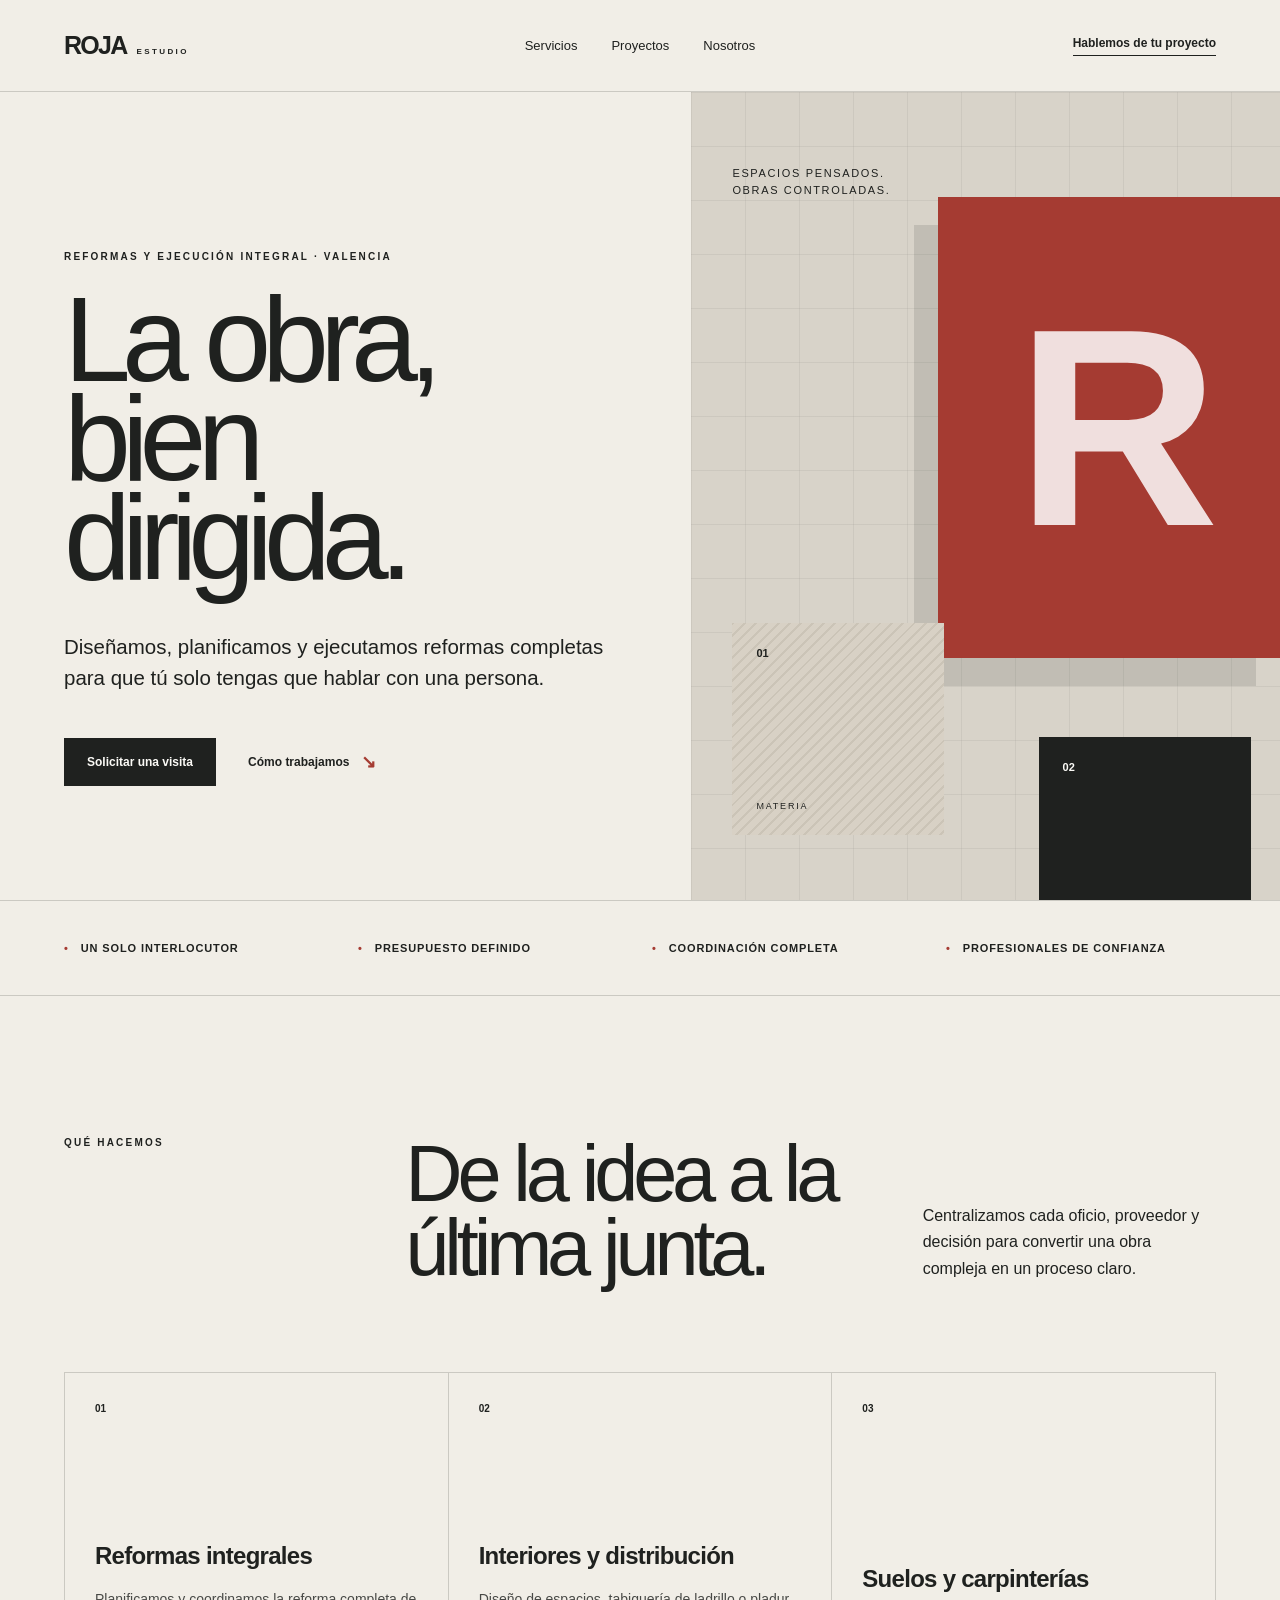
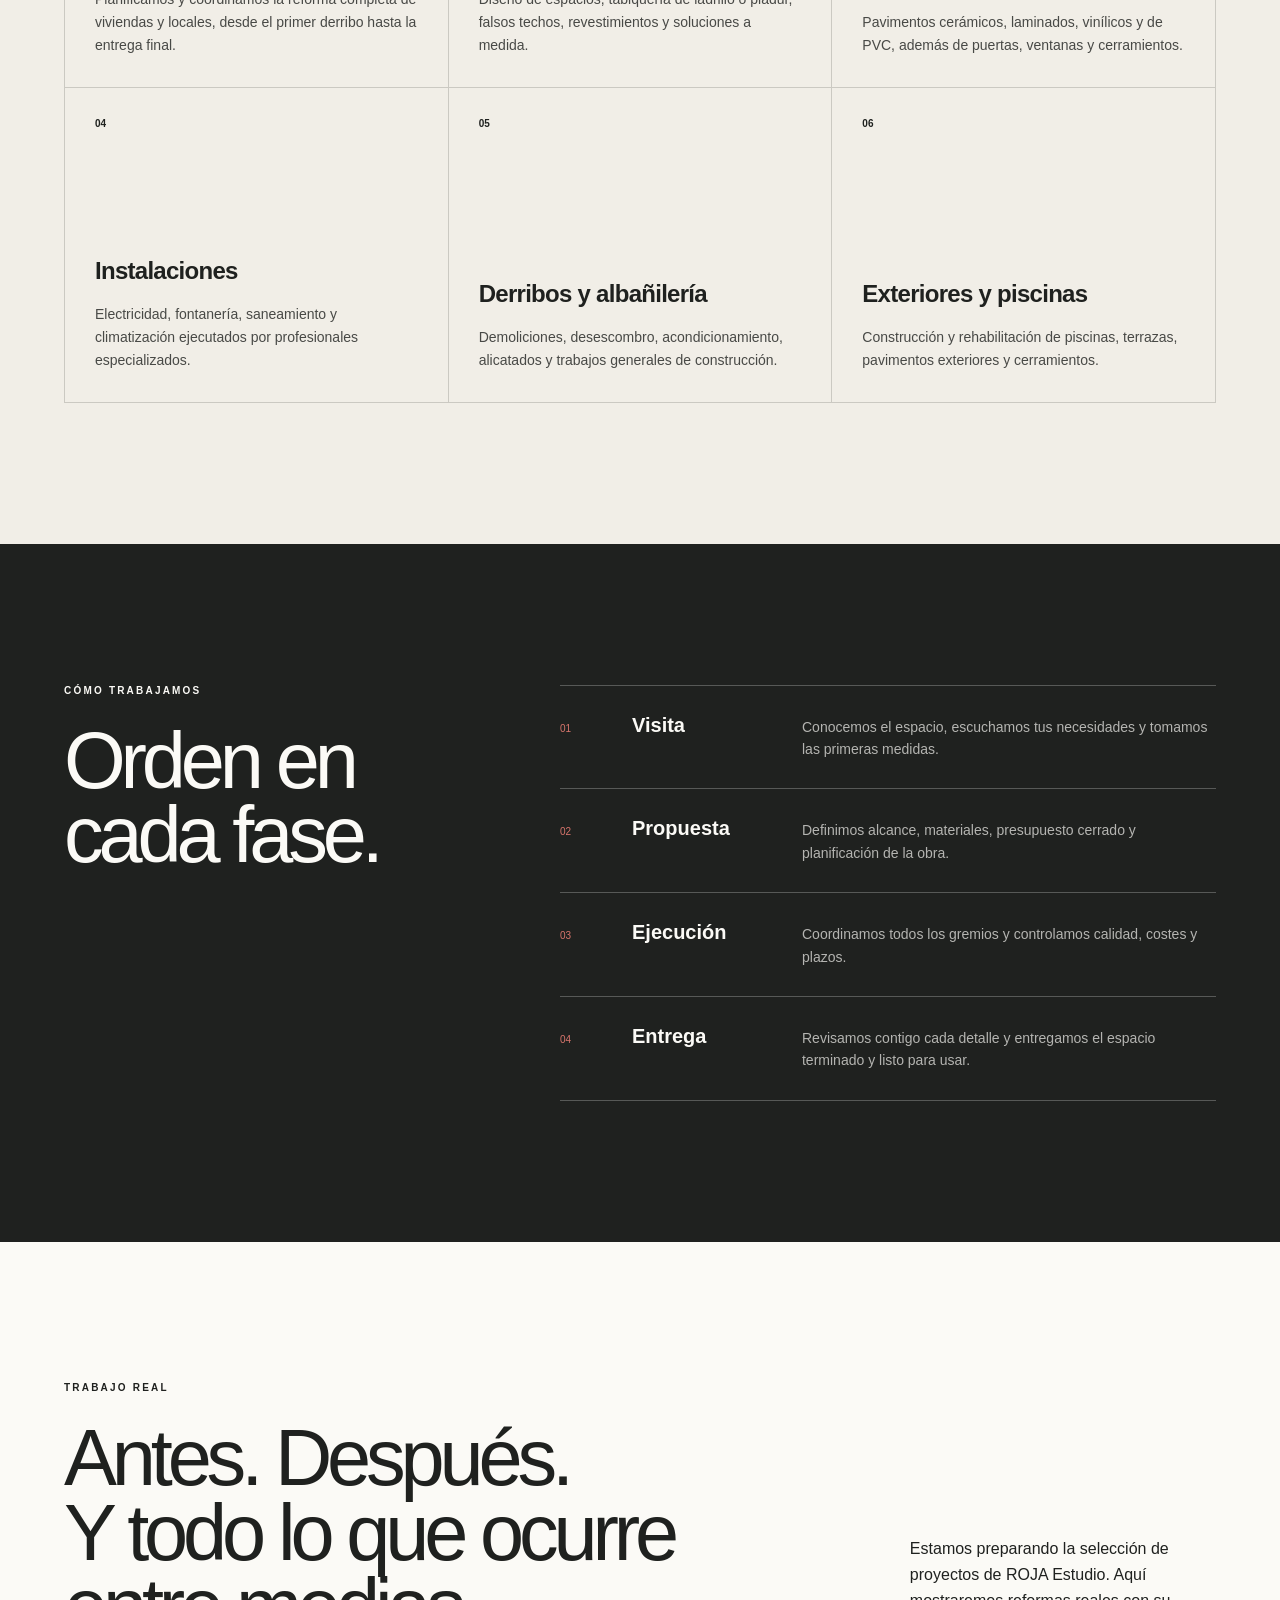
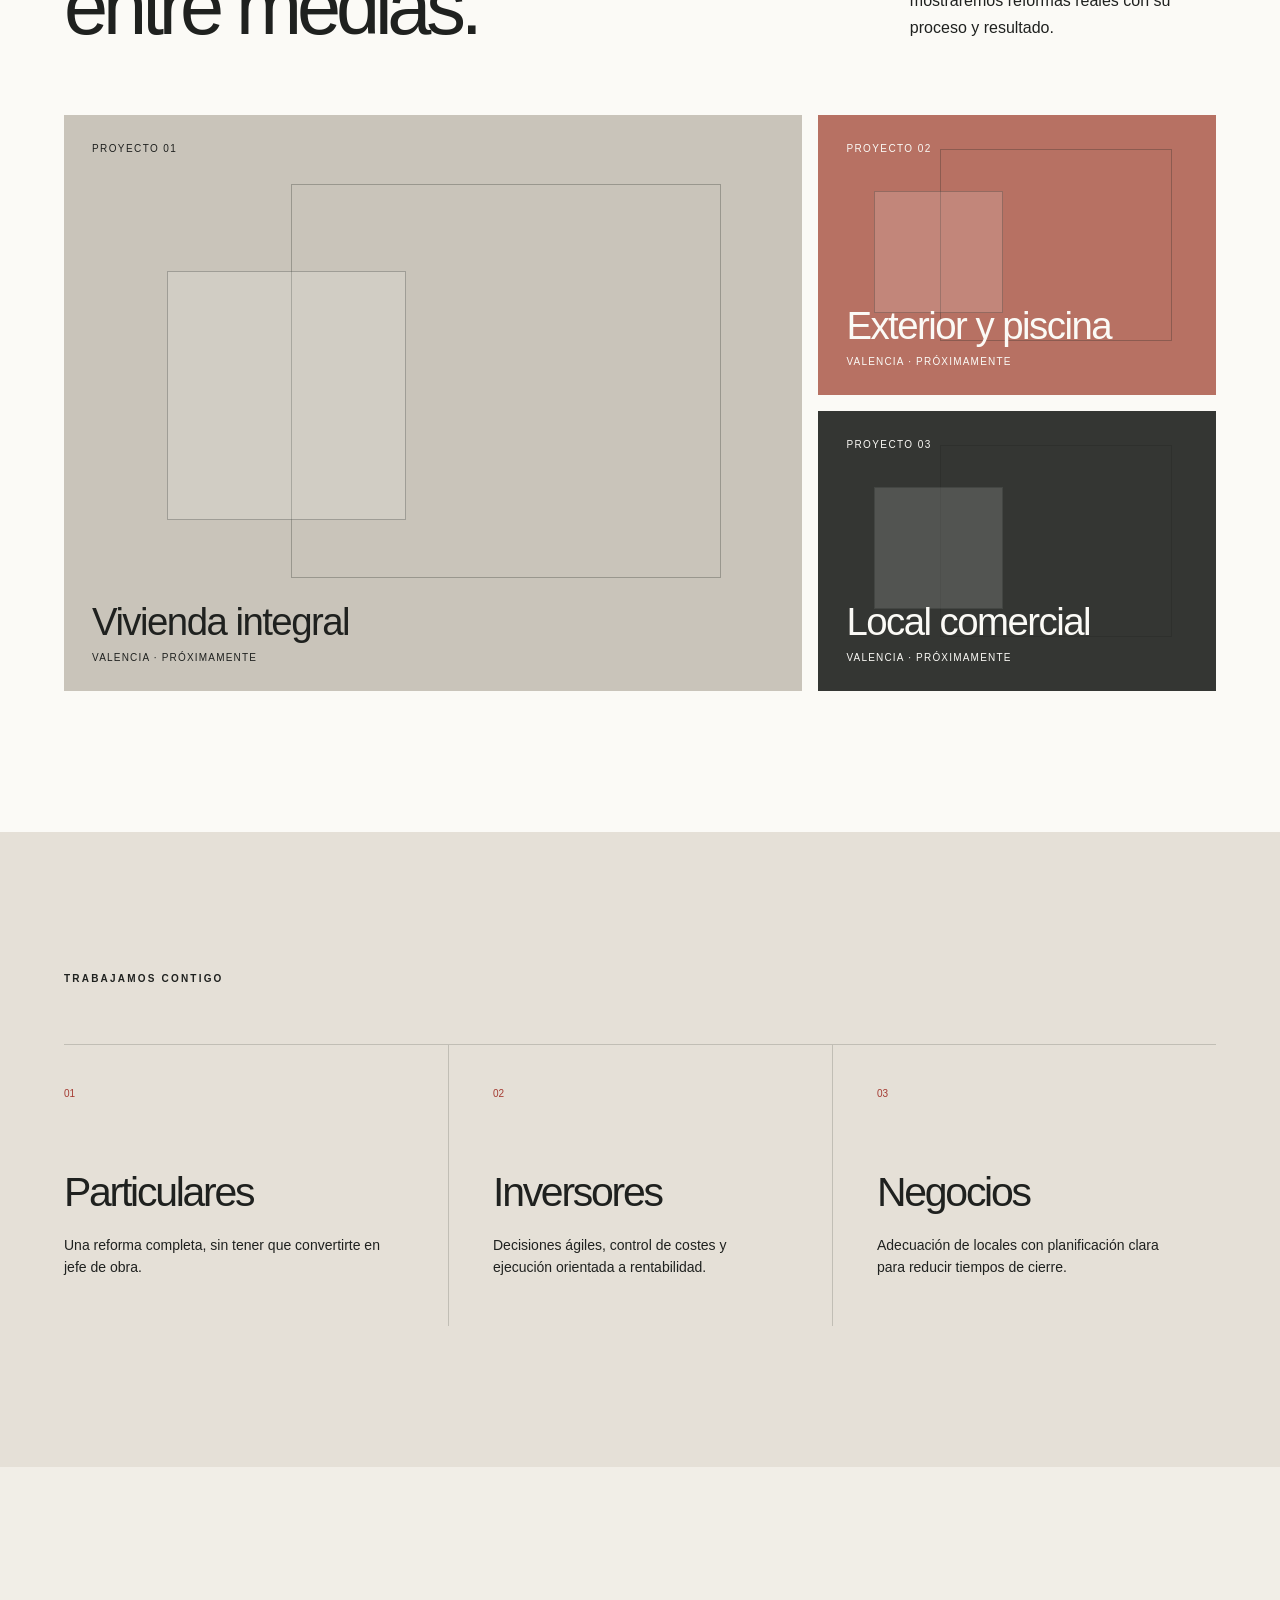
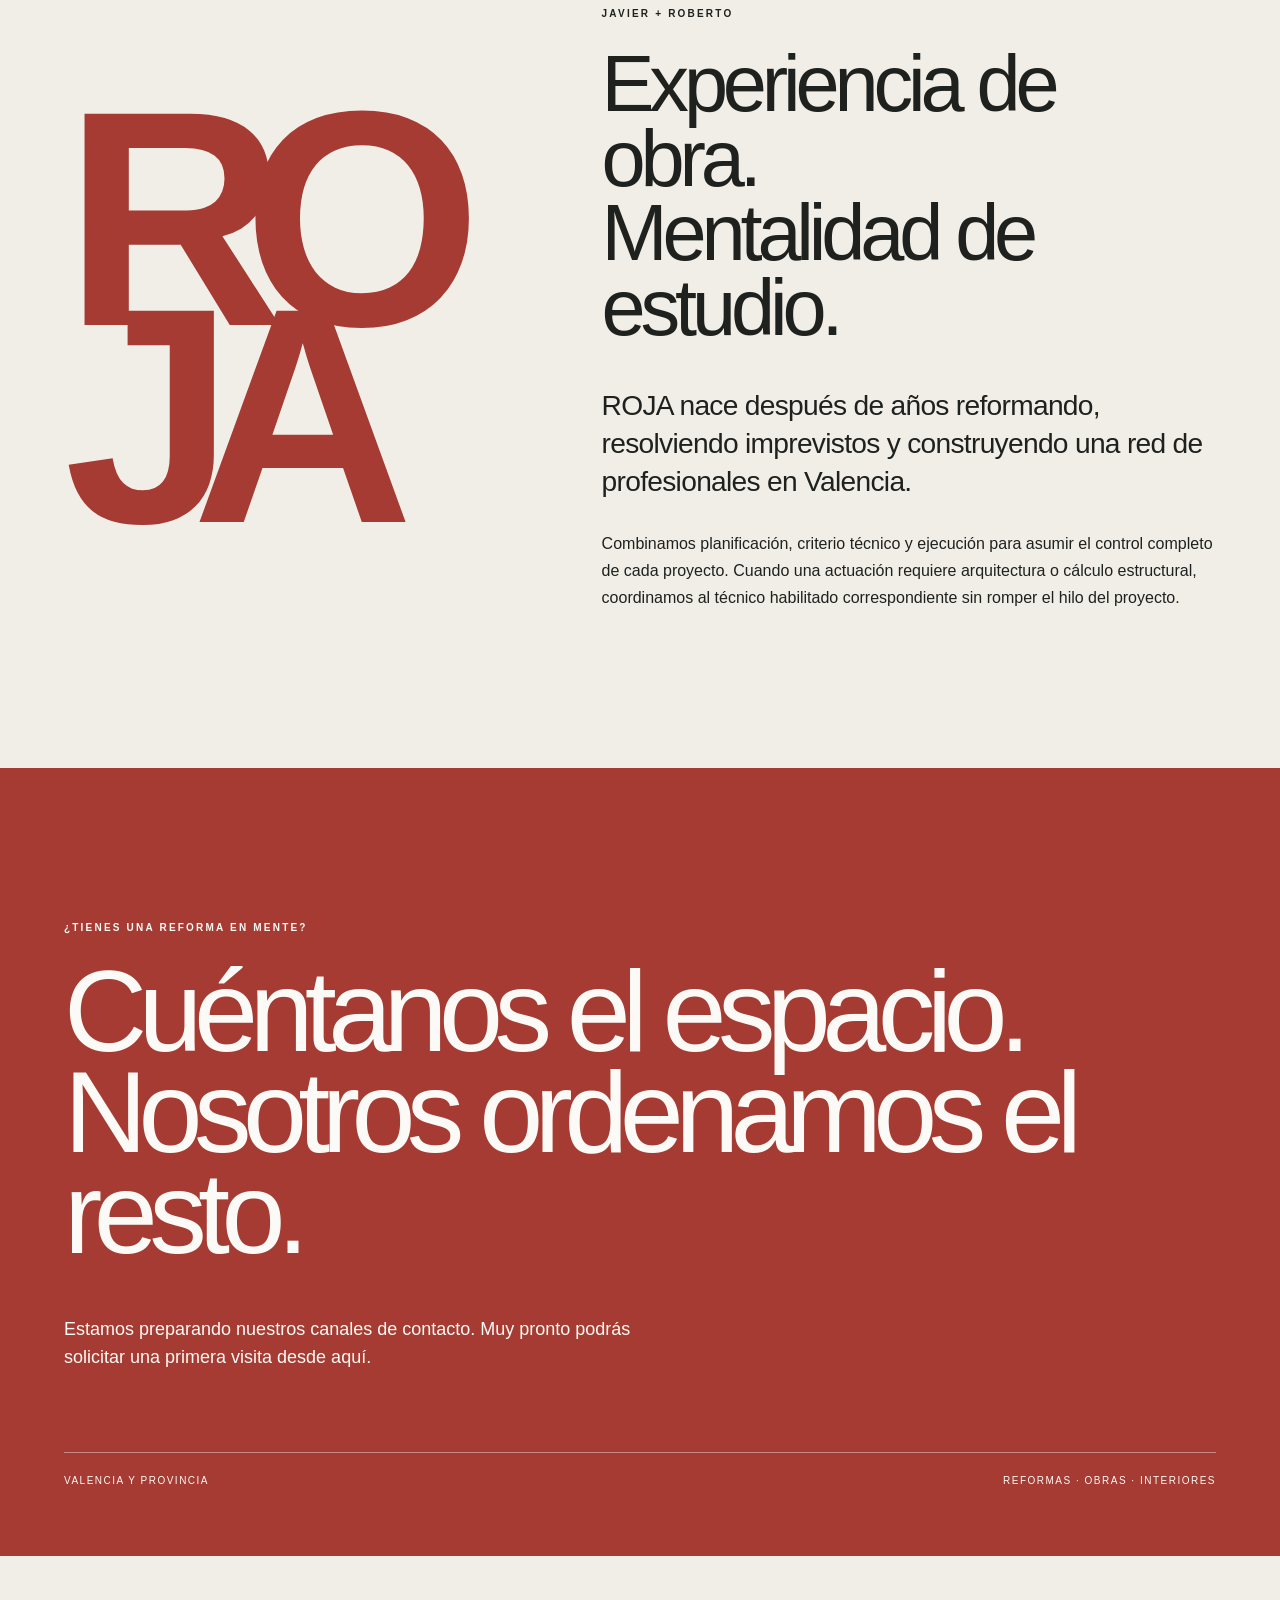
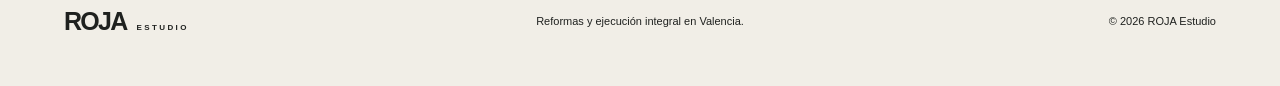
==== index.html @ a766a09d "Add files via upload" ====
<!doctype html>
<html lang="es">
<head>
  <meta charset="utf-8">
  <meta name="viewport" content="width=device-width, initial-scale=1">
  <title>ROJA Estudio | Reformas integrales en Valencia</title>
  <meta name="description" content="Diseño, planificación y ejecución integral de reformas de viviendas, locales, exteriores y piscinas en Valencia.">
  <meta name="robots" content="noindex, nofollow">
  <meta name="theme-color" content="#a53b32">
  <link rel="stylesheet" href="styles.css">
</head>
<body>
  <main>
    <header class="site-header">
      <a class="brand" href="#inicio" aria-label="ROJA Estudio, inicio"><span>ROJA</span><small>ESTUDIO</small></a>
      <nav aria-label="Navegación principal"><a href="#servicios">Servicios</a><a href="#proyectos">Proyectos</a><a href="#nosotros">Nosotros</a></nav>
      <a class="header-cta" href="#contacto">Hablemos de tu proyecto</a>
    </header>

    <section class="hero" id="inicio">
      <div class="hero-copy">
        <p class="eyebrow">Reformas y ejecución integral · Valencia</p>
        <h1>La obra,<br>bien dirigida.</h1>
        <p class="hero-intro">Diseñamos, planificamos y ejecutamos reformas completas para que tú solo tengas que hablar con una persona.</p>
        <div class="hero-actions"><a class="button button-dark" href="#contacto">Solicitar una visita</a><a class="text-link" href="#como-trabajamos">Cómo trabajamos <span>↘</span></a></div>
      </div>
      <div class="hero-visual" aria-label="Composición arquitectónica de ROJA Estudio">
        <div class="plan-grid"></div><div class="red-volume"><span>R</span></div>
        <div class="material-card material-stone"><span>01</span><small>Materia</small></div><div class="material-card material-line"><span>02</span><small>Precisión</small></div>
        <p class="visual-note">Espacios pensados.<br>Obras controladas.</p>
      </div>
    </section>

    <section class="promise" aria-label="Propuesta de valor"><p>Un solo interlocutor</p><p>Presupuesto definido</p><p>Coordinación completa</p><p>Profesionales de confianza</p></section>

    <section class="section services" id="servicios">
      <div class="section-heading"><p class="eyebrow">Qué hacemos</p><h2>De la idea a la<br>última junta.</h2><p>Centralizamos cada oficio, proveedor y decisión para convertir una obra compleja en un proceso claro.</p></div>
      <div class="service-grid">
        <article class="service-card"><span>01</span><h3>Reformas integrales</h3><p>Planificamos y coordinamos la reforma completa de viviendas y locales, desde el primer derribo hasta la entrega final.</p></article>
        <article class="service-card"><span>02</span><h3>Interiores y distribución</h3><p>Diseño de espacios, tabiquería de ladrillo o pladur, falsos techos, revestimientos y soluciones a medida.</p></article>
        <article class="service-card"><span>03</span><h3>Suelos y carpinterías</h3><p>Pavimentos cerámicos, laminados, vinílicos y de PVC, además de puertas, ventanas y cerramientos.</p></article>
        <article class="service-card"><span>04</span><h3>Instalaciones</h3><p>Electricidad, fontanería, saneamiento y climatización ejecutados por profesionales especializados.</p></article>
        <article class="service-card"><span>05</span><h3>Derribos y albañilería</h3><p>Demoliciones, desescombro, acondicionamiento, alicatados y trabajos generales de construcción.</p></article>
        <article class="service-card"><span>06</span><h3>Exteriores y piscinas</h3><p>Construcción y rehabilitación de piscinas, terrazas, pavimentos exteriores y cerramientos.</p></article>
      </div>
    </section>

    <section class="section process" id="como-trabajamos">
      <div class="process-title"><p class="eyebrow">Cómo trabajamos</p><h2>Orden en cada fase.</h2></div>
      <div class="process-list">
        <article><span>01</span><h3>Visita</h3><p>Conocemos el espacio, escuchamos tus necesidades y tomamos las primeras medidas.</p></article>
        <article><span>02</span><h3>Propuesta</h3><p>Definimos alcance, materiales, presupuesto cerrado y planificación de la obra.</p></article>
        <article><span>03</span><h3>Ejecución</h3><p>Coordinamos todos los gremios y controlamos calidad, costes y plazos.</p></article>
        <article><span>04</span><h3>Entrega</h3><p>Revisamos contigo cada detalle y entregamos el espacio terminado y listo para usar.</p></article>
      </div>
    </section>

    <section class="section projects" id="proyectos">
      <div class="projects-heading"><div><p class="eyebrow">Trabajo real</p><h2>Antes. Después.<br>Y todo lo que ocurre entre medias.</h2></div><p>Estamos preparando la selección de proyectos de ROJA Estudio. Aquí mostraremos reformas reales con su proceso y resultado.</p></div>
      <div class="project-grid">
        <article class="project project-large"><div class="project-placeholder"><span>Proyecto 01</span><strong>Vivienda integral</strong><small>Valencia · Próximamente</small></div></article>
        <article class="project"><div class="project-placeholder warm"><span>Proyecto 02</span><strong>Exterior y piscina</strong><small>Valencia · Próximamente</small></div></article>
        <article class="project"><div class="project-placeholder dark"><span>Proyecto 03</span><strong>Local comercial</strong><small>Valencia · Próximamente</small></div></article>
      </div>
    </section>

    <section class="section audiences">
      <p class="eyebrow">Trabajamos contigo</p>
      <div class="audience-list"><article><span>01</span><h3>Particulares</h3><p>Una reforma completa, sin tener que convertirte en jefe de obra.</p></article><article><span>02</span><h3>Inversores</h3><p>Decisiones ágiles, control de costes y ejecución orientada a rentabilidad.</p></article><article><span>03</span><h3>Negocios</h3><p>Adecuación de locales con planificación clara para reducir tiempos de cierre.</p></article></div>
    </section>

    <section class="section about" id="nosotros">
      <div class="about-mark">RO<br>JA</div>
      <div class="about-copy"><p class="eyebrow">Javier + Roberto</p><h2>Experiencia de obra.<br>Mentalidad de estudio.</h2><p class="about-lead">ROJA nace después de años reformando, resolviendo imprevistos y construyendo una red de profesionales en Valencia.</p><p>Combinamos planificación, criterio técnico y ejecución para asumir el control completo de cada proyecto. Cuando una actuación requiere arquitectura o cálculo estructural, coordinamos al técnico habilitado correspondiente sin romper el hilo del proyecto.</p></div>
    </section>

    <section class="contact" id="contacto"><p class="eyebrow">¿Tienes una reforma en mente?</p><h2>Cuéntanos el espacio.<br>Nosotros ordenamos el resto.</h2><p>Estamos preparando nuestros canales de contacto. Muy pronto podrás solicitar una primera visita desde aquí.</p><div class="contact-meta"><span>Valencia y provincia</span><span>Reformas · Obras · Interiores</span></div></section>

    <footer><a class="brand footer-brand" href="#inicio"><span>ROJA</span><small>ESTUDIO</small></a><p>Reformas y ejecución integral en Valencia.</p><p>© 2026 ROJA Estudio</p></footer>
  </main>
</body>
</html>
---- styles.css ----
:root{--red:#a53b32;--ink:#1f211f;--paper:#f1eee7;--paper-2:#e5e0d7;--line:rgba(31,33,31,.18);--white:#fbfaf6}
*{box-sizing:border-box}html{scroll-behavior:smooth}body{margin:0;background:var(--paper);color:var(--ink);font-family:Arial,Helvetica,sans-serif;-webkit-font-smoothing:antialiased}a{color:inherit;text-decoration:none}p,h1,h2,h3{margin-top:0}

.site-header{height:92px;padding:0 clamp(24px,5vw,78px);display:grid;grid-template-columns:1fr auto 1fr;align-items:center;border-bottom:1px solid var(--line);position:relative;z-index:5}.brand{display:inline-flex;align-items:baseline;gap:10px;width:max-content}.brand span{font-size:25px;font-weight:800;letter-spacing:-.07em}.brand small{font-size:8px;letter-spacing:.3em;font-weight:700}nav{display:flex;gap:34px;font-size:13px}nav a,.header-cta{transition:opacity .2s ease}nav a:hover,.header-cta:hover{opacity:.55}.header-cta{justify-self:end;font-size:12px;font-weight:700;border-bottom:1px solid currentColor;padding-bottom:5px}

.hero{min-height:calc(100vh - 92px);display:grid;grid-template-columns:54% 46%}.hero-copy{padding:clamp(70px,9vw,140px) clamp(24px,6vw,100px) 70px clamp(24px,5vw,78px);display:flex;flex-direction:column;justify-content:center}.eyebrow{font-size:10px;text-transform:uppercase;letter-spacing:.22em;font-weight:700;margin-bottom:28px}.hero h1{font-size:clamp(70px,9.4vw,158px);line-height:.82;letter-spacing:-.075em;font-weight:500;margin-bottom:46px}.hero-intro{font-size:clamp(18px,1.6vw,25px);line-height:1.5;max-width:610px;margin-bottom:44px}.hero-actions{display:flex;align-items:center;gap:32px}.button{display:inline-flex;padding:17px 23px;font-size:12px;font-weight:700;transition:transform .2s ease}.button:hover{transform:translateY(-2px)}.button-dark{background:var(--ink);color:var(--white)}.text-link{font-size:12px;font-weight:700;display:flex;gap:12px;align-items:center}.text-link span{font-size:18px;color:var(--red)}

.hero-visual{position:relative;overflow:hidden;background:#d8d3c9;min-height:620px}.plan-grid{position:absolute;inset:0;opacity:.32;background-image:linear-gradient(var(--line) 1px,transparent 1px),linear-gradient(90deg,var(--line) 1px,transparent 1px);background-size:54px 54px}.red-volume{position:absolute;width:58%;height:57%;right:0;top:13%;background:var(--red);display:grid;place-items:center;box-shadow:-24px 28px 0 rgba(31,33,31,.12)}.red-volume span{color:rgba(255,255,255,.84);font-size:clamp(180px,22vw,390px);line-height:1;font-weight:800;letter-spacing:-.13em;transform:translateX(-6%)}.material-card{position:absolute;width:36%;aspect-ratio:1;padding:24px;display:flex;flex-direction:column;justify-content:space-between}.material-card span{font-size:11px;font-weight:700}.material-card small{font-size:9px;text-transform:uppercase;letter-spacing:.2em}.material-stone{left:7%;bottom:8%;background:repeating-linear-gradient(135deg,#cbc4b7 0 2px,#d8d1c5 2px 8px)}.material-line{right:5%;bottom:-6%;background:var(--ink);color:var(--white)}.visual-note{position:absolute;top:9%;left:7%;font-size:11px;text-transform:uppercase;letter-spacing:.15em;line-height:1.6}

.promise{min-height:96px;padding:0 clamp(24px,5vw,78px);border-top:1px solid var(--line);border-bottom:1px solid var(--line);display:grid;grid-template-columns:repeat(4,1fr);align-items:center;gap:24px}.promise p{margin:0;font-size:11px;font-weight:700;text-transform:uppercase;letter-spacing:.08em}.promise p:before{content:"•";color:var(--red);margin-right:12px}

.section{padding:clamp(90px,11vw,180px) clamp(24px,5vw,78px)}.section-heading{display:grid;grid-template-columns:1fr 1.6fr 1fr;gap:48px;align-items:end;margin-bottom:86px}.section-heading .eyebrow{align-self:start}.section h2{font-size:clamp(48px,6.2vw,104px);line-height:.94;letter-spacing:-.065em;font-weight:500;margin-bottom:0}.section-heading>p:last-child,.projects-heading>p{font-size:16px;line-height:1.65;margin-bottom:4px;max-width:440px}.service-grid{display:grid;grid-template-columns:repeat(3,1fr);border-top:1px solid var(--line);border-left:1px solid var(--line)}.service-card{min-height:315px;padding:30px;border-right:1px solid var(--line);border-bottom:1px solid var(--line);display:flex;flex-direction:column;transition:background .25s,color .25s}.service-card:hover{background:var(--red);color:var(--white)}.service-card>span{font-size:10px;font-weight:700;margin-bottom:auto}.service-card h3{font-size:24px;letter-spacing:-.03em;margin-bottom:18px}.service-card p{font-size:14px;line-height:1.65;margin-bottom:0;max-width:340px;opacity:.8}

.process{background:var(--ink);color:var(--white);display:grid;grid-template-columns:.75fr 1.25fr;gap:8vw}.process-title h2{max-width:620px}.process-list{border-top:1px solid rgba(255,255,255,.25)}.process-list article{display:grid;grid-template-columns:52px 150px 1fr;gap:20px;padding:28px 0;border-bottom:1px solid rgba(255,255,255,.25);align-items:baseline}.process-list span{color:#d7756c;font-size:10px}.process-list h3{font-size:20px;margin:0}.process-list p{font-size:14px;line-height:1.6;opacity:.68;margin:0}

.projects{background:var(--white)}.projects-heading{display:grid;grid-template-columns:1.7fr .7fr;gap:8vw;align-items:end;margin-bottom:70px}.projects-heading h2{max-width:1050px}.project-grid{display:grid;grid-template-columns:1.3fr .7fr;grid-template-rows:repeat(2,280px);gap:16px}.project-large{grid-row:1/3}.project-placeholder{height:100%;padding:28px;background:#c9c4ba;position:relative;overflow:hidden;display:flex;flex-direction:column;justify-content:flex-end}.project-placeholder:before,.project-placeholder:after{content:"";position:absolute;border:1px solid rgba(31,33,31,.28)}.project-placeholder:before{width:58%;height:68%;top:12%;right:11%}.project-placeholder:after{width:32%;height:43%;top:27%;left:14%;background:rgba(255,255,255,.15)}.project-placeholder.warm{background:#b77163;color:var(--white)}.project-placeholder.dark{background:#343633;color:var(--white)}.project-placeholder span,.project-placeholder strong,.project-placeholder small{position:relative;z-index:1}.project-placeholder span{position:absolute;left:28px;top:28px;font-size:10px;text-transform:uppercase;letter-spacing:.14em}.project-placeholder strong{font-size:clamp(24px,3vw,46px);letter-spacing:-.04em;margin-bottom:8px;font-weight:500}.project-placeholder small{font-size:10px;text-transform:uppercase;letter-spacing:.12em}

.audiences{background:var(--paper-2)}.audience-list{display:grid;grid-template-columns:repeat(3,1fr);margin-top:60px}.audience-list article{padding:38px 44px 48px 0;border-top:1px solid var(--line)}.audience-list article+article{border-left:1px solid var(--line);padding-left:44px}.audience-list span{font-size:10px;color:var(--red)}.audience-list h3{font-size:clamp(30px,3.2vw,52px);letter-spacing:-.055em;margin:68px 0 18px;font-weight:500}.audience-list p{max-width:330px;font-size:14px;line-height:1.6;margin:0}

.about{display:grid;grid-template-columns:.8fr 1.2fr;gap:10vw;align-items:center}.about-mark{font-size:clamp(170px,24vw,430px);line-height:.64;letter-spacing:-.14em;font-weight:800;color:var(--red)}.about-copy h2{margin-bottom:42px}.about-copy>p:not(.eyebrow){max-width:690px;font-size:16px;line-height:1.7}.about-copy .about-lead{font-size:clamp(22px,2.2vw,34px)!important;line-height:1.35!important;letter-spacing:-.025em}

.contact{padding:clamp(90px,12vw,190px) clamp(24px,5vw,78px) 70px;background:var(--red);color:var(--white)}.contact h2{font-size:clamp(58px,9vw,150px);line-height:.88;letter-spacing:-.075em;font-weight:500;max-width:1300px;margin-bottom:50px}.contact>p:not(.eyebrow){max-width:580px;font-size:18px;line-height:1.6}.contact-meta{border-top:1px solid rgba(255,255,255,.4);margin-top:80px;padding-top:22px;display:flex;justify-content:space-between;font-size:10px;text-transform:uppercase;letter-spacing:.15em}

footer{min-height:130px;padding:0 clamp(24px,5vw,78px);display:grid;grid-template-columns:1fr auto 1fr;align-items:center;font-size:11px}.footer-brand{justify-self:start}footer p{margin:0}footer p:last-child{justify-self:end}

@media(max-width:980px){.site-header{grid-template-columns:1fr auto}nav{display:none}.hero{grid-template-columns:1fr}.hero-copy{min-height:720px}.hero-visual{min-height:680px}.promise{grid-template-columns:repeat(2,1fr);padding-top:24px;padding-bottom:24px;gap:22px}.section-heading{grid-template-columns:1fr}.section-heading .eyebrow{margin-bottom:0}.service-grid{grid-template-columns:repeat(2,1fr)}.process,.about{grid-template-columns:1fr}.about-mark{font-size:230px}.projects-heading{grid-template-columns:1fr}}
@media(max-width:640px){.site-header{height:74px;padding:0 20px}.header-cta{font-size:10px}.hero{min-height:auto}.hero-copy{min-height:650px;padding:72px 22px 60px}.hero h1{font-size:clamp(65px,22vw,98px);margin-bottom:36px}.hero-intro{font-size:18px}.hero-actions{align-items:flex-start;flex-direction:column}.hero-visual{min-height:540px}.red-volume{width:64%;height:54%}.material-card{width:43%}.promise{grid-template-columns:1fr}.section{padding:92px 22px}.section-heading{margin-bottom:52px;gap:26px}.section h2{font-size:54px}.service-grid{grid-template-columns:1fr}.service-card{min-height:275px}.process{gap:58px}.process-list article{grid-template-columns:36px 1fr}.process-list p{grid-column:2}.project-grid{grid-template-columns:1fr;grid-template-rows:420px 260px 260px}.project-large{grid-row:auto}.audience-list{grid-template-columns:1fr}.audience-list article+article{border-left:0;padding-left:0}.audience-list h3{margin-top:48px}.about-mark{font-size:190px}.contact{padding:100px 22px 50px}.contact h2{font-size:59px}.contact-meta{flex-direction:column;gap:12px}footer{grid-template-columns:1fr;gap:18px;padding:35px 22px}footer p:last-child{justify-self:start}}
@media(prefers-reduced-motion:reduce){html{scroll-behavior:auto}*,*:before,*:after{transition:none!important}}
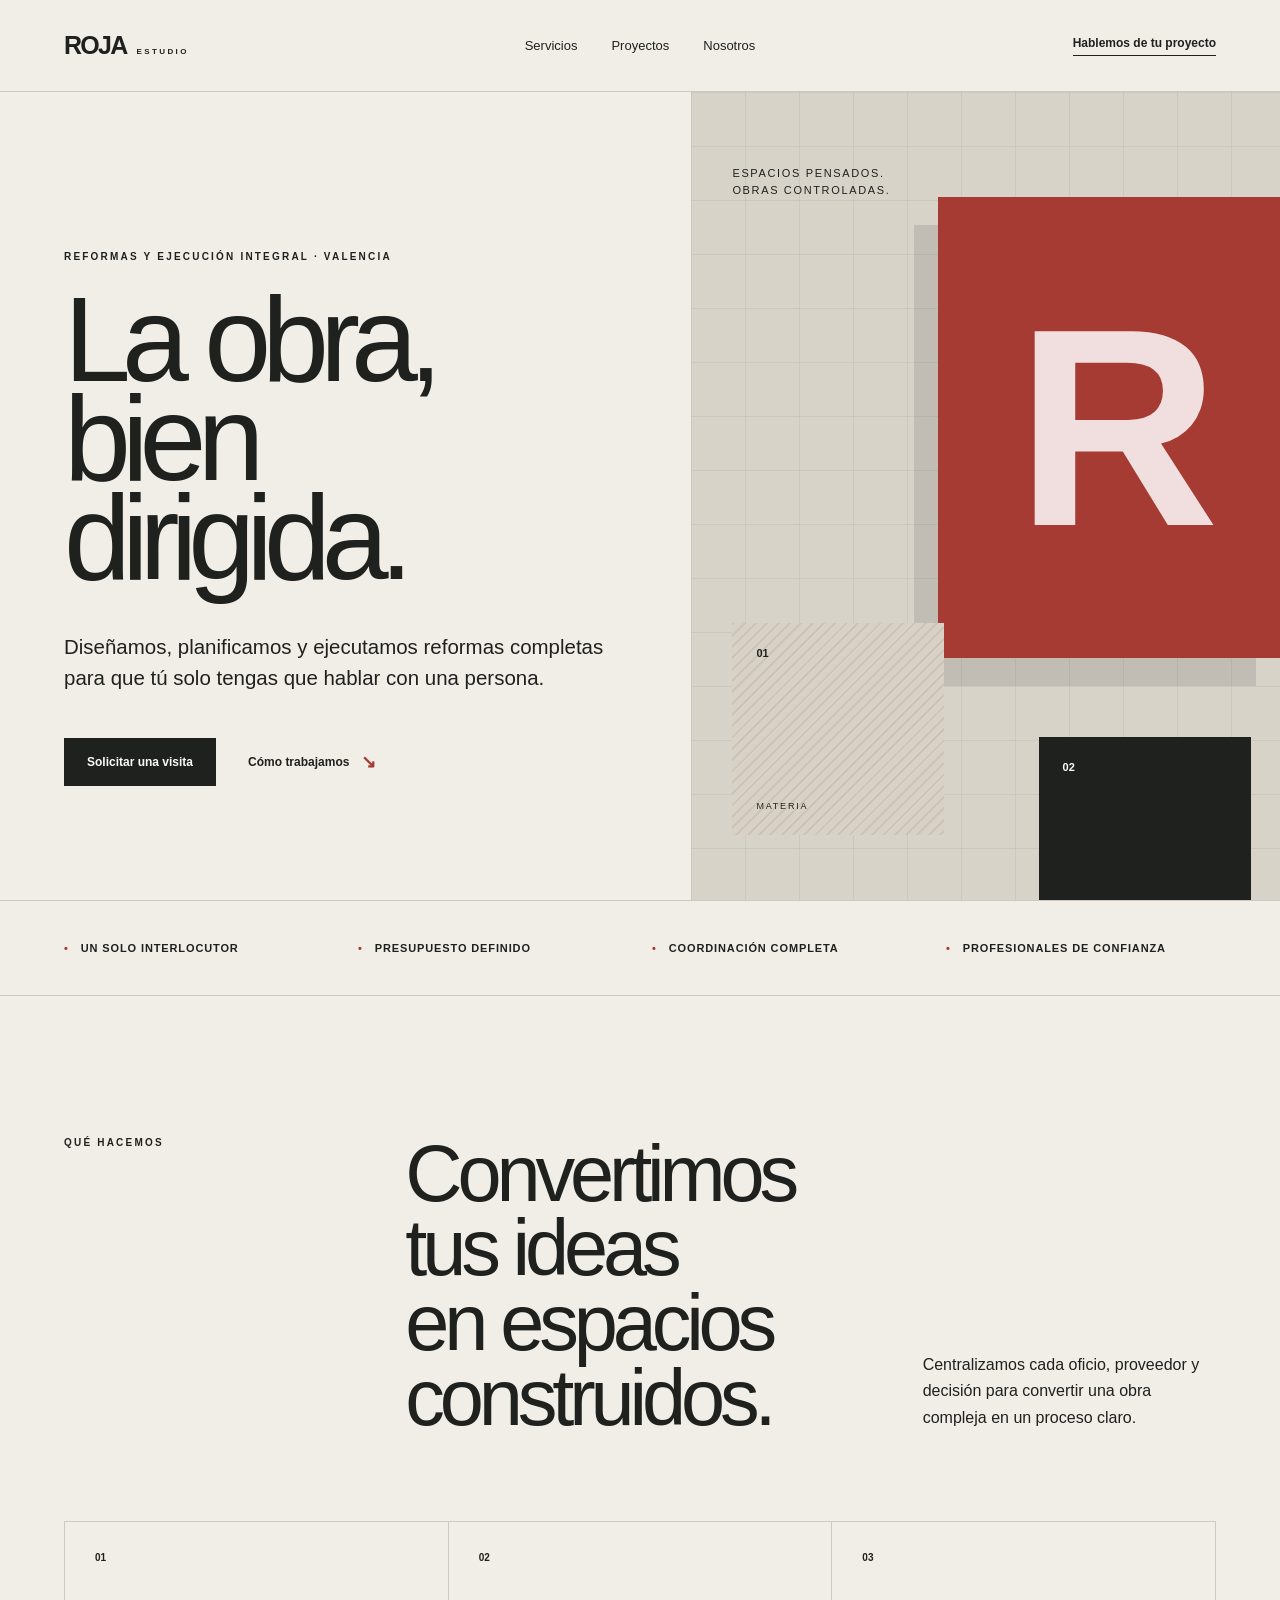
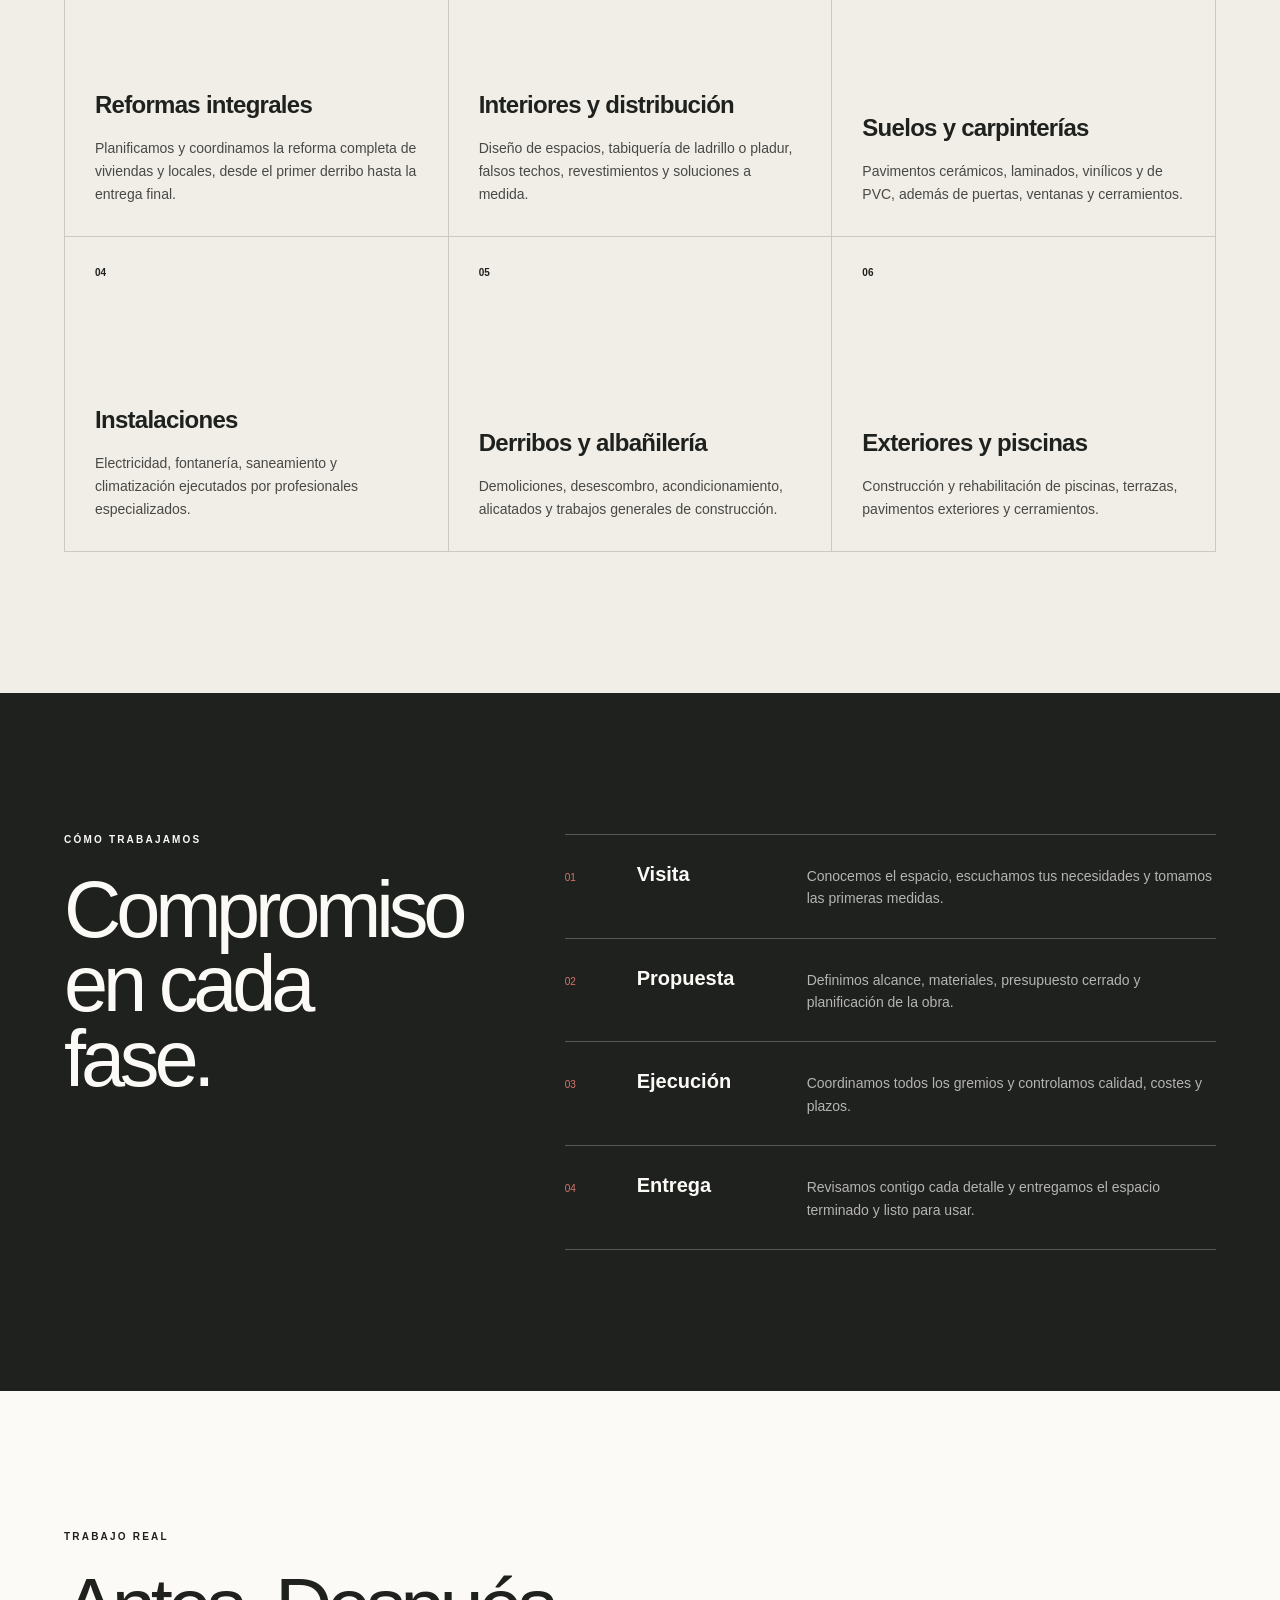
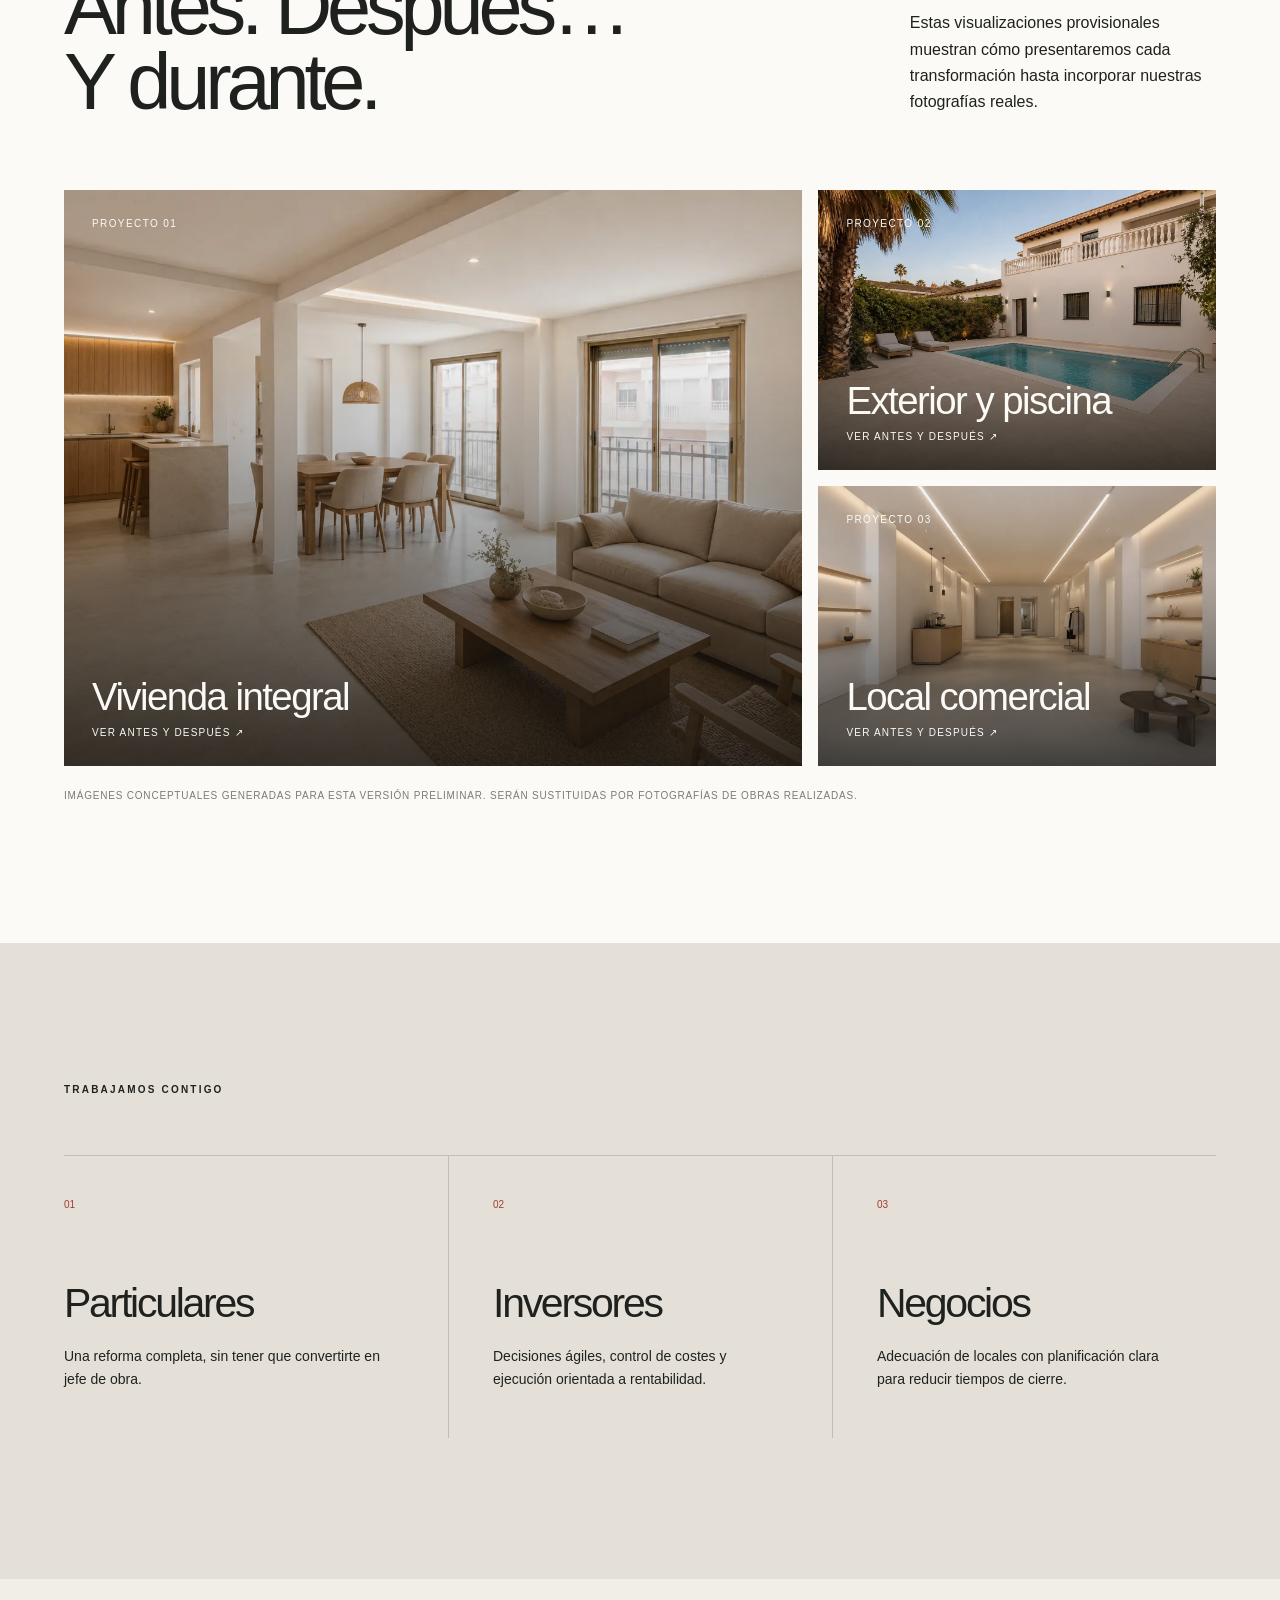
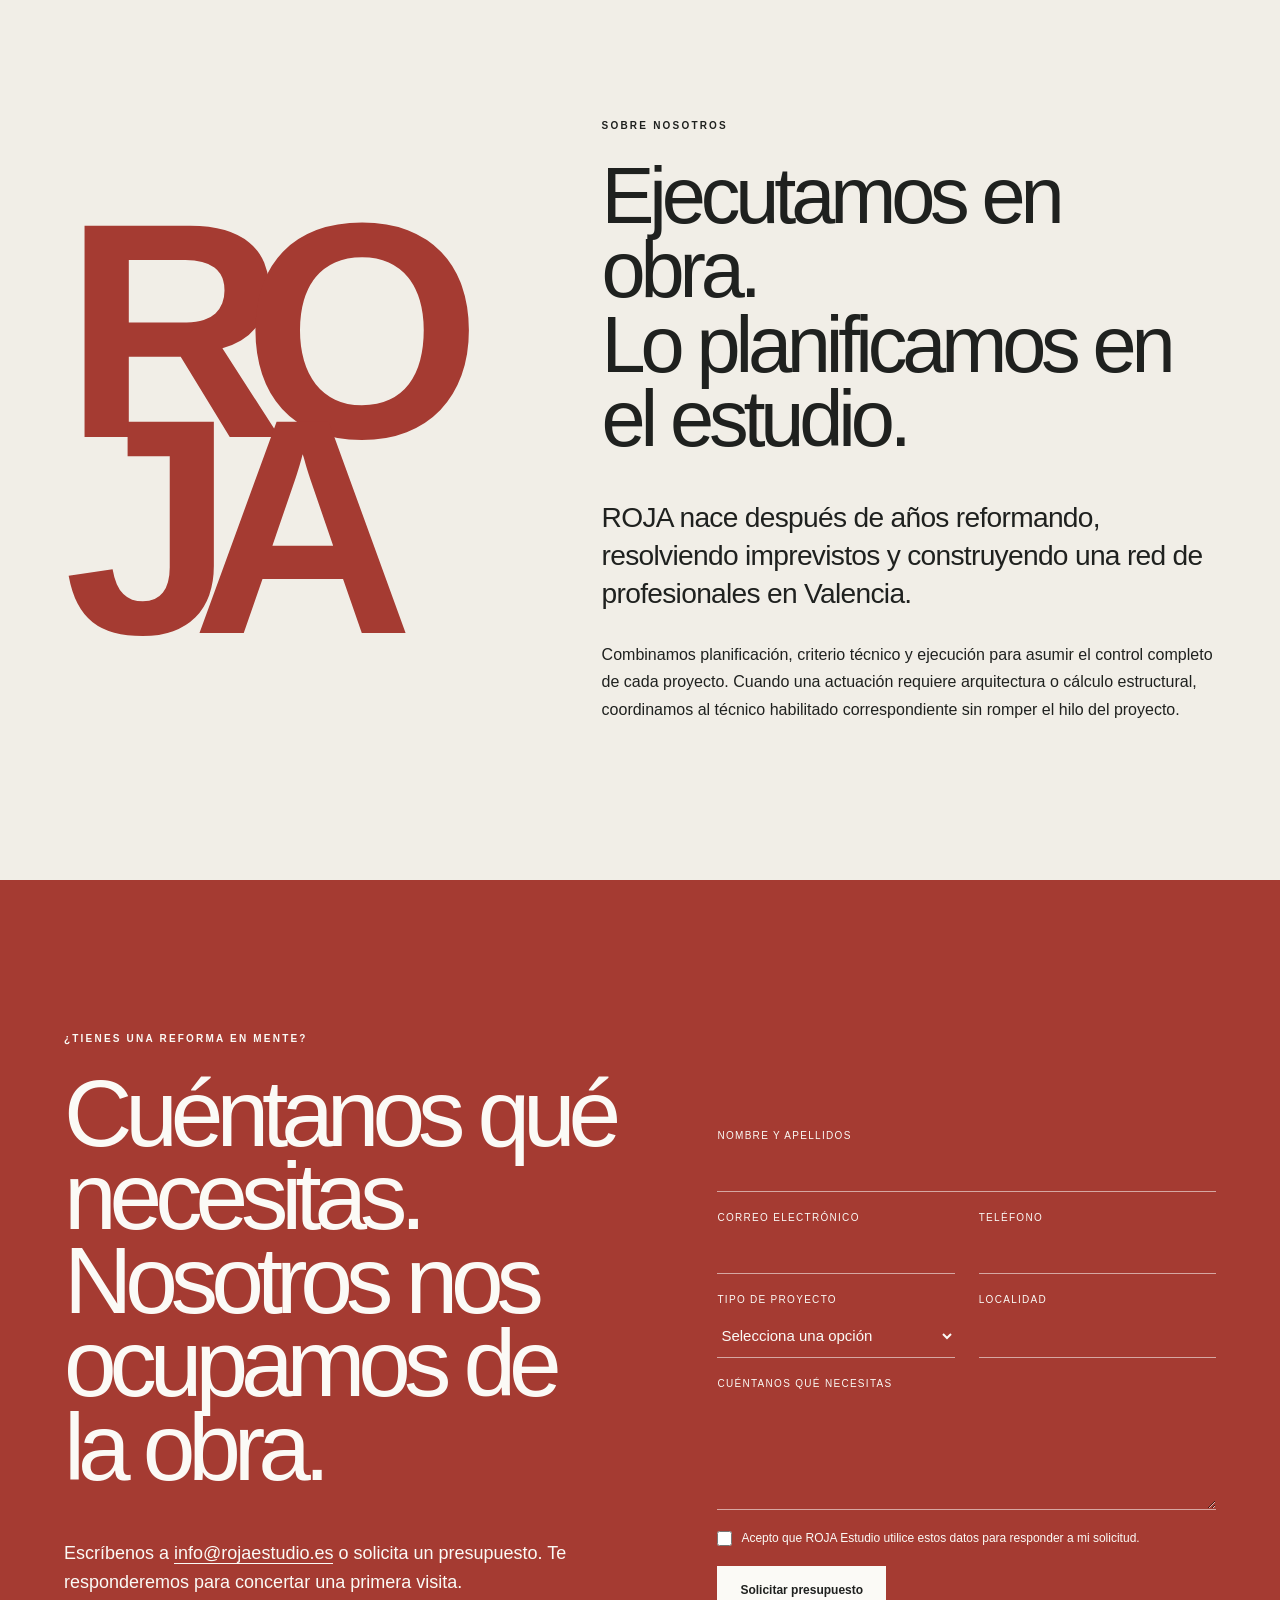
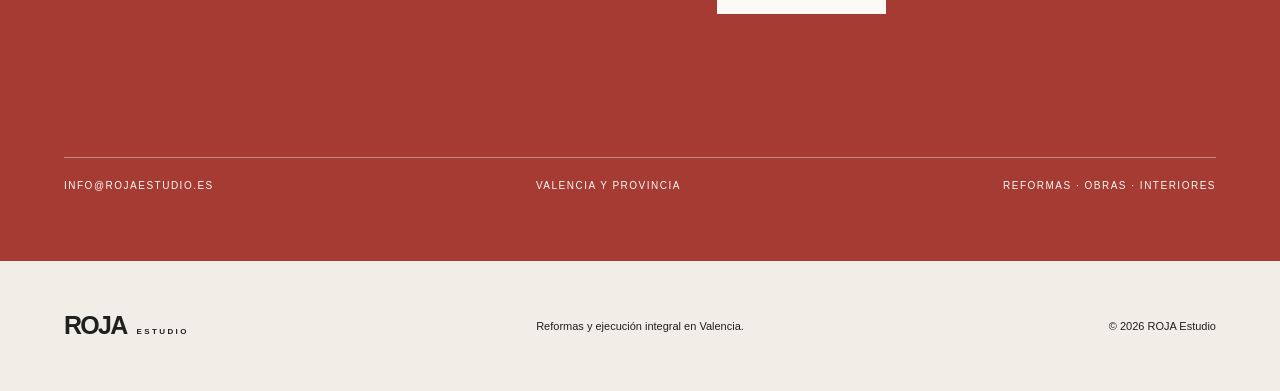
==== commit 2e9d89d2: "Add files via upload" ====
--- a/index.html
+++ b/index.html
@@ -34,7 +34,7 @@
     <section class="promise" aria-label="Propuesta de valor"><p>Un solo interlocutor</p><p>Presupuesto definido</p><p>Coordinación completa</p><p>Profesionales de confianza</p></section>
 
     <section class="section services" id="servicios">
-      <div class="section-heading"><p class="eyebrow">Qué hacemos</p><h2>De la idea a la<br>última junta.</h2><p>Centralizamos cada oficio, proveedor y decisión para convertir una obra compleja en un proceso claro.</p></div>
+      <div class="section-heading"><p class="eyebrow">Qué hacemos</p><h2>Convertimos tus ideas<br>en espacios construidos.</h2><p>Centralizamos cada oficio, proveedor y decisión para convertir una obra compleja en un proceso claro.</p></div>
       <div class="service-grid">
         <article class="service-card"><span>01</span><h3>Reformas integrales</h3><p>Planificamos y coordinamos la reforma completa de viviendas y locales, desde el primer derribo hasta la entrega final.</p></article>
         <article class="service-card"><span>02</span><h3>Interiores y distribución</h3><p>Diseño de espacios, tabiquería de ladrillo o pladur, falsos techos, revestimientos y soluciones a medida.</p></article>
@@ -46,7 +46,7 @@
     </section>
 
     <section class="section process" id="como-trabajamos">
-      <div class="process-title"><p class="eyebrow">Cómo trabajamos</p><h2>Orden en cada fase.</h2></div>
+      <div class="process-title"><p class="eyebrow">Cómo trabajamos</p><h2>Compromiso en cada fase.</h2></div>
       <div class="process-list">
         <article><span>01</span><h3>Visita</h3><p>Conocemos el espacio, escuchamos tus necesidades y tomamos las primeras medidas.</p></article>
         <article><span>02</span><h3>Propuesta</h3><p>Definimos alcance, materiales, presupuesto cerrado y planificación de la obra.</p></article>
@@ -56,12 +56,13 @@
     </section>
 
     <section class="section projects" id="proyectos">
-      <div class="projects-heading"><div><p class="eyebrow">Trabajo real</p><h2>Antes. Después.<br>Y todo lo que ocurre entre medias.</h2></div><p>Estamos preparando la selección de proyectos de ROJA Estudio. Aquí mostraremos reformas reales con su proceso y resultado.</p></div>
+      <div class="projects-heading"><div><p class="eyebrow">Trabajo real</p><h2>Antes. Después…<br>Y durante.</h2></div><p>Estas visualizaciones provisionales muestran cómo presentaremos cada transformación hasta incorporar nuestras fotografías reales.</p></div>
       <div class="project-grid">
-        <article class="project project-large"><div class="project-placeholder"><span>Proyecto 01</span><strong>Vivienda integral</strong><small>Valencia · Próximamente</small></div></article>
-        <article class="project"><div class="project-placeholder warm"><span>Proyecto 02</span><strong>Exterior y piscina</strong><small>Valencia · Próximamente</small></div></article>
-        <article class="project"><div class="project-placeholder dark"><span>Proyecto 03</span><strong>Local comercial</strong><small>Valencia · Próximamente</small></div></article>
+        <a class="project project-large" href="proyectos/vivienda-integral/"><div class="project-photo"><img src="images/vivienda-despues.webp" alt="Visualización de una vivienda reformada"><span>Proyecto 01</span><strong>Vivienda integral</strong><small>Ver antes y después ↗</small></div></a>
+        <a class="project" href="proyectos/exterior-piscina/"><div class="project-photo"><img src="images/piscina-despues.webp" alt="Visualización de un exterior y piscina reformados"><span>Proyecto 02</span><strong>Exterior y piscina</strong><small>Ver antes y después ↗</small></div></a>
+        <a class="project" href="proyectos/local-comercial/"><div class="project-photo"><img src="images/local-despues.webp" alt="Visualización de un local comercial reformado"><span>Proyecto 03</span><strong>Local comercial</strong><small>Ver antes y después ↗</small></div></a>
       </div>
+      <p class="concept-note">Imágenes conceptuales generadas para esta versión preliminar. Serán sustituidas por fotografías de obras realizadas.</p>
     </section>
 
     <section class="section audiences">
@@ -71,10 +72,23 @@
 
     <section class="section about" id="nosotros">
       <div class="about-mark">RO<br>JA</div>
-      <div class="about-copy"><p class="eyebrow">Javier + Roberto</p><h2>Experiencia de obra.<br>Mentalidad de estudio.</h2><p class="about-lead">ROJA nace después de años reformando, resolviendo imprevistos y construyendo una red de profesionales en Valencia.</p><p>Combinamos planificación, criterio técnico y ejecución para asumir el control completo de cada proyecto. Cuando una actuación requiere arquitectura o cálculo estructural, coordinamos al técnico habilitado correspondiente sin romper el hilo del proyecto.</p></div>
+      <div class="about-copy"><p class="eyebrow">Sobre nosotros</p><h2>Ejecutamos en obra.<br>Lo planificamos en el estudio.</h2><p class="about-lead">ROJA nace después de años reformando, resolviendo imprevistos y construyendo una red de profesionales en Valencia.</p><p>Combinamos planificación, criterio técnico y ejecución para asumir el control completo de cada proyecto. Cuando una actuación requiere arquitectura o cálculo estructural, coordinamos al técnico habilitado correspondiente sin romper el hilo del proyecto.</p></div>
     </section>
 
-    <section class="contact" id="contacto"><p class="eyebrow">¿Tienes una reforma en mente?</p><h2>Cuéntanos el espacio.<br>Nosotros ordenamos el resto.</h2><p>Estamos preparando nuestros canales de contacto. Muy pronto podrás solicitar una primera visita desde aquí.</p><div class="contact-meta"><span>Valencia y provincia</span><span>Reformas · Obras · Interiores</span></div></section>
+    <section class="contact" id="contacto">
+      <div class="contact-intro"><p class="eyebrow">¿Tienes una reforma en mente?</p><h2>Cuéntanos qué necesitas.<br>Nosotros nos ocupamos de la obra.</h2><p>Escríbenos a <a href="mailto:info@rojaestudio.es">info@rojaestudio.es</a> o solicita un presupuesto. Te responderemos para concertar una primera visita.</p></div>
+      <form class="budget-form" action="contacto.php" method="post">
+        <input type="hidden" name="origen" value="Formulario de presupuesto">
+        <label>Nombre y apellidos<input type="text" name="nombre" autocomplete="name" required></label>
+        <div class="form-row"><label>Correo electrónico<input type="email" name="email" autocomplete="email" required></label><label>Teléfono<input type="tel" name="telefono" autocomplete="tel"></label></div>
+        <div class="form-row"><label>Tipo de proyecto<select name="proyecto" required><option value="" selected disabled>Selecciona una opción</option><option>Vivienda integral</option><option>Exterior y piscina</option><option>Local comercial</option><option>Otro</option></select></label><label>Localidad<input type="text" name="localidad" autocomplete="address-level2"></label></div>
+        <label>Cuéntanos qué necesitas<textarea name="mensaje" rows="5" required></textarea></label>
+        <label class="form-consent"><input type="checkbox" name="privacidad" value="aceptada" required><span>Acepto que ROJA Estudio utilice estos datos para responder a mi solicitud.</span></label>
+        <label class="form-trap" aria-hidden="true">No rellenar<input type="text" name="website" tabindex="-1" autocomplete="off"></label>
+        <button class="button form-button" type="submit">Solicitar presupuesto</button>
+      </form>
+      <div class="contact-meta"><a href="mailto:info@rojaestudio.es">info@rojaestudio.es</a><span>Valencia y provincia</span><span>Reformas · Obras · Interiores</span></div>
+    </section>
 
     <footer><a class="brand footer-brand" href="#inicio"><span>ROJA</span><small>ESTUDIO</small></a><p>Reformas y ejecución integral en Valencia.</p><p>© 2026 ROJA Estudio</p></footer>
   </main>
--- a/styles.css
+++ b/styles.css
@@ -13,16 +13,20 @@
 
 .process{background:var(--ink);color:var(--white);display:grid;grid-template-columns:.75fr 1.25fr;gap:8vw}.process-title h2{max-width:620px}.process-list{border-top:1px solid rgba(255,255,255,.25)}.process-list article{display:grid;grid-template-columns:52px 150px 1fr;gap:20px;padding:28px 0;border-bottom:1px solid rgba(255,255,255,.25);align-items:baseline}.process-list span{color:#d7756c;font-size:10px}.process-list h3{font-size:20px;margin:0}.process-list p{font-size:14px;line-height:1.6;opacity:.68;margin:0}
 
-.projects{background:var(--white)}.projects-heading{display:grid;grid-template-columns:1.7fr .7fr;gap:8vw;align-items:end;margin-bottom:70px}.projects-heading h2{max-width:1050px}.project-grid{display:grid;grid-template-columns:1.3fr .7fr;grid-template-rows:repeat(2,280px);gap:16px}.project-large{grid-row:1/3}.project-placeholder{height:100%;padding:28px;background:#c9c4ba;position:relative;overflow:hidden;display:flex;flex-direction:column;justify-content:flex-end}.project-placeholder:before,.project-placeholder:after{content:"";position:absolute;border:1px solid rgba(31,33,31,.28)}.project-placeholder:before{width:58%;height:68%;top:12%;right:11%}.project-placeholder:after{width:32%;height:43%;top:27%;left:14%;background:rgba(255,255,255,.15)}.project-placeholder.warm{background:#b77163;color:var(--white)}.project-placeholder.dark{background:#343633;color:var(--white)}.project-placeholder span,.project-placeholder strong,.project-placeholder small{position:relative;z-index:1}.project-placeholder span{position:absolute;left:28px;top:28px;font-size:10px;text-transform:uppercase;letter-spacing:.14em}.project-placeholder strong{font-size:clamp(24px,3vw,46px);letter-spacing:-.04em;margin-bottom:8px;font-weight:500}.project-placeholder small{font-size:10px;text-transform:uppercase;letter-spacing:.12em}
+.projects{background:var(--white)}.projects-heading{display:grid;grid-template-columns:1.7fr .7fr;gap:8vw;align-items:end;margin-bottom:70px}.projects-heading h2{max-width:1050px}.project-grid{display:grid;grid-template-columns:1.3fr .7fr;grid-template-rows:repeat(2,280px);gap:16px}.project-large{grid-row:1/3}.project-photo{height:100%;padding:28px;position:relative;overflow:hidden;display:flex;flex-direction:column;justify-content:flex-end;color:var(--white);background:var(--ink)}.project-photo:after{content:"";position:absolute;inset:0;background:linear-gradient(180deg,rgba(20,20,18,.05) 30%,rgba(20,20,18,.78) 100%);z-index:1}.project-photo img{position:absolute;inset:0;width:100%;height:100%;object-fit:cover;transition:transform .55s ease}.project:hover .project-photo img{transform:scale(1.025)}.project-photo span,.project-photo strong,.project-photo small{position:relative;z-index:2}.project-photo span{position:absolute;left:28px;top:28px;font-size:10px;text-transform:uppercase;letter-spacing:.14em}.project-photo strong{font-size:clamp(24px,3vw,46px);letter-spacing:-.04em;margin-bottom:8px;font-weight:500}.project-photo small{font-size:10px;text-transform:uppercase;letter-spacing:.12em}.concept-note{font-size:10px;line-height:1.5;letter-spacing:.08em;text-transform:uppercase;opacity:.58;margin:22px 0 0}
 
 .audiences{background:var(--paper-2)}.audience-list{display:grid;grid-template-columns:repeat(3,1fr);margin-top:60px}.audience-list article{padding:38px 44px 48px 0;border-top:1px solid var(--line)}.audience-list article+article{border-left:1px solid var(--line);padding-left:44px}.audience-list span{font-size:10px;color:var(--red)}.audience-list h3{font-size:clamp(30px,3.2vw,52px);letter-spacing:-.055em;margin:68px 0 18px;font-weight:500}.audience-list p{max-width:330px;font-size:14px;line-height:1.6;margin:0}
 
 .about{display:grid;grid-template-columns:.8fr 1.2fr;gap:10vw;align-items:center}.about-mark{font-size:clamp(170px,24vw,430px);line-height:.64;letter-spacing:-.14em;font-weight:800;color:var(--red)}.about-copy h2{margin-bottom:42px}.about-copy>p:not(.eyebrow){max-width:690px;font-size:16px;line-height:1.7}.about-copy .about-lead{font-size:clamp(22px,2.2vw,34px)!important;line-height:1.35!important;letter-spacing:-.025em}
 
-.contact{padding:clamp(90px,12vw,190px) clamp(24px,5vw,78px) 70px;background:var(--red);color:var(--white)}.contact h2{font-size:clamp(58px,9vw,150px);line-height:.88;letter-spacing:-.075em;font-weight:500;max-width:1300px;margin-bottom:50px}.contact>p:not(.eyebrow){max-width:580px;font-size:18px;line-height:1.6}.contact-meta{border-top:1px solid rgba(255,255,255,.4);margin-top:80px;padding-top:22px;display:flex;justify-content:space-between;font-size:10px;text-transform:uppercase;letter-spacing:.15em}
+.contact{padding:clamp(90px,12vw,190px) clamp(24px,5vw,78px) 70px;background:var(--red);color:var(--white);display:grid;grid-template-columns:1.05fr .95fr;gap:8vw}.contact h2{font-size:clamp(58px,7.4vw,125px);line-height:.88;letter-spacing:-.075em;font-weight:500;max-width:1050px;margin-bottom:50px}.contact-intro>p:not(.eyebrow){max-width:580px;font-size:18px;line-height:1.6}.contact-intro a{border-bottom:1px solid currentColor}.budget-form{align-self:end;display:grid;gap:20px}.budget-form label{display:grid;gap:9px;font-size:10px;text-transform:uppercase;letter-spacing:.13em}.budget-form input,.budget-form select,.budget-form textarea{width:100%;border:0;border-bottom:1px solid rgba(255,255,255,.55);background:transparent;color:var(--white);padding:12px 0;font:inherit;font-size:15px;letter-spacing:0;text-transform:none;border-radius:0;outline:none}.budget-form input:focus,.budget-form select:focus,.budget-form textarea:focus{border-color:var(--white)}.budget-form option{color:var(--ink)}.budget-form textarea{resize:vertical;min-height:112px}.form-row{display:grid;grid-template-columns:1fr 1fr;gap:24px}.form-consent{grid-template-columns:auto 1fr!important;align-items:start;text-transform:none!important;letter-spacing:0!important;font-size:12px!important;line-height:1.4}.form-consent input{width:15px;height:15px;margin:1px 0 0}.form-trap{position:absolute!important;left:-9999px!important}.form-button{border:0;background:var(--white);color:var(--ink);width:max-content;cursor:pointer}.contact-meta{grid-column:1/-1;border-top:1px solid rgba(255,255,255,.4);margin-top:40px;padding-top:22px;display:flex;justify-content:space-between;font-size:10px;text-transform:uppercase;letter-spacing:.15em}
+
+.project-page{background:var(--white)}.project-header{background:var(--paper)}.project-nav-back{justify-self:end;font-size:12px;font-weight:700;border-bottom:1px solid currentColor;padding-bottom:5px}.case-hero{padding:clamp(90px,10vw,160px) clamp(24px,5vw,78px) 80px;background:var(--paper);display:grid;grid-template-columns:1.35fr .65fr;gap:8vw;align-items:end}.case-hero h1{font-size:clamp(64px,9vw,150px);line-height:.84;letter-spacing:-.075em;font-weight:500;margin-bottom:0}.case-summary{font-size:18px;line-height:1.6;max-width:520px}.case-meta{margin-top:34px;padding-top:18px;border-top:1px solid var(--line);display:flex;gap:28px;font-size:10px;text-transform:uppercase;letter-spacing:.13em}.comparison{padding:70px clamp(24px,5vw,78px) clamp(90px,10vw,150px)}.comparison-grid{display:grid;grid-template-columns:1fr 1fr;gap:18px}.comparison figure{margin:0}.comparison-media{position:relative;aspect-ratio:16/9;overflow:hidden;background:#d3cec4}.comparison-media img{width:100%;height:100%;object-fit:cover;display:block}.comparison-badge{position:absolute;left:18px;top:18px;background:var(--white);padding:9px 12px;font-size:9px;text-transform:uppercase;letter-spacing:.16em;font-weight:700}.comparison figcaption{font-size:12px;line-height:1.5;margin-top:12px}.case-disclaimer{margin:32px 0 0;max-width:760px;font-size:11px;line-height:1.6;opacity:.6}.case-cta{padding:90px clamp(24px,5vw,78px);background:var(--ink);color:var(--white);display:flex;align-items:end;justify-content:space-between;gap:30px}.case-cta h2{font-size:clamp(46px,6vw,92px);line-height:.92;letter-spacing:-.055em;font-weight:500;margin:0}.case-cta .button{background:var(--red);color:var(--white)}
+
+.form-response{min-height:100vh;padding:52px clamp(24px,5vw,78px);display:flex;flex-direction:column}.form-response section{margin:auto 0;max-width:1050px}.form-response h1{font-size:clamp(64px,9vw,145px);line-height:.86;letter-spacing:-.075em;font-weight:500;margin-bottom:38px}.form-response section>p:not(.eyebrow){font-size:19px;line-height:1.6;max-width:690px;margin-bottom:36px}
 
 footer{min-height:130px;padding:0 clamp(24px,5vw,78px);display:grid;grid-template-columns:1fr auto 1fr;align-items:center;font-size:11px}.footer-brand{justify-self:start}footer p{margin:0}footer p:last-child{justify-self:end}
 
-@media(max-width:980px){.site-header{grid-template-columns:1fr auto}nav{display:none}.hero{grid-template-columns:1fr}.hero-copy{min-height:720px}.hero-visual{min-height:680px}.promise{grid-template-columns:repeat(2,1fr);padding-top:24px;padding-bottom:24px;gap:22px}.section-heading{grid-template-columns:1fr}.section-heading .eyebrow{margin-bottom:0}.service-grid{grid-template-columns:repeat(2,1fr)}.process,.about{grid-template-columns:1fr}.about-mark{font-size:230px}.projects-heading{grid-template-columns:1fr}}
-@media(max-width:640px){.site-header{height:74px;padding:0 20px}.header-cta{font-size:10px}.hero{min-height:auto}.hero-copy{min-height:650px;padding:72px 22px 60px}.hero h1{font-size:clamp(65px,22vw,98px);margin-bottom:36px}.hero-intro{font-size:18px}.hero-actions{align-items:flex-start;flex-direction:column}.hero-visual{min-height:540px}.red-volume{width:64%;height:54%}.material-card{width:43%}.promise{grid-template-columns:1fr}.section{padding:92px 22px}.section-heading{margin-bottom:52px;gap:26px}.section h2{font-size:54px}.service-grid{grid-template-columns:1fr}.service-card{min-height:275px}.process{gap:58px}.process-list article{grid-template-columns:36px 1fr}.process-list p{grid-column:2}.project-grid{grid-template-columns:1fr;grid-template-rows:420px 260px 260px}.project-large{grid-row:auto}.audience-list{grid-template-columns:1fr}.audience-list article+article{border-left:0;padding-left:0}.audience-list h3{margin-top:48px}.about-mark{font-size:190px}.contact{padding:100px 22px 50px}.contact h2{font-size:59px}.contact-meta{flex-direction:column;gap:12px}footer{grid-template-columns:1fr;gap:18px;padding:35px 22px}footer p:last-child{justify-self:start}}
+@media(max-width:980px){.site-header{grid-template-columns:1fr auto}nav{display:none}.hero{grid-template-columns:1fr}.hero-copy{min-height:720px}.hero-visual{min-height:680px}.promise{grid-template-columns:repeat(2,1fr);padding-top:24px;padding-bottom:24px;gap:22px}.section-heading{grid-template-columns:1fr}.section-heading .eyebrow{margin-bottom:0}.service-grid{grid-template-columns:repeat(2,1fr)}.process,.about,.contact,.case-hero{grid-template-columns:1fr}.about-mark{font-size:230px}.projects-heading{grid-template-columns:1fr}.comparison-grid{grid-template-columns:1fr}}
+@media(max-width:640px){.site-header{height:74px;padding:0 20px}.header-cta{font-size:10px}.project-nav-back{font-size:10px}.hero{min-height:auto}.hero-copy{min-height:650px;padding:72px 22px 60px}.hero h1{font-size:clamp(65px,22vw,98px);margin-bottom:36px}.hero-intro{font-size:18px}.hero-actions{align-items:flex-start;flex-direction:column}.hero-visual{min-height:540px}.red-volume{width:64%;height:54%}.material-card{width:43%}.promise{grid-template-columns:1fr}.section{padding:92px 22px}.section-heading{margin-bottom:52px;gap:26px}.section h2{font-size:54px}.service-grid{grid-template-columns:1fr}.service-card{min-height:275px}.process{gap:58px}.process-list article{grid-template-columns:36px 1fr}.process-list p{grid-column:2}.project-grid{grid-template-columns:1fr;grid-template-rows:420px 260px 260px}.project-large{grid-row:auto}.audience-list{grid-template-columns:1fr}.audience-list article+article{border-left:0;padding-left:0}.audience-list h3{margin-top:48px}.about-mark{font-size:190px}.contact{padding:100px 22px 50px}.contact h2{font-size:59px}.form-row{grid-template-columns:1fr}.contact-meta{flex-direction:column;gap:12px}.case-hero{padding:80px 22px 58px}.case-hero h1{font-size:64px}.comparison{padding:40px 22px 90px}.case-meta{flex-direction:column;gap:8px}.case-cta{align-items:flex-start;flex-direction:column;padding:70px 22px}footer{grid-template-columns:1fr;gap:18px;padding:35px 22px}footer p:last-child{justify-self:start}}
 @media(prefers-reduced-motion:reduce){html{scroll-behavior:auto}*,*:before,*:after{transition:none!important}}
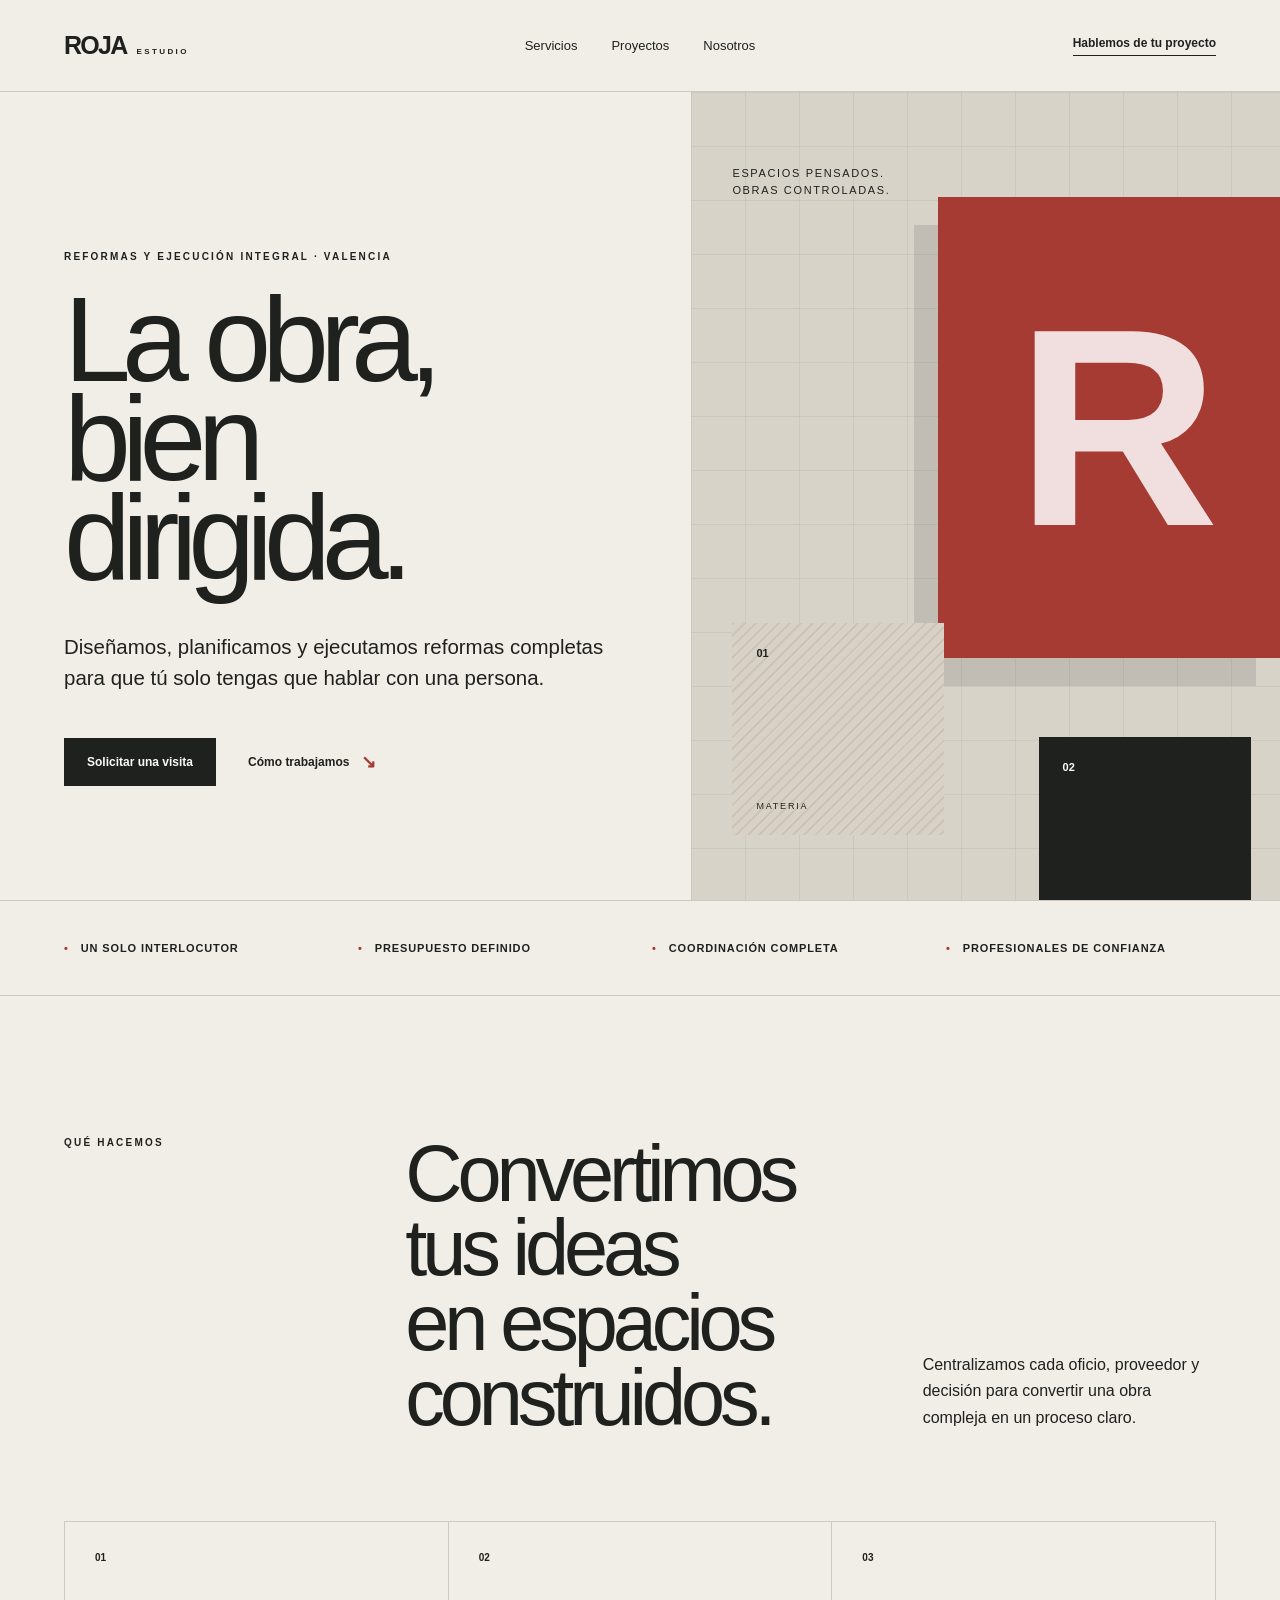
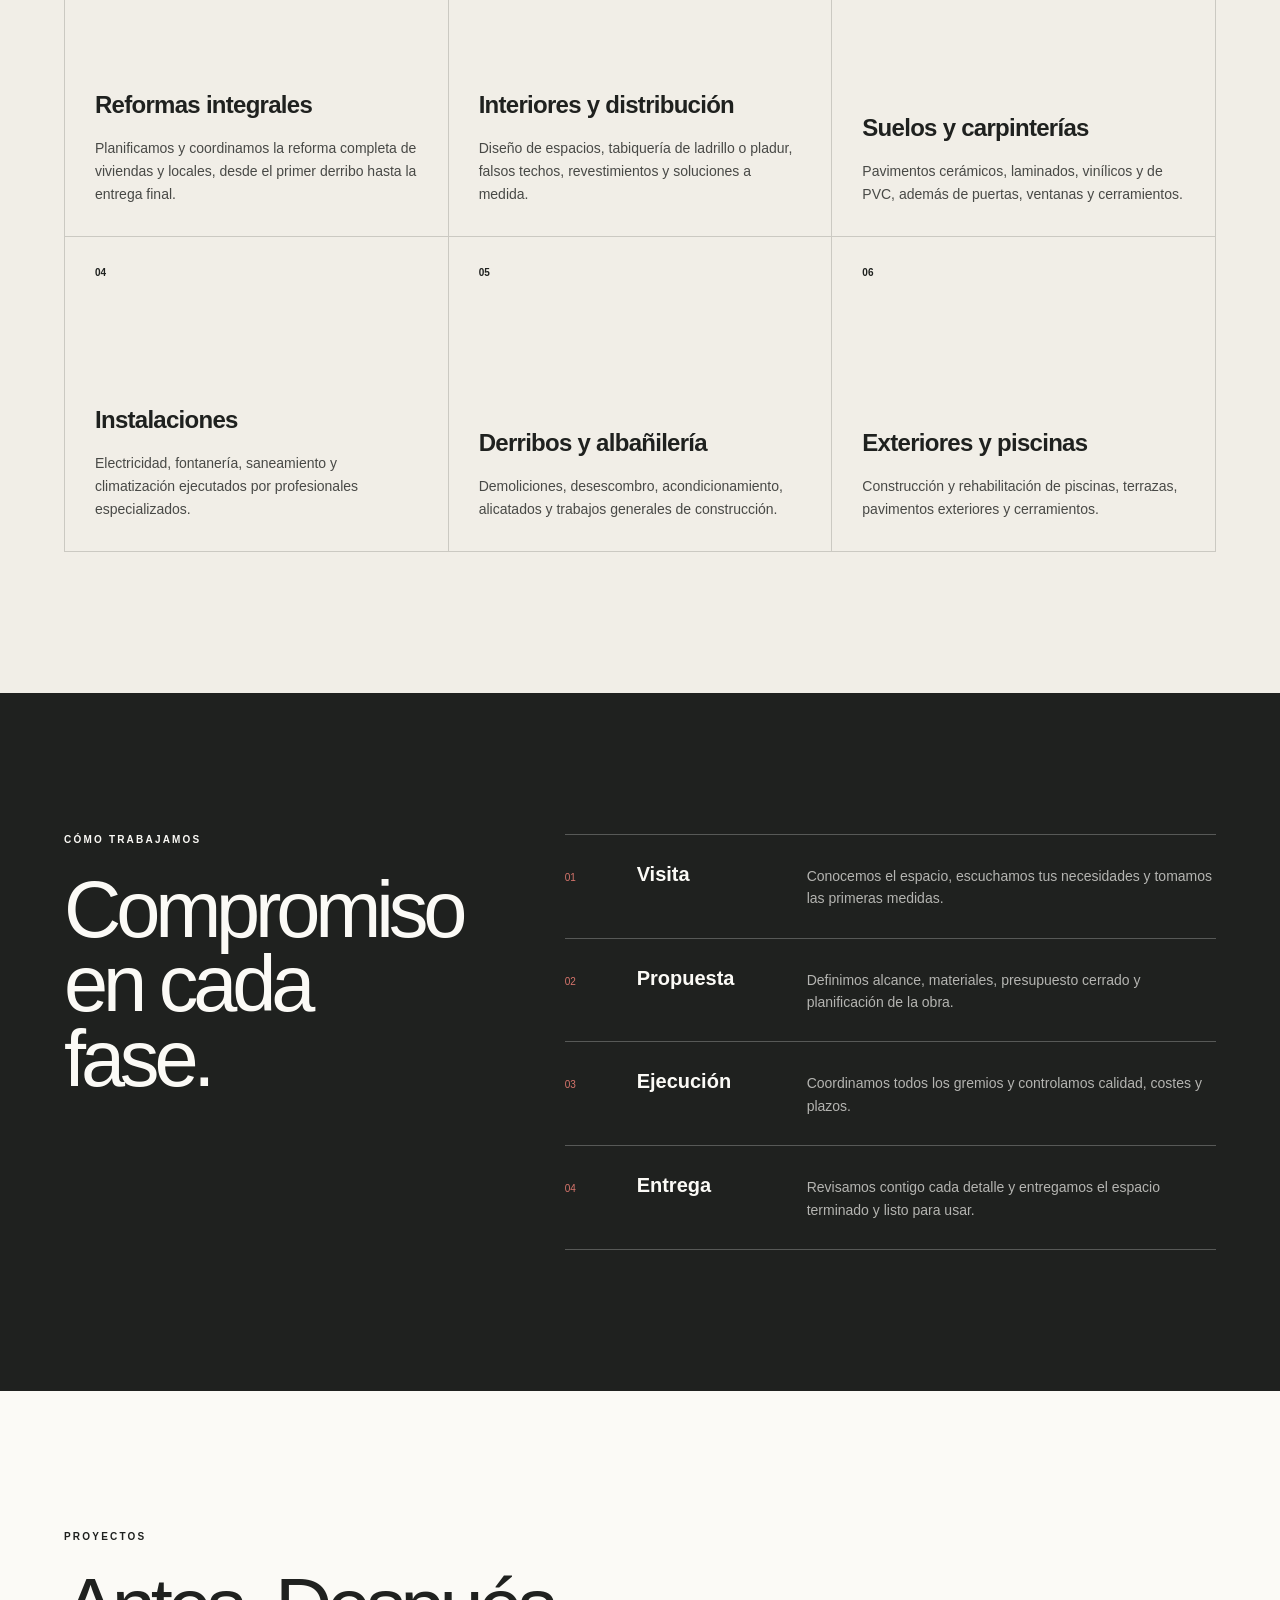
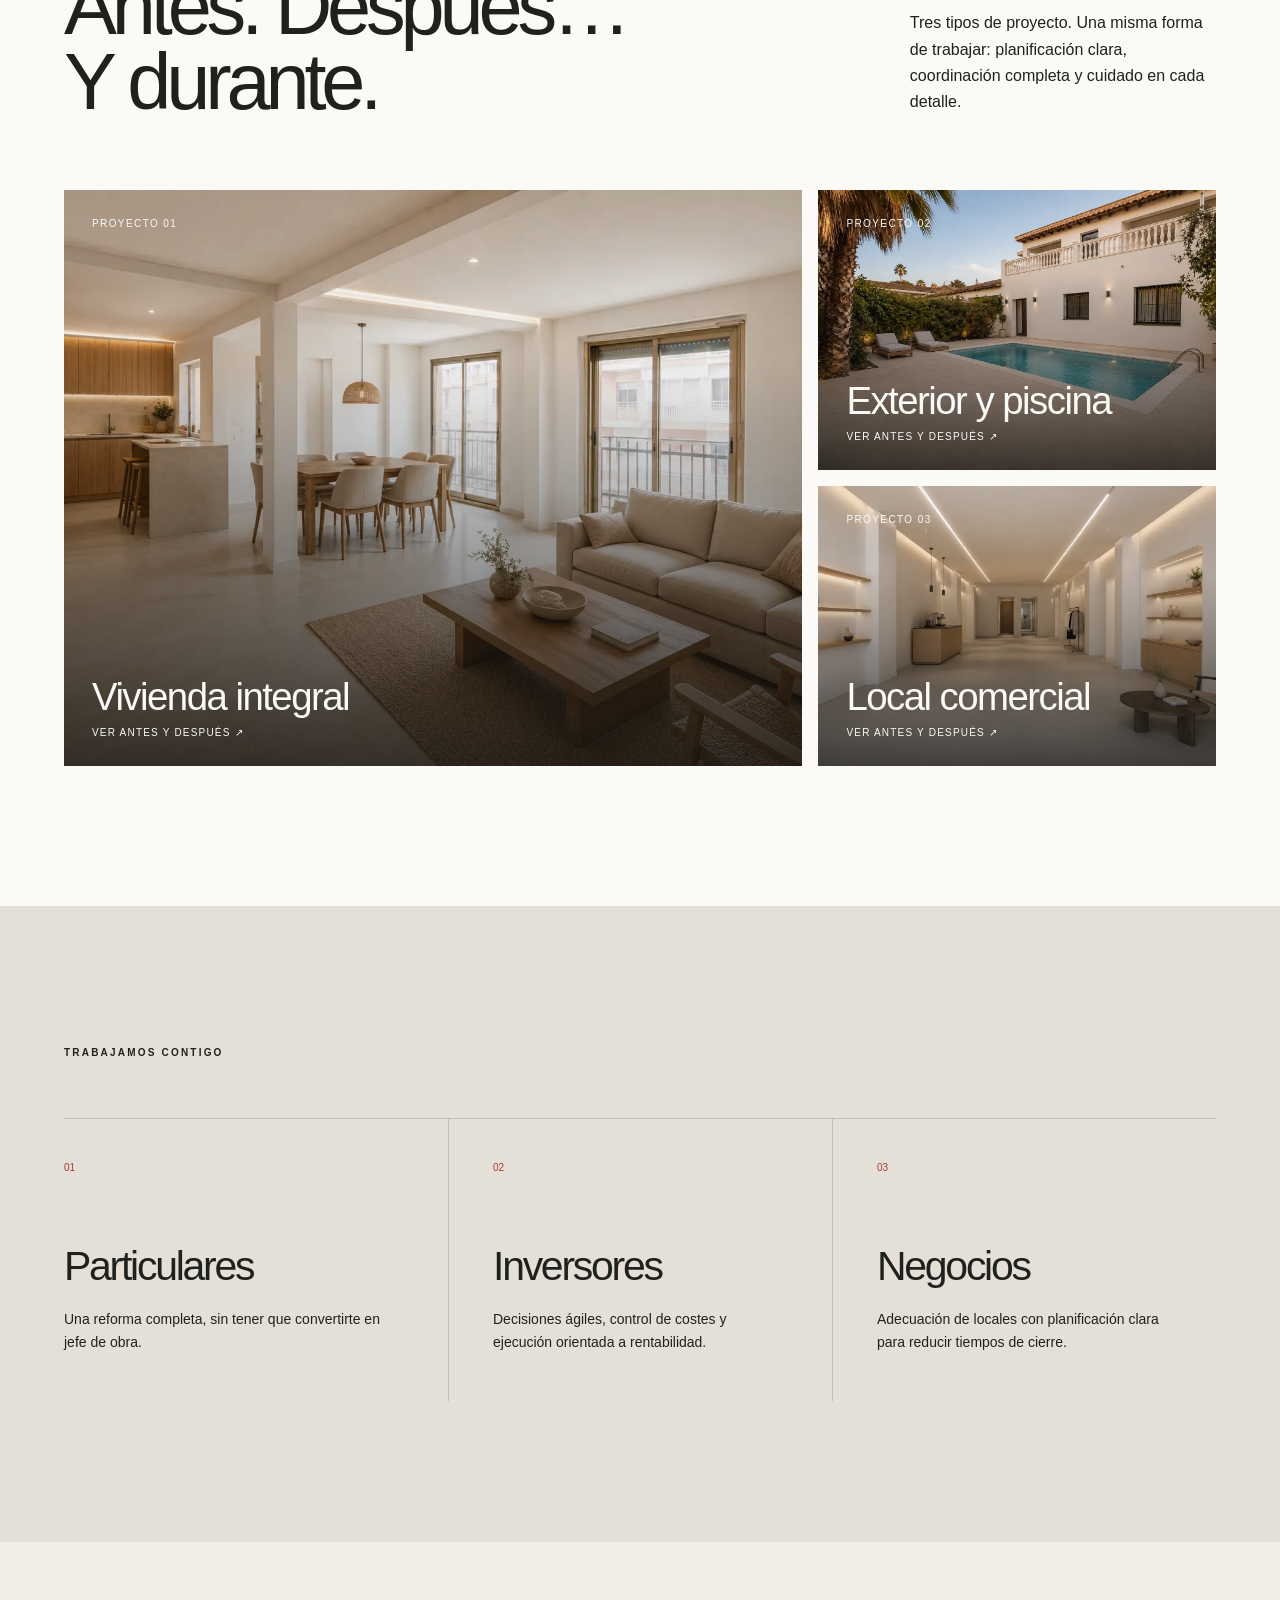
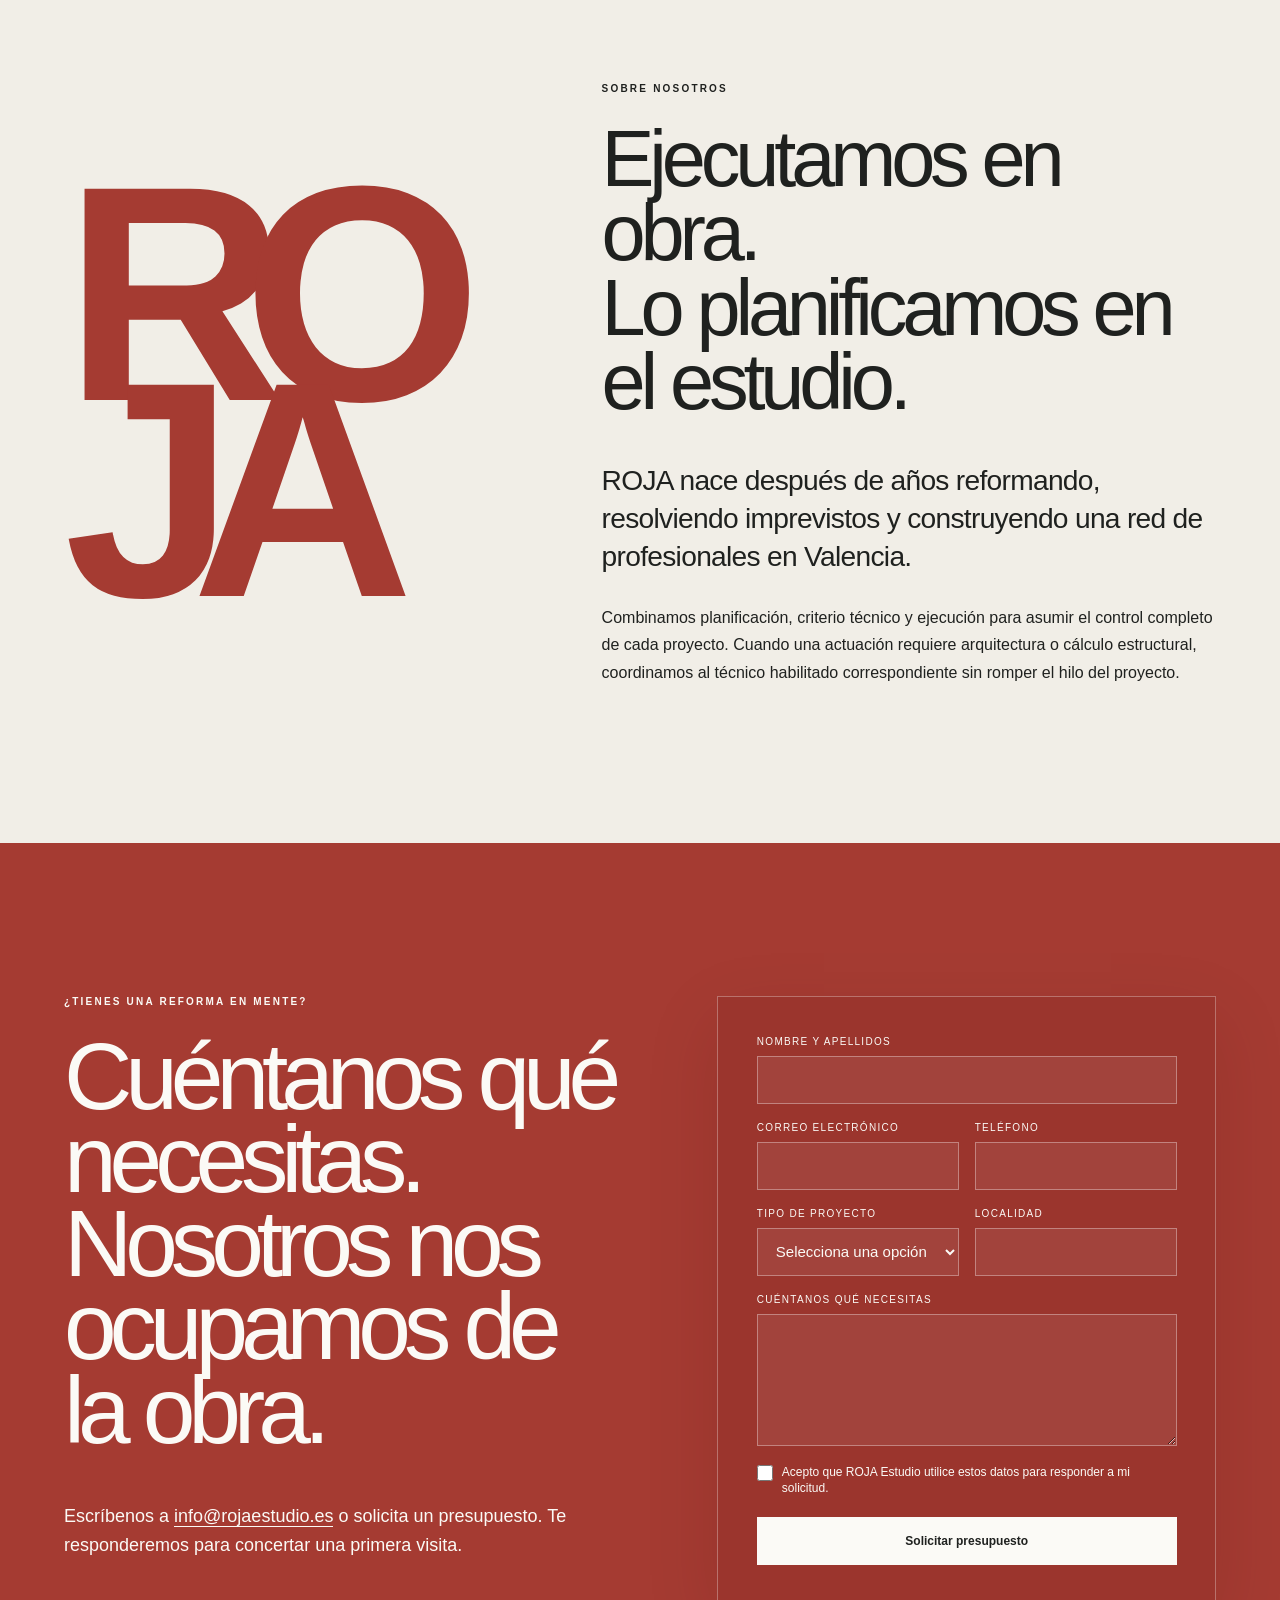
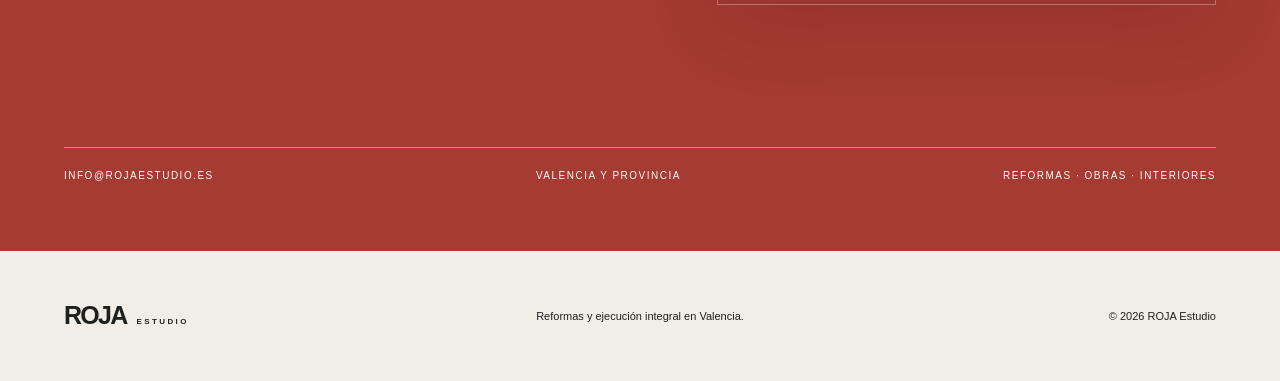
==== commit 7a675093: "Add files via upload" ====
--- a/index.html
+++ b/index.html
@@ -7,7 +7,7 @@
   <meta name="description" content="Diseño, planificación y ejecución integral de reformas de viviendas, locales, exteriores y piscinas en Valencia.">
   <meta name="robots" content="noindex, nofollow">
   <meta name="theme-color" content="#a53b32">
-  <link rel="stylesheet" href="styles.css">
+  <link rel="stylesheet" href="/styles.css?v=20260818-2">
 </head>
 <body>
   <main>
@@ -56,13 +56,12 @@
     </section>
 
     <section class="section projects" id="proyectos">
-      <div class="projects-heading"><div><p class="eyebrow">Trabajo real</p><h2>Antes. Después…<br>Y durante.</h2></div><p>Estas visualizaciones provisionales muestran cómo presentaremos cada transformación hasta incorporar nuestras fotografías reales.</p></div>
+      <div class="projects-heading"><div><p class="eyebrow">Proyectos</p><h2>Antes. Después…<br>Y durante.</h2></div><p>Tres tipos de proyecto. Una misma forma de trabajar: planificación clara, coordinación completa y cuidado en cada detalle.</p></div>
       <div class="project-grid">
-        <a class="project project-large" href="proyectos/vivienda-integral/"><div class="project-photo"><img src="images/vivienda-despues.webp" alt="Visualización de una vivienda reformada"><span>Proyecto 01</span><strong>Vivienda integral</strong><small>Ver antes y después ↗</small></div></a>
-        <a class="project" href="proyectos/exterior-piscina/"><div class="project-photo"><img src="images/piscina-despues.webp" alt="Visualización de un exterior y piscina reformados"><span>Proyecto 02</span><strong>Exterior y piscina</strong><small>Ver antes y después ↗</small></div></a>
-        <a class="project" href="proyectos/local-comercial/"><div class="project-photo"><img src="images/local-despues.webp" alt="Visualización de un local comercial reformado"><span>Proyecto 03</span><strong>Local comercial</strong><small>Ver antes y después ↗</small></div></a>
+        <a class="project project-large" href="proyectos/vivienda-integral/"><div class="project-photo"><img src="images/vivienda-despues.webp" alt="Vivienda reformada"><span>Proyecto 01</span><strong>Vivienda integral</strong><small>Ver antes y después ↗</small></div></a>
+        <a class="project" href="proyectos/exterior-piscina/"><div class="project-photo"><img src="images/piscina-despues.webp" alt="Exterior y piscina reformados"><span>Proyecto 02</span><strong>Exterior y piscina</strong><small>Ver antes y después ↗</small></div></a>
+        <a class="project" href="proyectos/local-comercial/"><div class="project-photo"><img src="images/local-despues.webp" alt="Local comercial reformado"><span>Proyecto 03</span><strong>Local comercial</strong><small>Ver antes y después ↗</small></div></a>
       </div>
-      <p class="concept-note">Imágenes conceptuales generadas para esta versión preliminar. Serán sustituidas por fotografías de obras realizadas.</p>
     </section>
 
     <section class="section audiences">
--- a/styles.css
+++ b/styles.css
@@ -19,7 +19,7 @@
 
 .about{display:grid;grid-template-columns:.8fr 1.2fr;gap:10vw;align-items:center}.about-mark{font-size:clamp(170px,24vw,430px);line-height:.64;letter-spacing:-.14em;font-weight:800;color:var(--red)}.about-copy h2{margin-bottom:42px}.about-copy>p:not(.eyebrow){max-width:690px;font-size:16px;line-height:1.7}.about-copy .about-lead{font-size:clamp(22px,2.2vw,34px)!important;line-height:1.35!important;letter-spacing:-.025em}
 
-.contact{padding:clamp(90px,12vw,190px) clamp(24px,5vw,78px) 70px;background:var(--red);color:var(--white);display:grid;grid-template-columns:1.05fr .95fr;gap:8vw}.contact h2{font-size:clamp(58px,7.4vw,125px);line-height:.88;letter-spacing:-.075em;font-weight:500;max-width:1050px;margin-bottom:50px}.contact-intro>p:not(.eyebrow){max-width:580px;font-size:18px;line-height:1.6}.contact-intro a{border-bottom:1px solid currentColor}.budget-form{align-self:end;display:grid;gap:20px}.budget-form label{display:grid;gap:9px;font-size:10px;text-transform:uppercase;letter-spacing:.13em}.budget-form input,.budget-form select,.budget-form textarea{width:100%;border:0;border-bottom:1px solid rgba(255,255,255,.55);background:transparent;color:var(--white);padding:12px 0;font:inherit;font-size:15px;letter-spacing:0;text-transform:none;border-radius:0;outline:none}.budget-form input:focus,.budget-form select:focus,.budget-form textarea:focus{border-color:var(--white)}.budget-form option{color:var(--ink)}.budget-form textarea{resize:vertical;min-height:112px}.form-row{display:grid;grid-template-columns:1fr 1fr;gap:24px}.form-consent{grid-template-columns:auto 1fr!important;align-items:start;text-transform:none!important;letter-spacing:0!important;font-size:12px!important;line-height:1.4}.form-consent input{width:15px;height:15px;margin:1px 0 0}.form-trap{position:absolute!important;left:-9999px!important}.form-button{border:0;background:var(--white);color:var(--ink);width:max-content;cursor:pointer}.contact-meta{grid-column:1/-1;border-top:1px solid rgba(255,255,255,.4);margin-top:40px;padding-top:22px;display:flex;justify-content:space-between;font-size:10px;text-transform:uppercase;letter-spacing:.15em}
+.contact{padding:clamp(90px,12vw,190px) clamp(24px,5vw,78px) 70px;background:var(--red);color:var(--white);display:grid;grid-template-columns:1.05fr .95fr;gap:8vw}.contact h2{font-size:clamp(58px,7.4vw,125px);line-height:.88;letter-spacing:-.075em;font-weight:500;max-width:1050px;margin-bottom:50px}.contact-intro>p:not(.eyebrow){max-width:580px;font-size:18px;line-height:1.6}.contact-intro a{border-bottom:1px solid currentColor}.budget-form{align-self:end;display:grid;gap:18px;padding:clamp(24px,3vw,40px);border:1px solid rgba(255,255,255,.3);background:rgba(87,16,12,.13);box-shadow:0 24px 70px rgba(54,10,8,.12)}.budget-form label{display:grid;gap:9px;font-size:10px;text-transform:uppercase;letter-spacing:.13em}.budget-form input,.budget-form select,.budget-form textarea{width:100%;min-height:48px;border:1px solid rgba(255,255,255,.34);background:rgba(255,255,255,.07);color:var(--white);padding:13px 14px;font:inherit;font-size:15px;letter-spacing:0;text-transform:none;border-radius:0;outline:none;transition:border-color .2s ease,background .2s ease}.budget-form input:focus,.budget-form select:focus,.budget-form textarea:focus{border-color:var(--white);background:rgba(255,255,255,.12)}.budget-form option{color:var(--ink);background:var(--white)}.budget-form textarea{resize:vertical;min-height:132px}.form-row{display:grid;grid-template-columns:1fr 1fr;gap:16px}.form-consent{grid-template-columns:auto 1fr!important;align-items:start;text-transform:none!important;letter-spacing:0!important;font-size:12px!important;line-height:1.4}.form-consent input{width:16px;height:16px;min-height:0;margin:1px 0 0;padding:0;accent-color:var(--ink)}.form-trap{position:absolute!important;left:-9999px!important}.form-button{border:0;background:var(--white);color:var(--ink);width:100%;justify-content:center;cursor:pointer;margin-top:2px}.contact-meta{grid-column:1/-1;border-top:1px solid rgba(255,255,255,.4);margin-top:40px;padding-top:22px;display:flex;justify-content:space-between;font-size:10px;text-transform:uppercase;letter-spacing:.15em}
 
 .project-page{background:var(--white)}.project-header{background:var(--paper)}.project-nav-back{justify-self:end;font-size:12px;font-weight:700;border-bottom:1px solid currentColor;padding-bottom:5px}.case-hero{padding:clamp(90px,10vw,160px) clamp(24px,5vw,78px) 80px;background:var(--paper);display:grid;grid-template-columns:1.35fr .65fr;gap:8vw;align-items:end}.case-hero h1{font-size:clamp(64px,9vw,150px);line-height:.84;letter-spacing:-.075em;font-weight:500;margin-bottom:0}.case-summary{font-size:18px;line-height:1.6;max-width:520px}.case-meta{margin-top:34px;padding-top:18px;border-top:1px solid var(--line);display:flex;gap:28px;font-size:10px;text-transform:uppercase;letter-spacing:.13em}.comparison{padding:70px clamp(24px,5vw,78px) clamp(90px,10vw,150px)}.comparison-grid{display:grid;grid-template-columns:1fr 1fr;gap:18px}.comparison figure{margin:0}.comparison-media{position:relative;aspect-ratio:16/9;overflow:hidden;background:#d3cec4}.comparison-media img{width:100%;height:100%;object-fit:cover;display:block}.comparison-badge{position:absolute;left:18px;top:18px;background:var(--white);padding:9px 12px;font-size:9px;text-transform:uppercase;letter-spacing:.16em;font-weight:700}.comparison figcaption{font-size:12px;line-height:1.5;margin-top:12px}.case-disclaimer{margin:32px 0 0;max-width:760px;font-size:11px;line-height:1.6;opacity:.6}.case-cta{padding:90px clamp(24px,5vw,78px);background:var(--ink);color:var(--white);display:flex;align-items:end;justify-content:space-between;gap:30px}.case-cta h2{font-size:clamp(46px,6vw,92px);line-height:.92;letter-spacing:-.055em;font-weight:500;margin:0}.case-cta .button{background:var(--red);color:var(--white)}
 
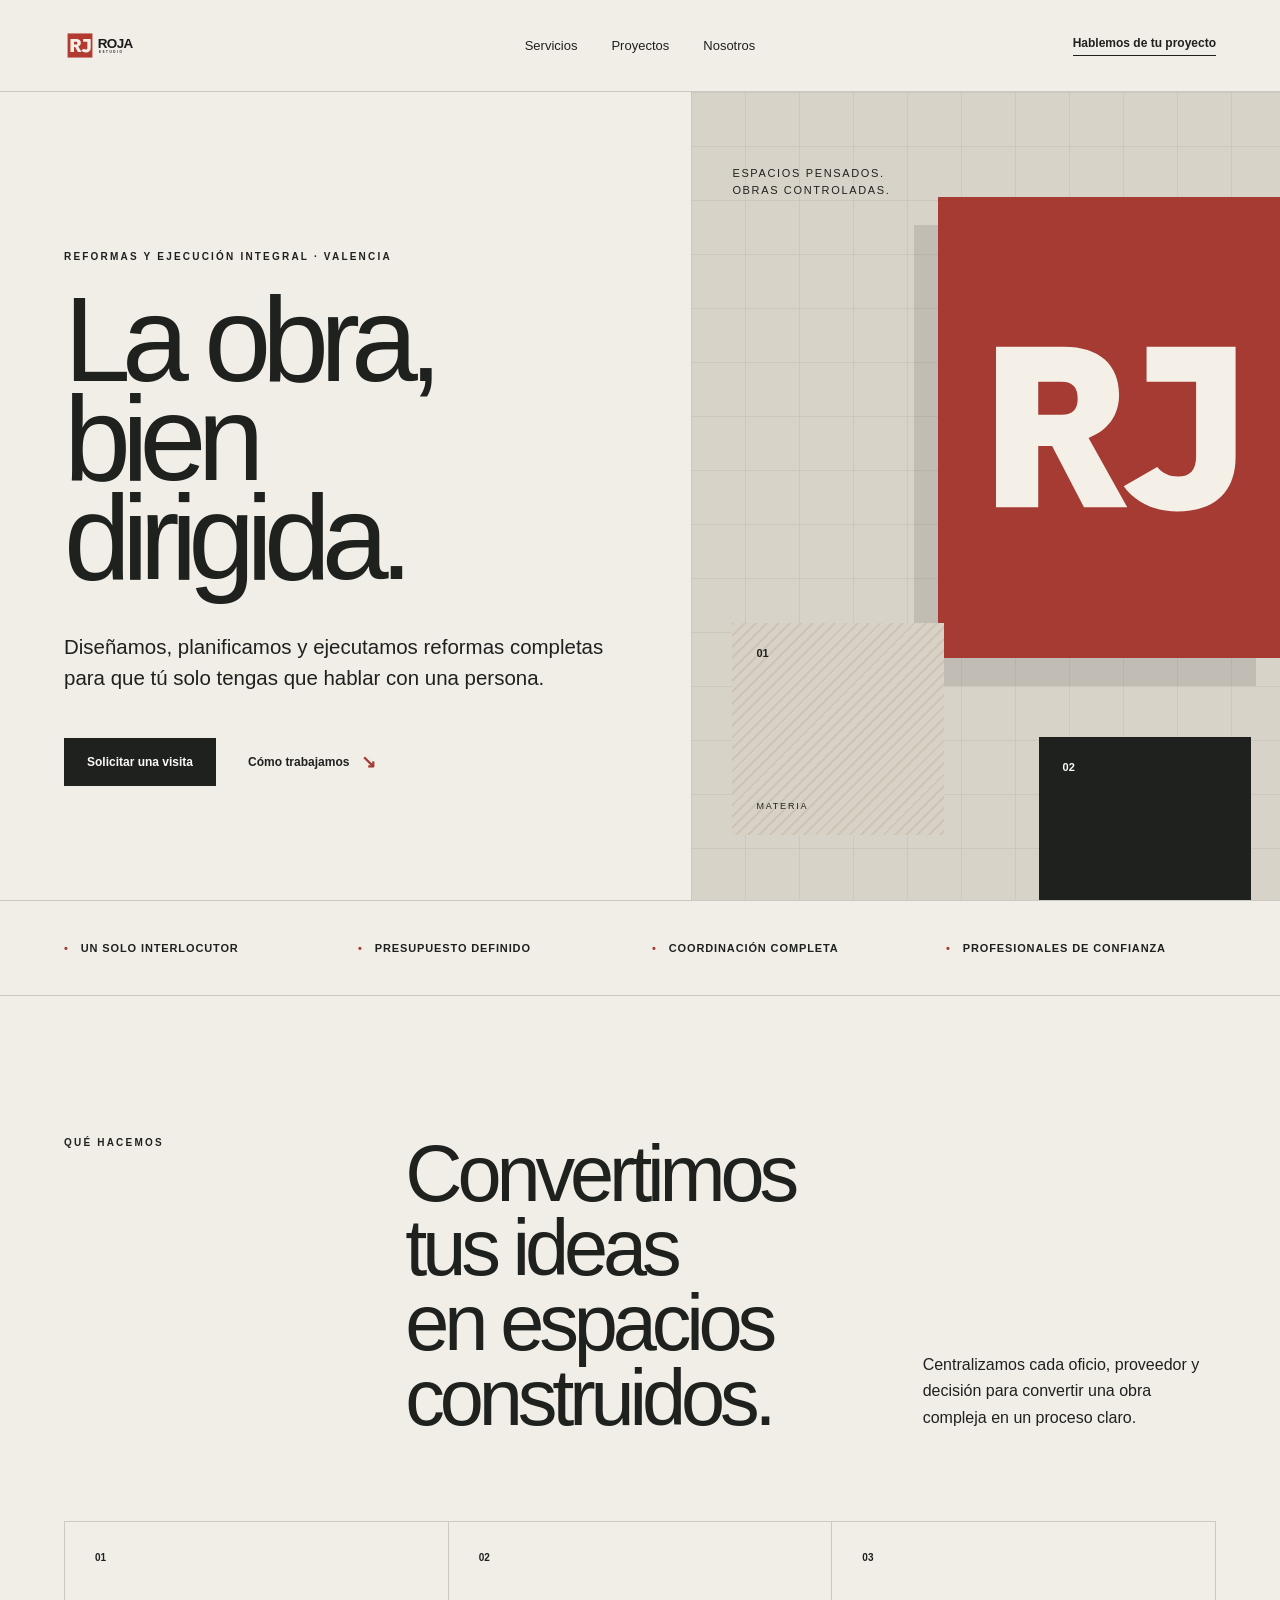
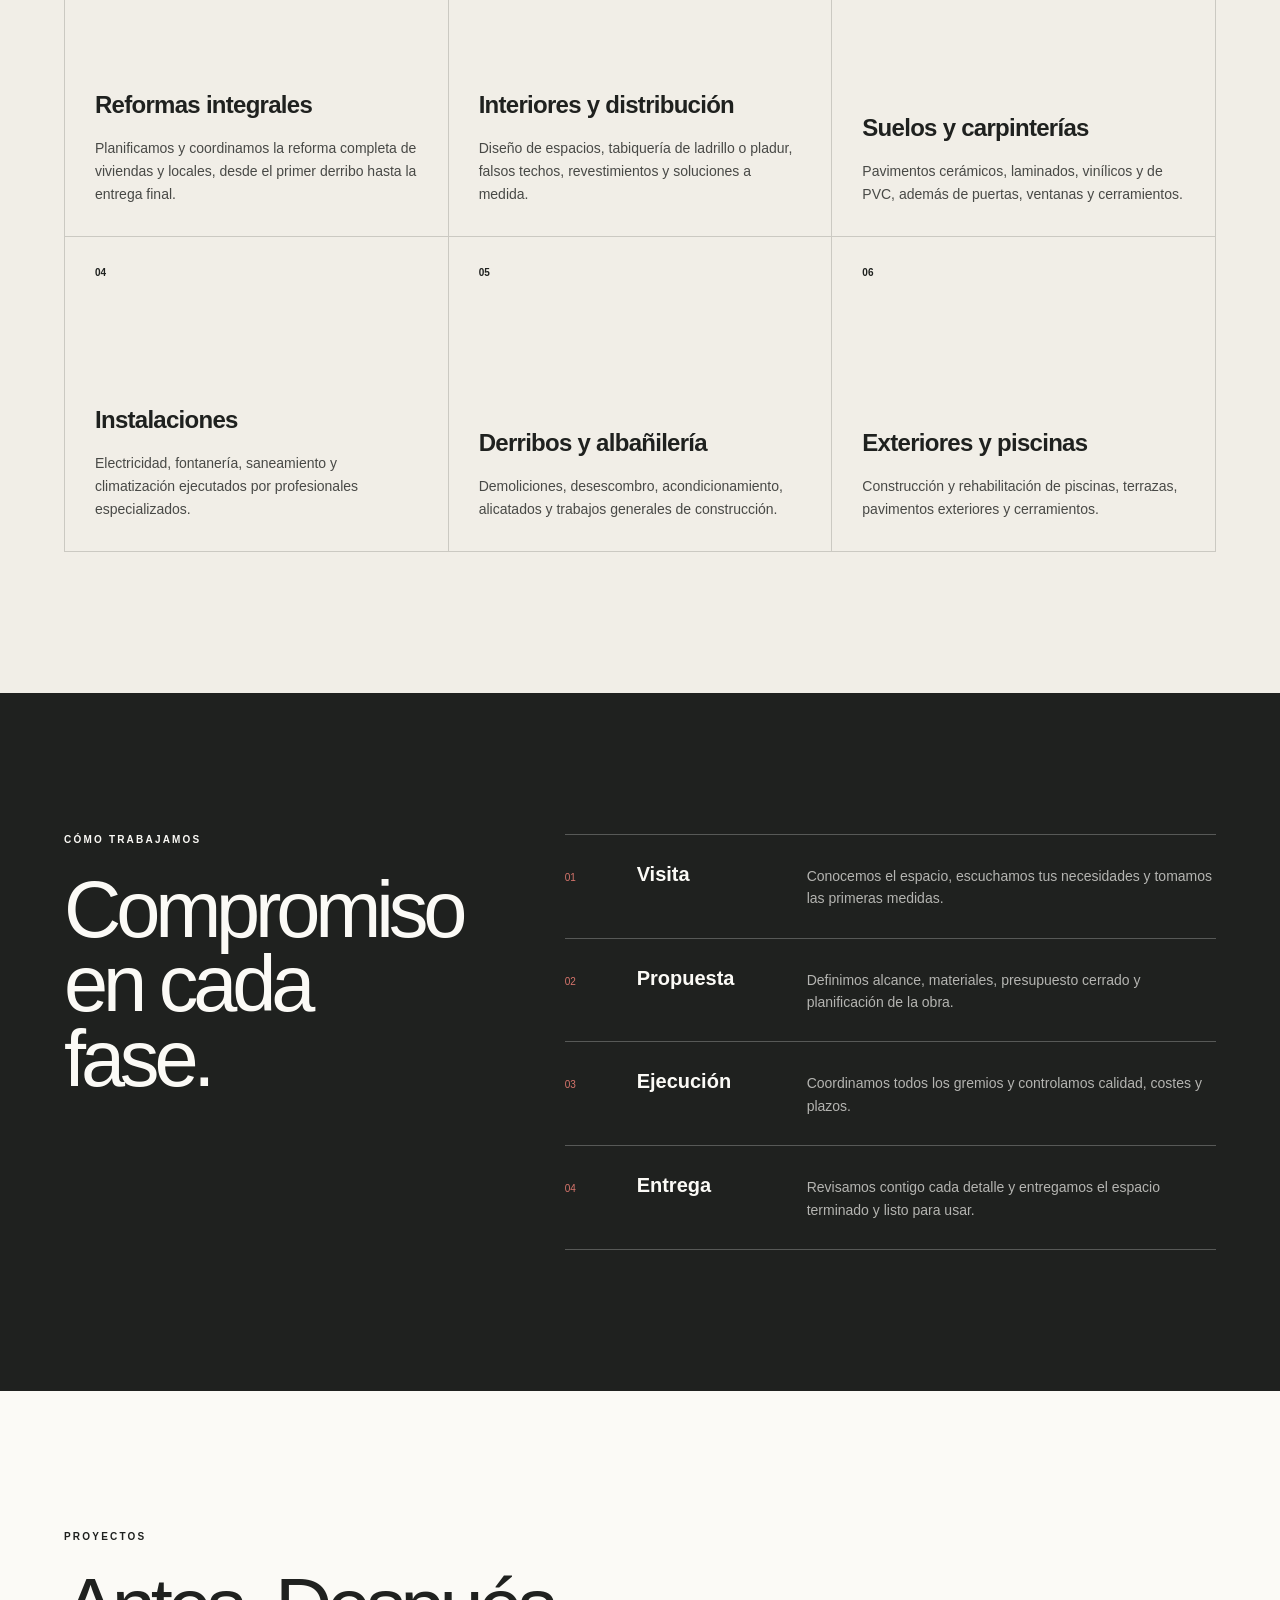
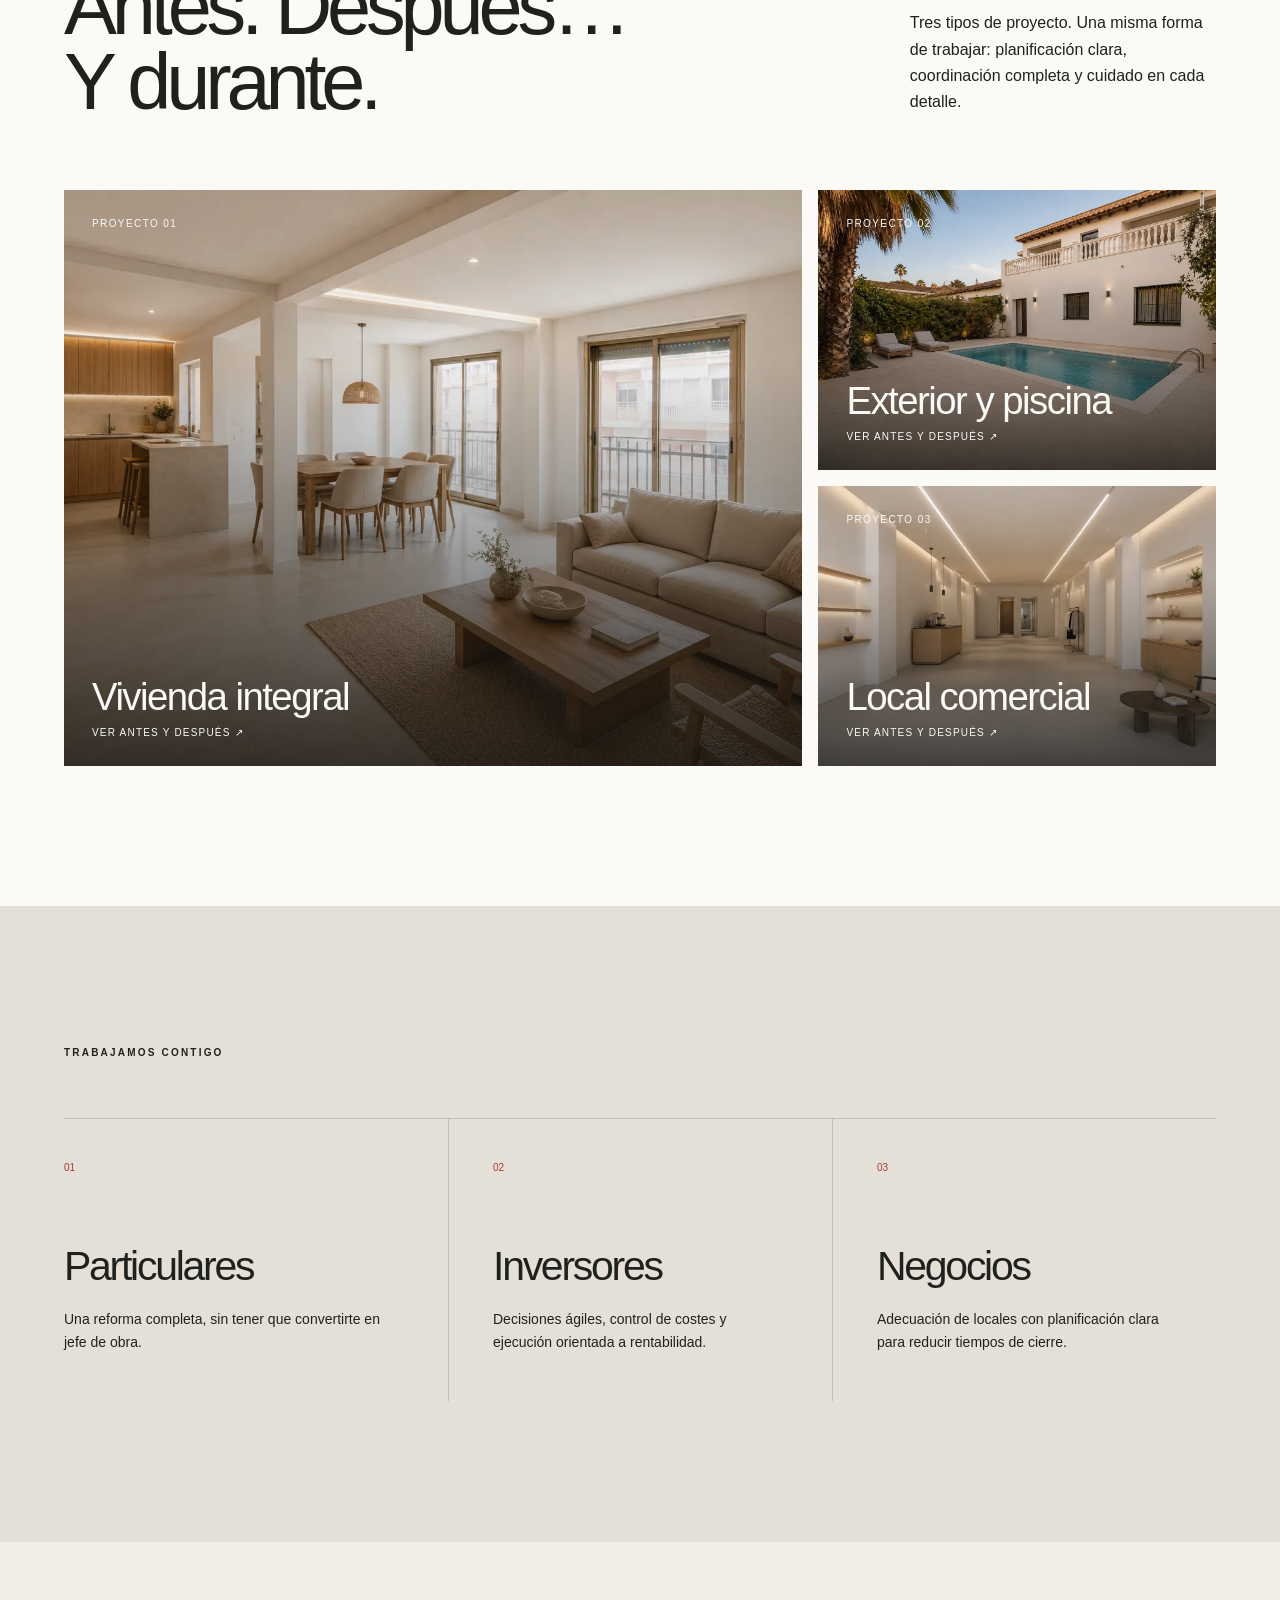
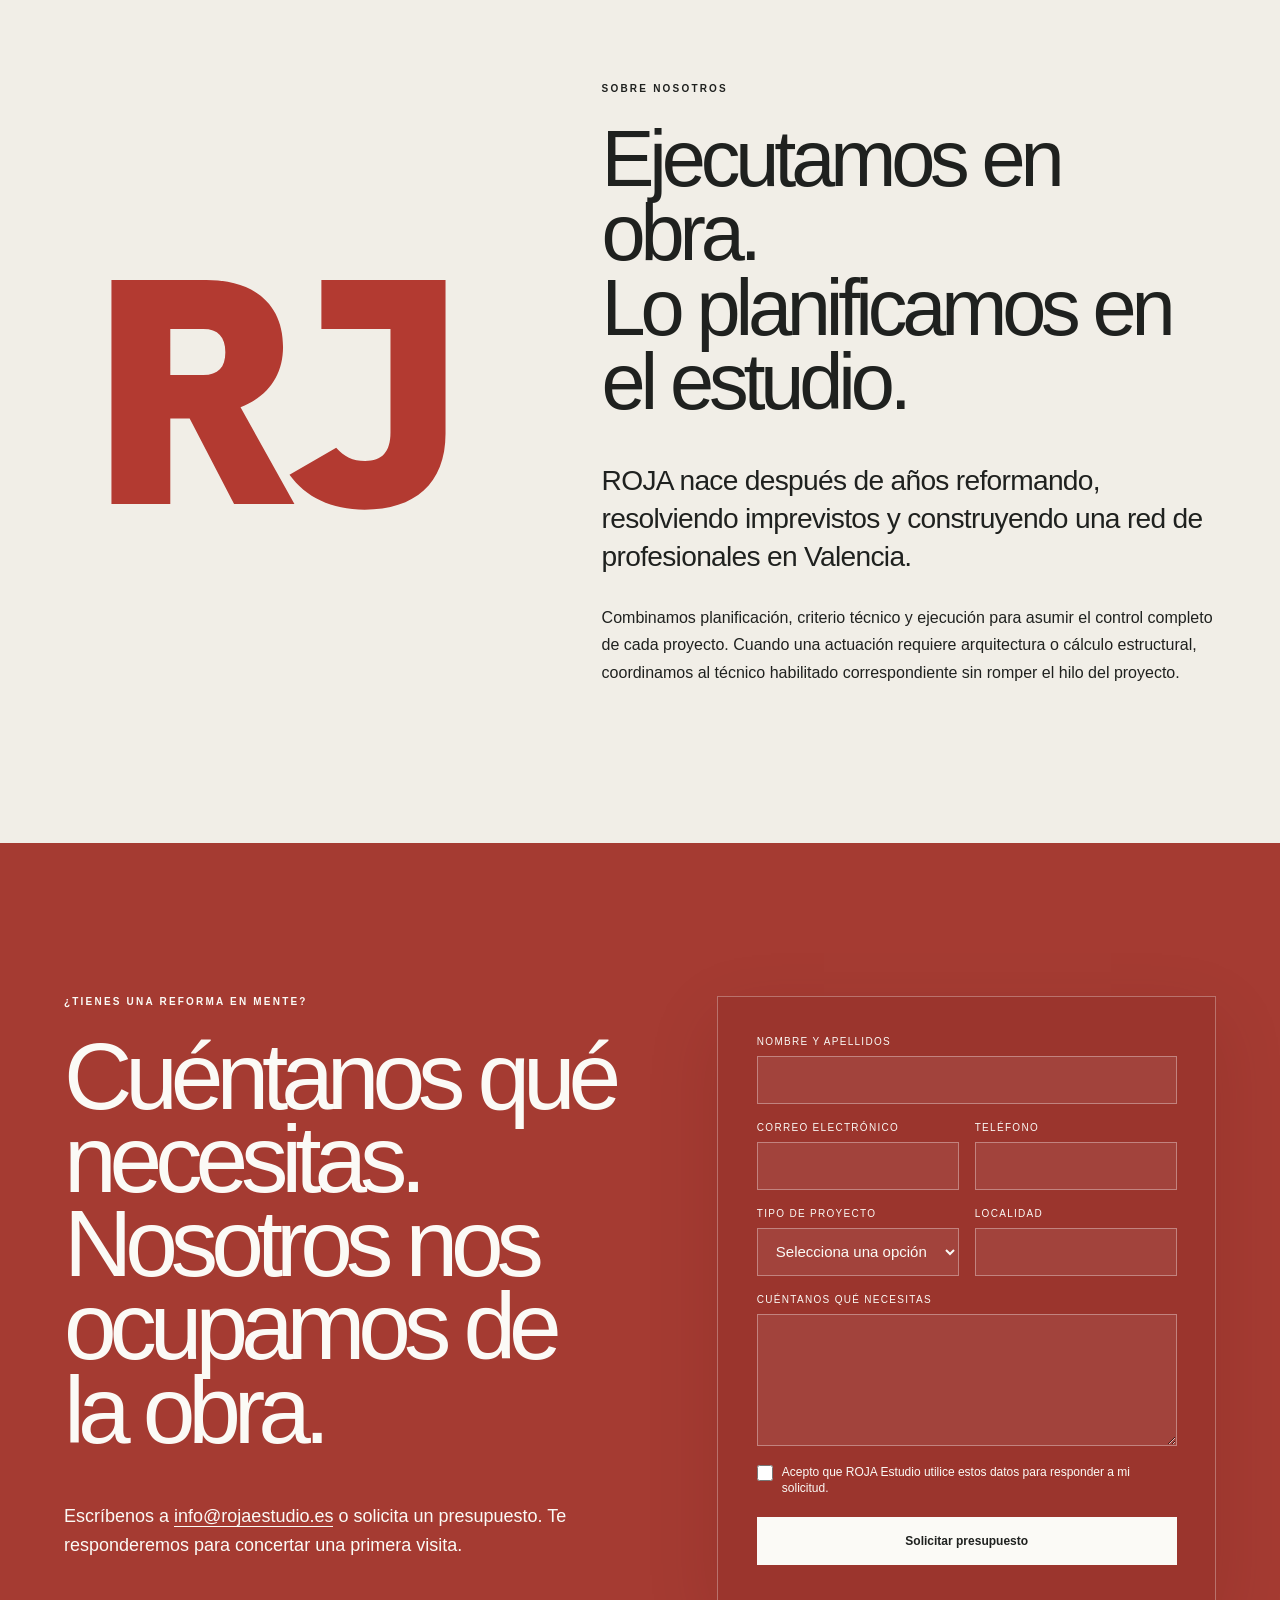
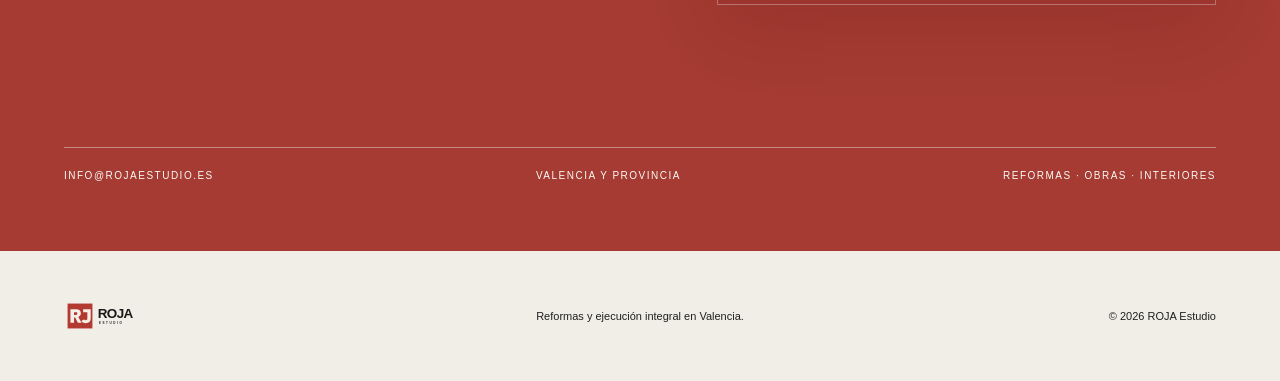
==== commit cf44e88d: "Add files via upload" ====
--- a/index.html
+++ b/index.html
@@ -7,12 +7,13 @@
   <meta name="description" content="Diseño, planificación y ejecución integral de reformas de viviendas, locales, exteriores y piscinas en Valencia.">
   <meta name="robots" content="noindex, nofollow">
   <meta name="theme-color" content="#a53b32">
-  <link rel="stylesheet" href="/styles.css?v=20260818-2">
+  <link rel="icon" href="/assets/brand/roja-rj-separado.svg" type="image/svg+xml">
+  <link rel="stylesheet" href="/styles.css?v=20260818-3">
 </head>
 <body>
   <main>
     <header class="site-header">
-      <a class="brand" href="#inicio" aria-label="ROJA Estudio, inicio"><span>ROJA</span><small>ESTUDIO</small></a>
+      <a class="brand" href="#inicio" aria-label="ROJA Estudio, inicio"><img src="/assets/brand/roja-logo-horizontal-rj-separado-dark.svg" alt="ROJA Estudio"></a>
       <nav aria-label="Navegación principal"><a href="#servicios">Servicios</a><a href="#proyectos">Proyectos</a><a href="#nosotros">Nosotros</a></nav>
       <a class="header-cta" href="#contacto">Hablemos de tu proyecto</a>
     </header>
@@ -25,7 +26,7 @@
         <div class="hero-actions"><a class="button button-dark" href="#contacto">Solicitar una visita</a><a class="text-link" href="#como-trabajamos">Cómo trabajamos <span>↘</span></a></div>
       </div>
       <div class="hero-visual" aria-label="Composición arquitectónica de ROJA Estudio">
-        <div class="plan-grid"></div><div class="red-volume"><span>R</span></div>
+        <div class="plan-grid"></div><div class="red-volume"><img class="hero-monogram" src="/assets/brand/roja-rj-symbol-ivory.svg" alt="" aria-hidden="true"></div>
         <div class="material-card material-stone"><span>01</span><small>Materia</small></div><div class="material-card material-line"><span>02</span><small>Precisión</small></div>
         <p class="visual-note">Espacios pensados.<br>Obras controladas.</p>
       </div>
@@ -70,7 +71,7 @@
     </section>
 
     <section class="section about" id="nosotros">
-      <div class="about-mark">RO<br>JA</div>
+      <div class="about-mark"><img src="/assets/brand/roja-rj-symbol-red.svg" alt="RJ"></div>
       <div class="about-copy"><p class="eyebrow">Sobre nosotros</p><h2>Ejecutamos en obra.<br>Lo planificamos en el estudio.</h2><p class="about-lead">ROJA nace después de años reformando, resolviendo imprevistos y construyendo una red de profesionales en Valencia.</p><p>Combinamos planificación, criterio técnico y ejecución para asumir el control completo de cada proyecto. Cuando una actuación requiere arquitectura o cálculo estructural, coordinamos al técnico habilitado correspondiente sin romper el hilo del proyecto.</p></div>
     </section>
 
@@ -89,7 +90,7 @@
       <div class="contact-meta"><a href="mailto:info@rojaestudio.es">info@rojaestudio.es</a><span>Valencia y provincia</span><span>Reformas · Obras · Interiores</span></div>
     </section>
 
-    <footer><a class="brand footer-brand" href="#inicio"><span>ROJA</span><small>ESTUDIO</small></a><p>Reformas y ejecución integral en Valencia.</p><p>© 2026 ROJA Estudio</p></footer>
+    <footer><a class="brand footer-brand" href="#inicio"><img src="/assets/brand/roja-logo-horizontal-rj-separado-dark.svg" alt="ROJA Estudio"></a><p>Reformas y ejecución integral en Valencia.</p><p>© 2026 ROJA Estudio</p></footer>
   </main>
 </body>
 </html>
--- a/styles.css
+++ b/styles.css
@@ -1,11 +1,11 @@
 :root{--red:#a53b32;--ink:#1f211f;--paper:#f1eee7;--paper-2:#e5e0d7;--line:rgba(31,33,31,.18);--white:#fbfaf6}
 *{box-sizing:border-box}html{scroll-behavior:smooth}body{margin:0;background:var(--paper);color:var(--ink);font-family:Arial,Helvetica,sans-serif;-webkit-font-smoothing:antialiased}a{color:inherit;text-decoration:none}p,h1,h2,h3{margin-top:0}
 
-.site-header{height:92px;padding:0 clamp(24px,5vw,78px);display:grid;grid-template-columns:1fr auto 1fr;align-items:center;border-bottom:1px solid var(--line);position:relative;z-index:5}.brand{display:inline-flex;align-items:baseline;gap:10px;width:max-content}.brand span{font-size:25px;font-weight:800;letter-spacing:-.07em}.brand small{font-size:8px;letter-spacing:.3em;font-weight:700}nav{display:flex;gap:34px;font-size:13px}nav a,.header-cta{transition:opacity .2s ease}nav a:hover,.header-cta:hover{opacity:.55}.header-cta{justify-self:end;font-size:12px;font-weight:700;border-bottom:1px solid currentColor;padding-bottom:5px}
+.site-header{height:92px;padding:0 clamp(24px,5vw,78px);display:grid;grid-template-columns:1fr auto 1fr;align-items:center;border-bottom:1px solid var(--line);position:relative;z-index:5}.brand{display:inline-flex;align-items:center;width:max-content}.brand img{display:block;width:142px;height:auto}.brand span{font-size:25px;font-weight:800;letter-spacing:-.07em}.brand small{font-size:8px;letter-spacing:.3em;font-weight:700}nav{display:flex;gap:34px;font-size:13px}nav a,.header-cta{transition:opacity .2s ease}nav a:hover,.header-cta:hover{opacity:.55}.header-cta{justify-self:end;font-size:12px;font-weight:700;border-bottom:1px solid currentColor;padding-bottom:5px}
 
 .hero{min-height:calc(100vh - 92px);display:grid;grid-template-columns:54% 46%}.hero-copy{padding:clamp(70px,9vw,140px) clamp(24px,6vw,100px) 70px clamp(24px,5vw,78px);display:flex;flex-direction:column;justify-content:center}.eyebrow{font-size:10px;text-transform:uppercase;letter-spacing:.22em;font-weight:700;margin-bottom:28px}.hero h1{font-size:clamp(70px,9.4vw,158px);line-height:.82;letter-spacing:-.075em;font-weight:500;margin-bottom:46px}.hero-intro{font-size:clamp(18px,1.6vw,25px);line-height:1.5;max-width:610px;margin-bottom:44px}.hero-actions{display:flex;align-items:center;gap:32px}.button{display:inline-flex;padding:17px 23px;font-size:12px;font-weight:700;transition:transform .2s ease}.button:hover{transform:translateY(-2px)}.button-dark{background:var(--ink);color:var(--white)}.text-link{font-size:12px;font-weight:700;display:flex;gap:12px;align-items:center}.text-link span{font-size:18px;color:var(--red)}
 
-.hero-visual{position:relative;overflow:hidden;background:#d8d3c9;min-height:620px}.plan-grid{position:absolute;inset:0;opacity:.32;background-image:linear-gradient(var(--line) 1px,transparent 1px),linear-gradient(90deg,var(--line) 1px,transparent 1px);background-size:54px 54px}.red-volume{position:absolute;width:58%;height:57%;right:0;top:13%;background:var(--red);display:grid;place-items:center;box-shadow:-24px 28px 0 rgba(31,33,31,.12)}.red-volume span{color:rgba(255,255,255,.84);font-size:clamp(180px,22vw,390px);line-height:1;font-weight:800;letter-spacing:-.13em;transform:translateX(-6%)}.material-card{position:absolute;width:36%;aspect-ratio:1;padding:24px;display:flex;flex-direction:column;justify-content:space-between}.material-card span{font-size:11px;font-weight:700}.material-card small{font-size:9px;text-transform:uppercase;letter-spacing:.2em}.material-stone{left:7%;bottom:8%;background:repeating-linear-gradient(135deg,#cbc4b7 0 2px,#d8d1c5 2px 8px)}.material-line{right:5%;bottom:-6%;background:var(--ink);color:var(--white)}.visual-note{position:absolute;top:9%;left:7%;font-size:11px;text-transform:uppercase;letter-spacing:.15em;line-height:1.6}
+.hero-visual{position:relative;overflow:hidden;background:#d8d3c9;min-height:620px}.plan-grid{position:absolute;inset:0;opacity:.32;background-image:linear-gradient(var(--line) 1px,transparent 1px),linear-gradient(90deg,var(--line) 1px,transparent 1px);background-size:54px 54px}.red-volume{position:absolute;width:58%;height:57%;right:0;top:13%;background:var(--red);display:grid;place-items:center;box-shadow:-24px 28px 0 rgba(31,33,31,.12)}.hero-monogram{width:86%;height:86%;object-fit:contain;display:block}.material-card{position:absolute;width:36%;aspect-ratio:1;padding:24px;display:flex;flex-direction:column;justify-content:space-between}.material-card span{font-size:11px;font-weight:700}.material-card small{font-size:9px;text-transform:uppercase;letter-spacing:.2em}.material-stone{left:7%;bottom:8%;background:repeating-linear-gradient(135deg,#cbc4b7 0 2px,#d8d1c5 2px 8px)}.material-line{right:5%;bottom:-6%;background:var(--ink);color:var(--white)}.visual-note{position:absolute;top:9%;left:7%;font-size:11px;text-transform:uppercase;letter-spacing:.15em;line-height:1.6}
 
 .promise{min-height:96px;padding:0 clamp(24px,5vw,78px);border-top:1px solid var(--line);border-bottom:1px solid var(--line);display:grid;grid-template-columns:repeat(4,1fr);align-items:center;gap:24px}.promise p{margin:0;font-size:11px;font-weight:700;text-transform:uppercase;letter-spacing:.08em}.promise p:before{content:"•";color:var(--red);margin-right:12px}
 
@@ -17,7 +17,7 @@
 
 .audiences{background:var(--paper-2)}.audience-list{display:grid;grid-template-columns:repeat(3,1fr);margin-top:60px}.audience-list article{padding:38px 44px 48px 0;border-top:1px solid var(--line)}.audience-list article+article{border-left:1px solid var(--line);padding-left:44px}.audience-list span{font-size:10px;color:var(--red)}.audience-list h3{font-size:clamp(30px,3.2vw,52px);letter-spacing:-.055em;margin:68px 0 18px;font-weight:500}.audience-list p{max-width:330px;font-size:14px;line-height:1.6;margin:0}
 
-.about{display:grid;grid-template-columns:.8fr 1.2fr;gap:10vw;align-items:center}.about-mark{font-size:clamp(170px,24vw,430px);line-height:.64;letter-spacing:-.14em;font-weight:800;color:var(--red)}.about-copy h2{margin-bottom:42px}.about-copy>p:not(.eyebrow){max-width:690px;font-size:16px;line-height:1.7}.about-copy .about-lead{font-size:clamp(22px,2.2vw,34px)!important;line-height:1.35!important;letter-spacing:-.025em}
+.about{display:grid;grid-template-columns:.8fr 1.2fr;gap:10vw;align-items:center}.about-mark{width:min(100%,430px)}.about-mark img{display:block;width:100%;height:auto}.about-copy h2{margin-bottom:42px}.about-copy>p:not(.eyebrow){max-width:690px;font-size:16px;line-height:1.7}.about-copy .about-lead{font-size:clamp(22px,2.2vw,34px)!important;line-height:1.35!important;letter-spacing:-.025em}
 
 .contact{padding:clamp(90px,12vw,190px) clamp(24px,5vw,78px) 70px;background:var(--red);color:var(--white);display:grid;grid-template-columns:1.05fr .95fr;gap:8vw}.contact h2{font-size:clamp(58px,7.4vw,125px);line-height:.88;letter-spacing:-.075em;font-weight:500;max-width:1050px;margin-bottom:50px}.contact-intro>p:not(.eyebrow){max-width:580px;font-size:18px;line-height:1.6}.contact-intro a{border-bottom:1px solid currentColor}.budget-form{align-self:end;display:grid;gap:18px;padding:clamp(24px,3vw,40px);border:1px solid rgba(255,255,255,.3);background:rgba(87,16,12,.13);box-shadow:0 24px 70px rgba(54,10,8,.12)}.budget-form label{display:grid;gap:9px;font-size:10px;text-transform:uppercase;letter-spacing:.13em}.budget-form input,.budget-form select,.budget-form textarea{width:100%;min-height:48px;border:1px solid rgba(255,255,255,.34);background:rgba(255,255,255,.07);color:var(--white);padding:13px 14px;font:inherit;font-size:15px;letter-spacing:0;text-transform:none;border-radius:0;outline:none;transition:border-color .2s ease,background .2s ease}.budget-form input:focus,.budget-form select:focus,.budget-form textarea:focus{border-color:var(--white);background:rgba(255,255,255,.12)}.budget-form option{color:var(--ink);background:var(--white)}.budget-form textarea{resize:vertical;min-height:132px}.form-row{display:grid;grid-template-columns:1fr 1fr;gap:16px}.form-consent{grid-template-columns:auto 1fr!important;align-items:start;text-transform:none!important;letter-spacing:0!important;font-size:12px!important;line-height:1.4}.form-consent input{width:16px;height:16px;min-height:0;margin:1px 0 0;padding:0;accent-color:var(--ink)}.form-trap{position:absolute!important;left:-9999px!important}.form-button{border:0;background:var(--white);color:var(--ink);width:100%;justify-content:center;cursor:pointer;margin-top:2px}.contact-meta{grid-column:1/-1;border-top:1px solid rgba(255,255,255,.4);margin-top:40px;padding-top:22px;display:flex;justify-content:space-between;font-size:10px;text-transform:uppercase;letter-spacing:.15em}
 
@@ -27,6 +27,6 @@
 
 footer{min-height:130px;padding:0 clamp(24px,5vw,78px);display:grid;grid-template-columns:1fr auto 1fr;align-items:center;font-size:11px}.footer-brand{justify-self:start}footer p{margin:0}footer p:last-child{justify-self:end}
 
-@media(max-width:980px){.site-header{grid-template-columns:1fr auto}nav{display:none}.hero{grid-template-columns:1fr}.hero-copy{min-height:720px}.hero-visual{min-height:680px}.promise{grid-template-columns:repeat(2,1fr);padding-top:24px;padding-bottom:24px;gap:22px}.section-heading{grid-template-columns:1fr}.section-heading .eyebrow{margin-bottom:0}.service-grid{grid-template-columns:repeat(2,1fr)}.process,.about,.contact,.case-hero{grid-template-columns:1fr}.about-mark{font-size:230px}.projects-heading{grid-template-columns:1fr}.comparison-grid{grid-template-columns:1fr}}
-@media(max-width:640px){.site-header{height:74px;padding:0 20px}.header-cta{font-size:10px}.project-nav-back{font-size:10px}.hero{min-height:auto}.hero-copy{min-height:650px;padding:72px 22px 60px}.hero h1{font-size:clamp(65px,22vw,98px);margin-bottom:36px}.hero-intro{font-size:18px}.hero-actions{align-items:flex-start;flex-direction:column}.hero-visual{min-height:540px}.red-volume{width:64%;height:54%}.material-card{width:43%}.promise{grid-template-columns:1fr}.section{padding:92px 22px}.section-heading{margin-bottom:52px;gap:26px}.section h2{font-size:54px}.service-grid{grid-template-columns:1fr}.service-card{min-height:275px}.process{gap:58px}.process-list article{grid-template-columns:36px 1fr}.process-list p{grid-column:2}.project-grid{grid-template-columns:1fr;grid-template-rows:420px 260px 260px}.project-large{grid-row:auto}.audience-list{grid-template-columns:1fr}.audience-list article+article{border-left:0;padding-left:0}.audience-list h3{margin-top:48px}.about-mark{font-size:190px}.contact{padding:100px 22px 50px}.contact h2{font-size:59px}.form-row{grid-template-columns:1fr}.contact-meta{flex-direction:column;gap:12px}.case-hero{padding:80px 22px 58px}.case-hero h1{font-size:64px}.comparison{padding:40px 22px 90px}.case-meta{flex-direction:column;gap:8px}.case-cta{align-items:flex-start;flex-direction:column;padding:70px 22px}footer{grid-template-columns:1fr;gap:18px;padding:35px 22px}footer p:last-child{justify-self:start}}
+@media(max-width:980px){.site-header{grid-template-columns:1fr auto}nav{display:none}.hero{grid-template-columns:1fr}.hero-copy{min-height:720px}.hero-visual{min-height:680px}.promise{grid-template-columns:repeat(2,1fr);padding-top:24px;padding-bottom:24px;gap:22px}.section-heading{grid-template-columns:1fr}.section-heading .eyebrow{margin-bottom:0}.service-grid{grid-template-columns:repeat(2,1fr)}.process,.about,.contact,.case-hero{grid-template-columns:1fr}.about-mark{width:230px}.projects-heading{grid-template-columns:1fr}.comparison-grid{grid-template-columns:1fr}}
+@media(max-width:640px){.site-header{height:74px;padding:0 20px}.brand img{width:118px}.header-cta{font-size:10px}.project-nav-back{font-size:10px}.hero{min-height:auto}.hero-copy{min-height:650px;padding:72px 22px 60px}.hero h1{font-size:clamp(65px,22vw,98px);margin-bottom:36px}.hero-intro{font-size:18px}.hero-actions{align-items:flex-start;flex-direction:column}.hero-visual{min-height:540px}.red-volume{width:64%;height:54%}.material-card{width:43%}.promise{grid-template-columns:1fr}.section{padding:92px 22px}.section-heading{margin-bottom:52px;gap:26px}.section h2{font-size:54px}.service-grid{grid-template-columns:1fr}.service-card{min-height:275px}.process{gap:58px}.process-list article{grid-template-columns:36px 1fr}.process-list p{grid-column:2}.project-grid{grid-template-columns:1fr;grid-template-rows:420px 260px 260px}.project-large{grid-row:auto}.audience-list{grid-template-columns:1fr}.audience-list article+article{border-left:0;padding-left:0}.audience-list h3{margin-top:48px}.about-mark{width:190px}.contact{padding:100px 22px 50px}.contact h2{font-size:59px}.form-row{grid-template-columns:1fr}.contact-meta{flex-direction:column;gap:12px}.case-hero{padding:80px 22px 58px}.case-hero h1{font-size:64px}.comparison{padding:40px 22px 90px}.case-meta{flex-direction:column;gap:8px}.case-cta{align-items:flex-start;flex-direction:column;padding:70px 22px}footer{grid-template-columns:1fr;gap:18px;padding:35px 22px}footer p:last-child{justify-self:start}}
 @media(prefers-reduced-motion:reduce){html{scroll-behavior:auto}*,*:before,*:after{transition:none!important}}
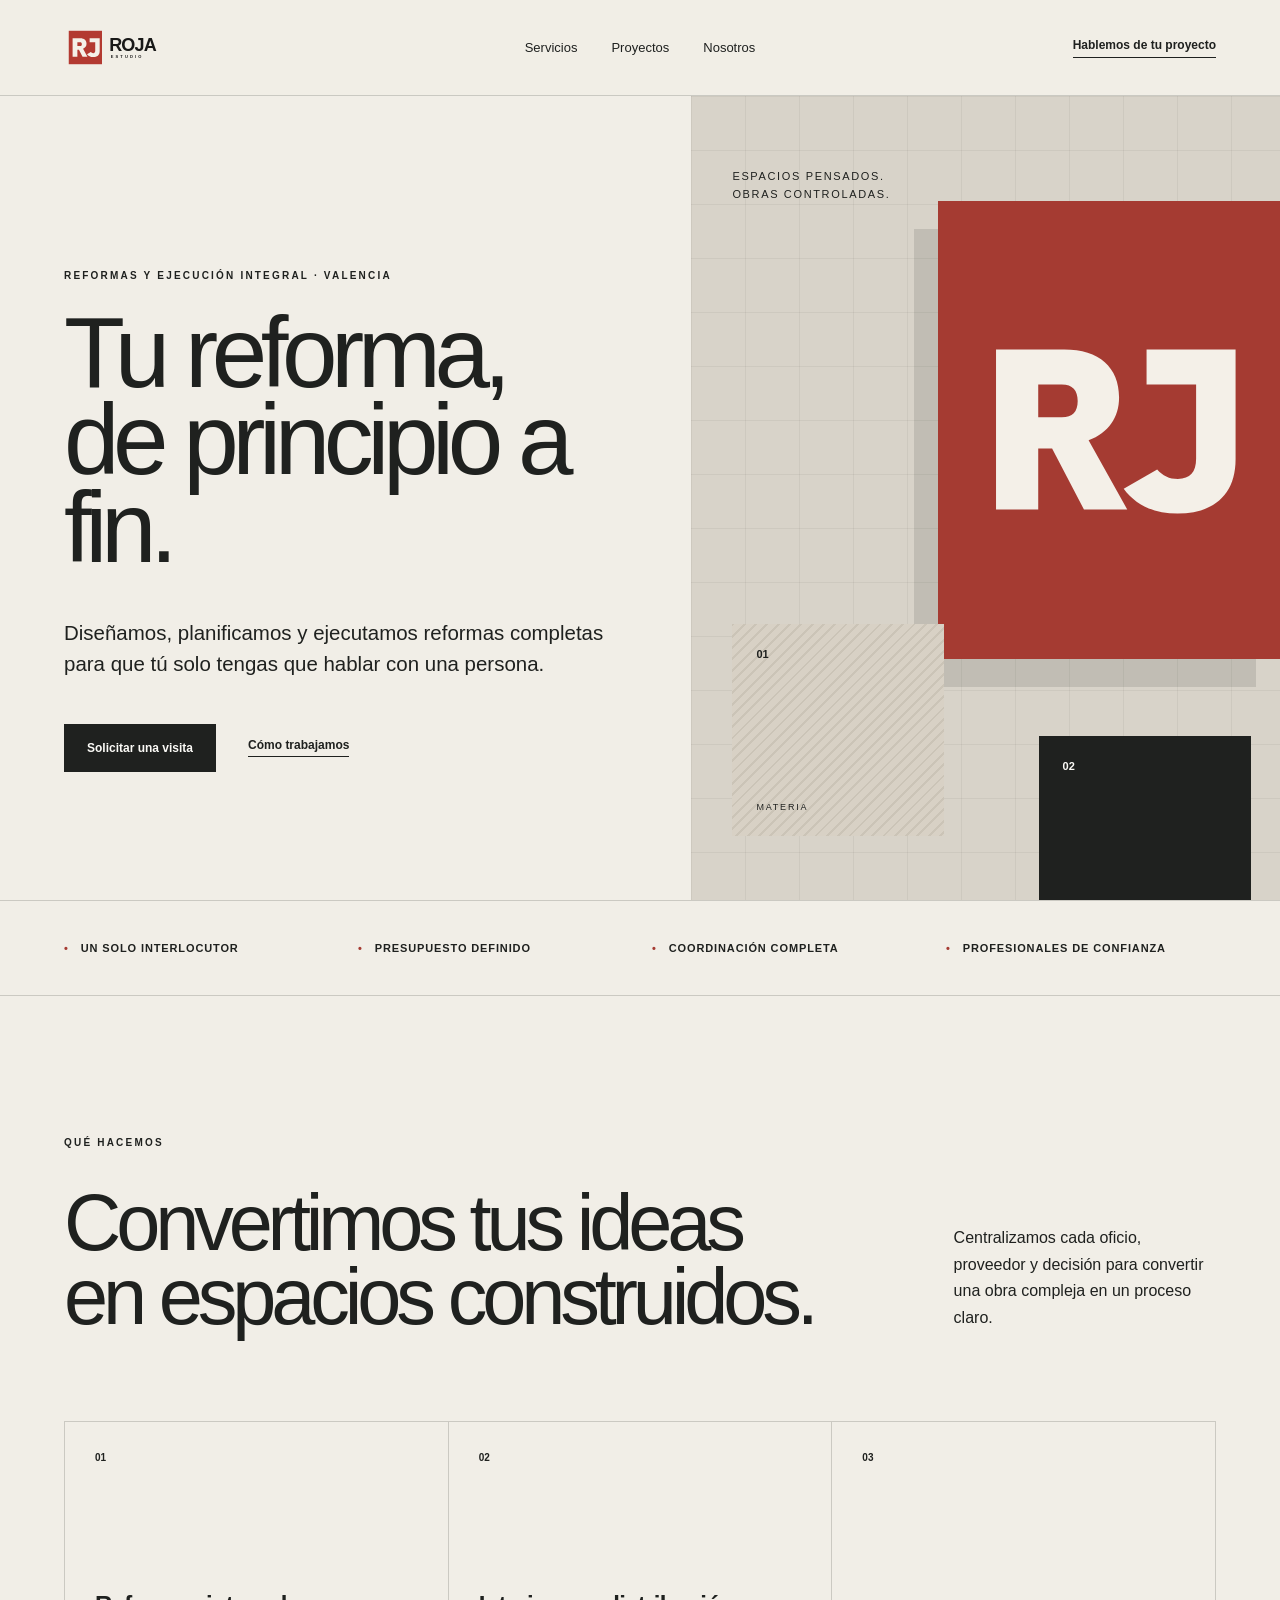
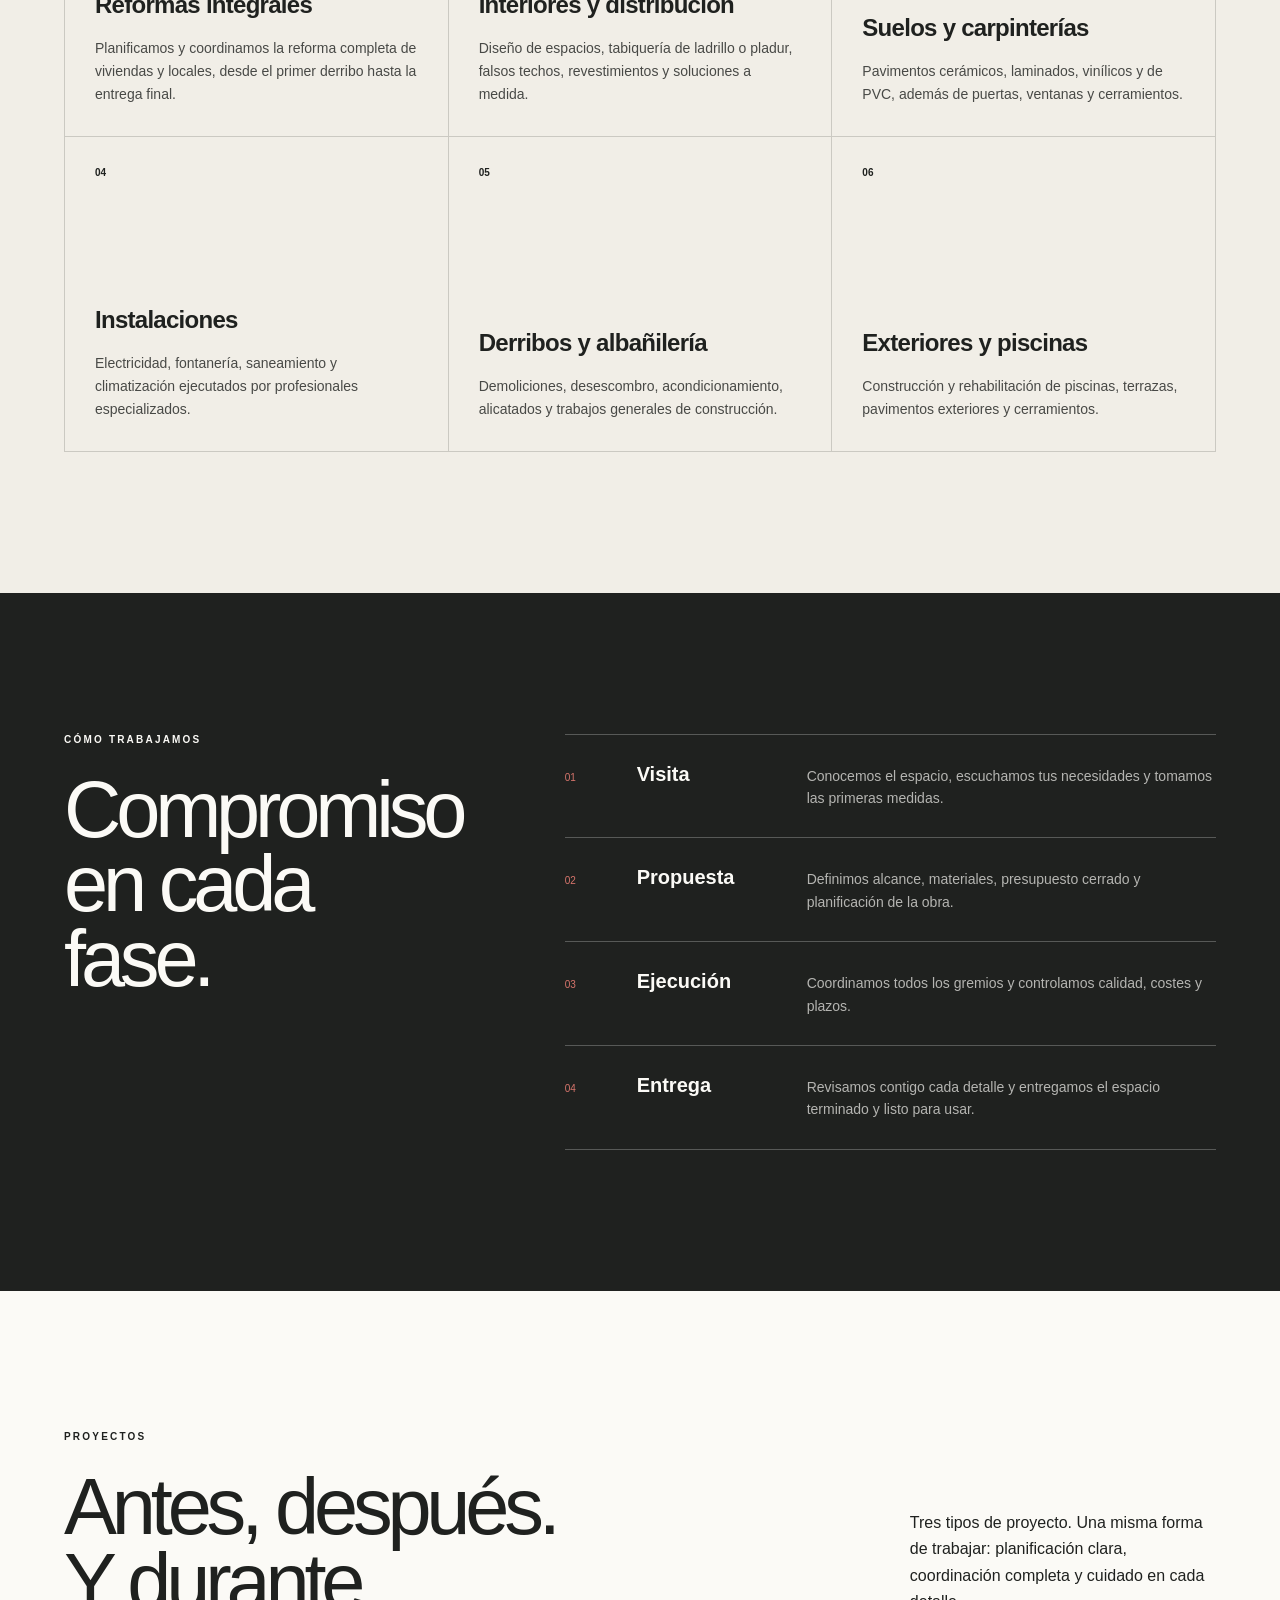
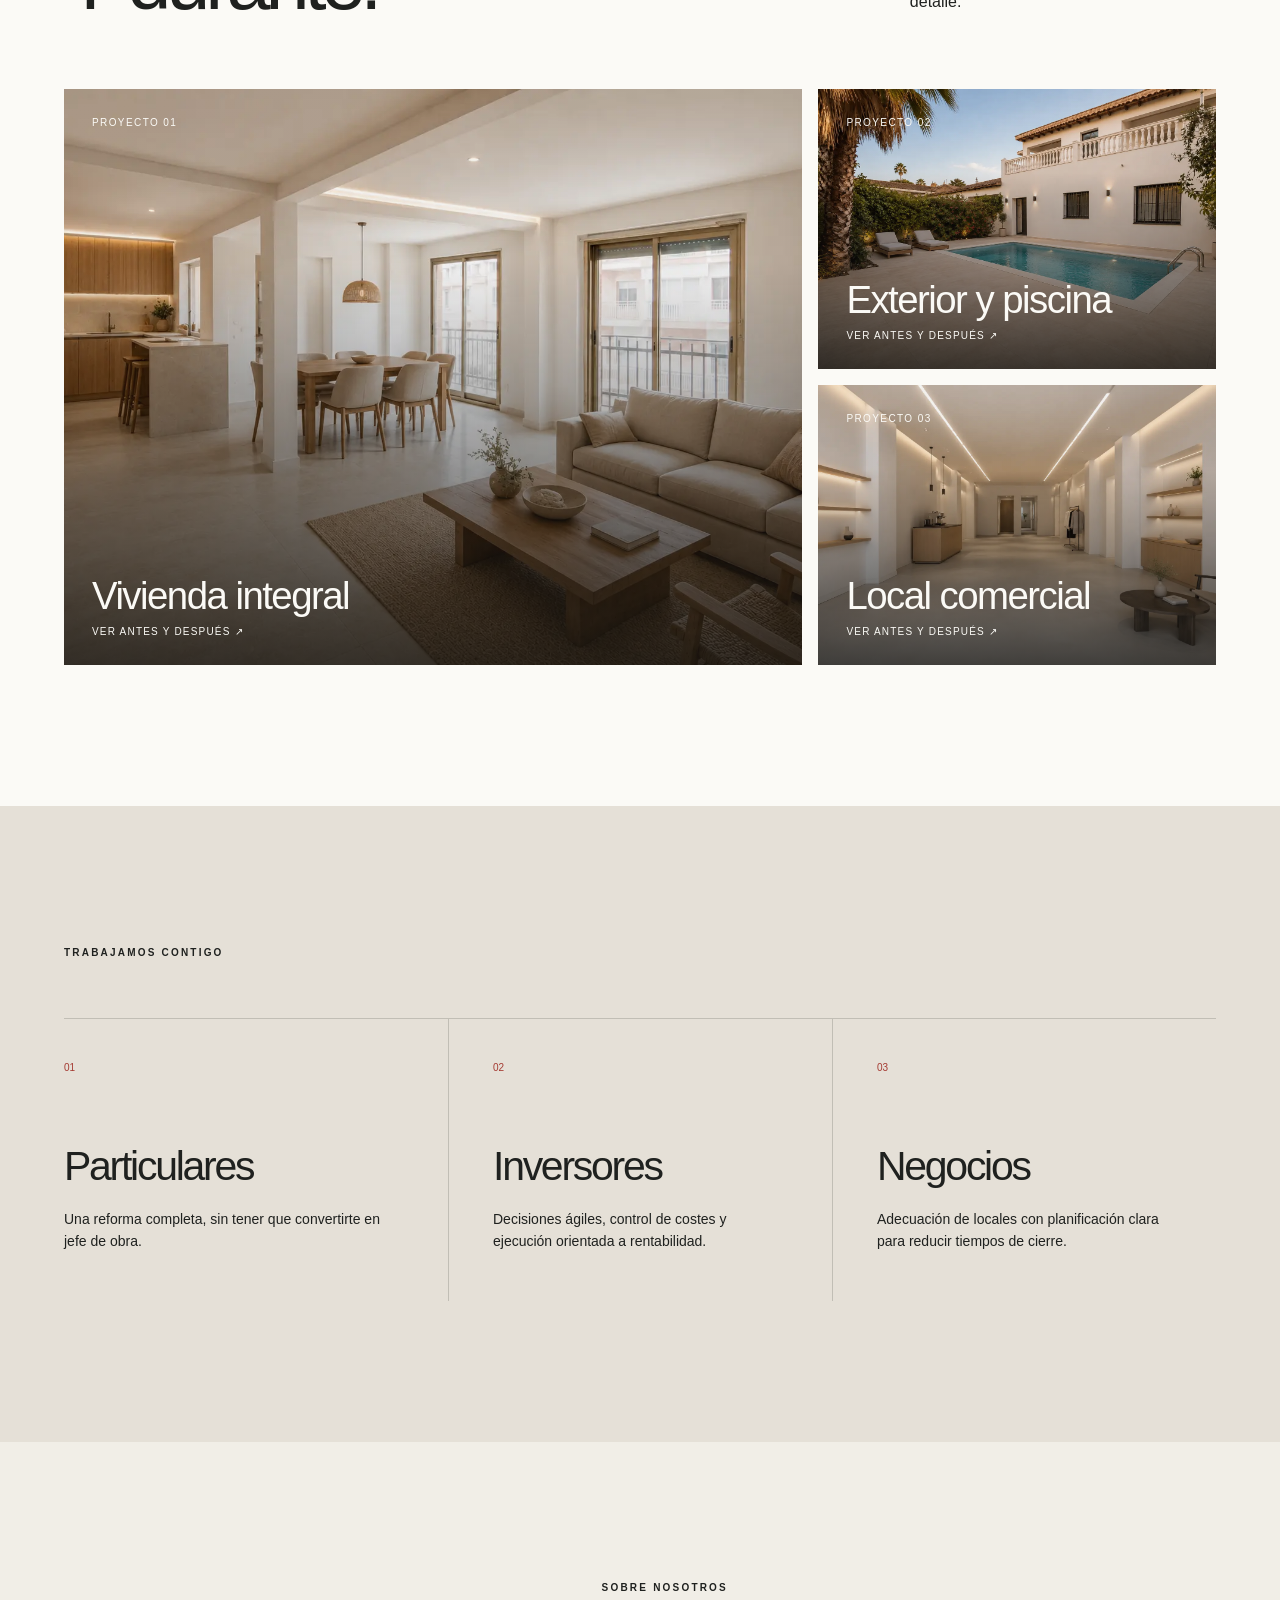
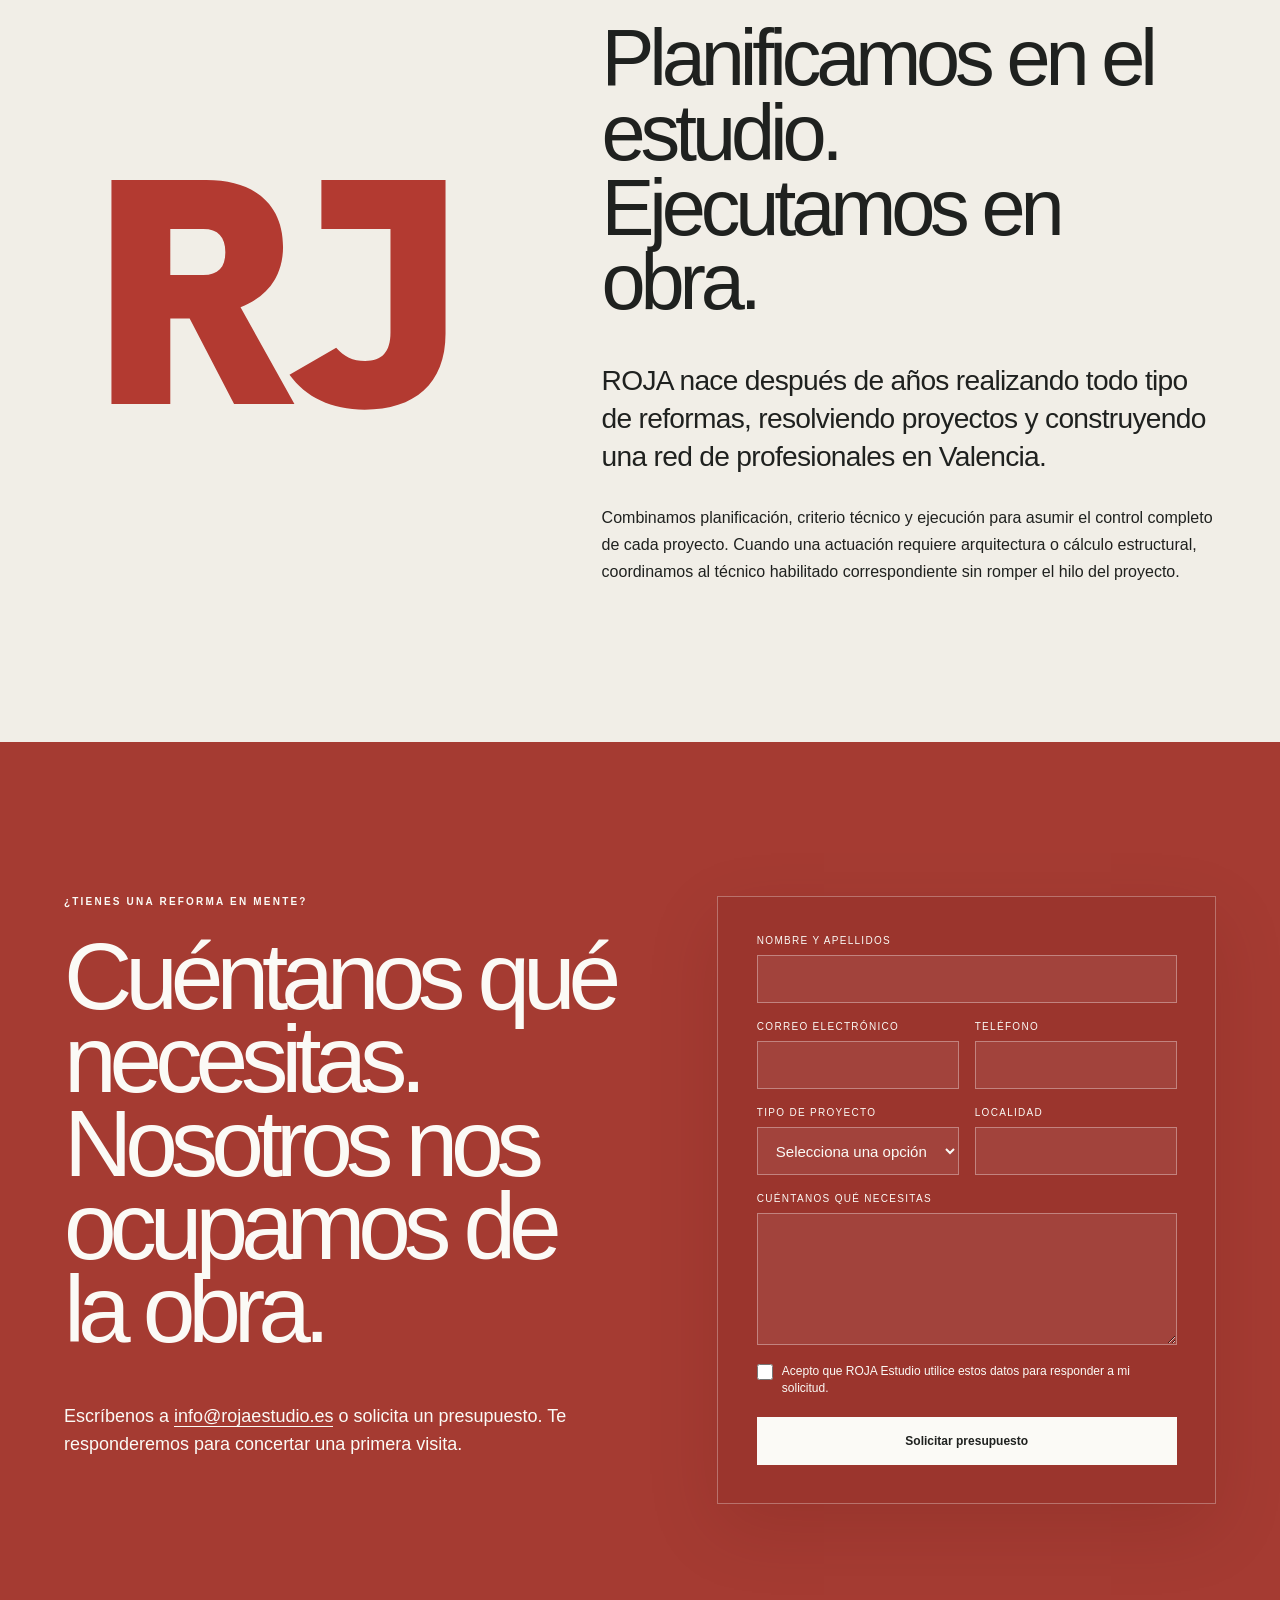
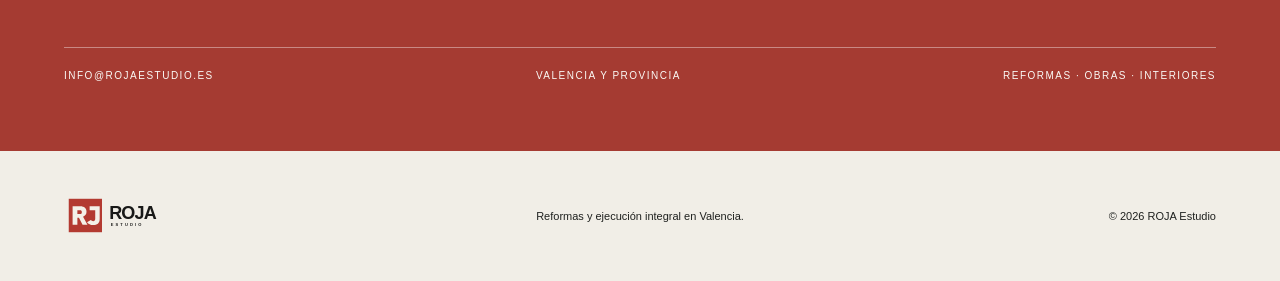
==== commit 97725d98: "Add files via upload" ====
--- a/index.html
+++ b/index.html
@@ -5,10 +5,35 @@
   <meta name="viewport" content="width=device-width, initial-scale=1">
   <title>ROJA Estudio | Reformas integrales en Valencia</title>
   <meta name="description" content="Diseño, planificación y ejecución integral de reformas de viviendas, locales, exteriores y piscinas en Valencia.">
-  <meta name="robots" content="noindex, nofollow">
+  <meta name="robots" content="index, follow">
   <meta name="theme-color" content="#a53b32">
+  <link rel="canonical" href="https://rojaestudio.es/">
   <link rel="icon" href="/assets/brand/roja-rj-separado.svg" type="image/svg+xml">
-  <link rel="stylesheet" href="/styles.css?v=20260818-3">
+  <link rel="icon" href="/favicon-48.png" type="image/png" sizes="48x48">
+  <link rel="shortcut icon" href="/favicon.ico">
+  <link rel="apple-touch-icon" href="/apple-touch-icon.png" sizes="180x180">
+  <meta property="og:title" content="ROJA Estudio | Reformas integrales en Valencia">
+  <meta property="og:description" content="Diseño, planificación y ejecución integral de reformas de viviendas, locales, exteriores y piscinas en Valencia.">
+  <meta property="og:url" content="https://rojaestudio.es/">
+  <meta property="og:type" content="website">
+  <meta property="og:image" content="https://rojaestudio.es/assets/brand/roja-social-share-rj-separado-1200x630.png">
+  <link rel="stylesheet" href="/styles.css?v=20260818-4">
+  <script type="application/ld+json">
+  {
+    "@context": "https://schema.org",
+    "@type": "HomeAndConstructionBusiness",
+    "name": "ROJA Estudio",
+    "url": "https://rojaestudio.es/",
+    "logo": "https://rojaestudio.es/assets/brand/google-business-logo-rj-separado-720.png",
+    "image": "https://rojaestudio.es/assets/brand/roja-social-share-rj-separado-1200x630.png",
+    "email": "info@rojaestudio.es",
+    "areaServed": {
+      "@type": "AdministrativeArea",
+      "name": "Valencia"
+    },
+    "description": "Diseño, planificación y ejecución integral de reformas de viviendas, locales, exteriores y piscinas en Valencia."
+  }
+  </script>
 </head>
 <body>
   <main>
@@ -21,9 +46,9 @@
     <section class="hero" id="inicio">
       <div class="hero-copy">
         <p class="eyebrow">Reformas y ejecución integral · Valencia</p>
-        <h1>La obra,<br>bien dirigida.</h1>
+        <h1>Tu reforma,<br>de principio a fin.</h1>
         <p class="hero-intro">Diseñamos, planificamos y ejecutamos reformas completas para que tú solo tengas que hablar con una persona.</p>
-        <div class="hero-actions"><a class="button button-dark" href="#contacto">Solicitar una visita</a><a class="text-link" href="#como-trabajamos">Cómo trabajamos <span>↘</span></a></div>
+        <div class="hero-actions"><a class="button button-dark" href="#contacto">Solicitar una visita</a><a class="text-link" href="#como-trabajamos">Cómo trabajamos</a></div>
       </div>
       <div class="hero-visual" aria-label="Composición arquitectónica de ROJA Estudio">
         <div class="plan-grid"></div><div class="red-volume"><img class="hero-monogram" src="/assets/brand/roja-rj-symbol-ivory.svg" alt="" aria-hidden="true"></div>
@@ -35,7 +60,7 @@
     <section class="promise" aria-label="Propuesta de valor"><p>Un solo interlocutor</p><p>Presupuesto definido</p><p>Coordinación completa</p><p>Profesionales de confianza</p></section>
 
     <section class="section services" id="servicios">
-      <div class="section-heading"><p class="eyebrow">Qué hacemos</p><h2>Convertimos tus ideas<br>en espacios construidos.</h2><p>Centralizamos cada oficio, proveedor y decisión para convertir una obra compleja en un proceso claro.</p></div>
+      <div class="section-heading"><div class="services-title"><p class="eyebrow">Qué hacemos</p><h2><span>Convertimos tus ideas</span><span>en espacios construidos.</span></h2></div><p>Centralizamos cada oficio, proveedor y decisión para convertir una obra compleja en un proceso claro.</p></div>
       <div class="service-grid">
         <article class="service-card"><span>01</span><h3>Reformas integrales</h3><p>Planificamos y coordinamos la reforma completa de viviendas y locales, desde el primer derribo hasta la entrega final.</p></article>
         <article class="service-card"><span>02</span><h3>Interiores y distribución</h3><p>Diseño de espacios, tabiquería de ladrillo o pladur, falsos techos, revestimientos y soluciones a medida.</p></article>
@@ -57,7 +82,7 @@
     </section>
 
     <section class="section projects" id="proyectos">
-      <div class="projects-heading"><div><p class="eyebrow">Proyectos</p><h2>Antes. Después…<br>Y durante.</h2></div><p>Tres tipos de proyecto. Una misma forma de trabajar: planificación clara, coordinación completa y cuidado en cada detalle.</p></div>
+      <div class="projects-heading"><div><p class="eyebrow">Proyectos</p><h2>Antes, después.<br>Y durante.</h2></div><p>Tres tipos de proyecto. Una misma forma de trabajar: planificación clara, coordinación completa y cuidado en cada detalle.</p></div>
       <div class="project-grid">
         <a class="project project-large" href="proyectos/vivienda-integral/"><div class="project-photo"><img src="images/vivienda-despues.webp" alt="Vivienda reformada"><span>Proyecto 01</span><strong>Vivienda integral</strong><small>Ver antes y después ↗</small></div></a>
         <a class="project" href="proyectos/exterior-piscina/"><div class="project-photo"><img src="images/piscina-despues.webp" alt="Exterior y piscina reformados"><span>Proyecto 02</span><strong>Exterior y piscina</strong><small>Ver antes y después ↗</small></div></a>
@@ -72,7 +97,7 @@
 
     <section class="section about" id="nosotros">
       <div class="about-mark"><img src="/assets/brand/roja-rj-symbol-red.svg" alt="RJ"></div>
-      <div class="about-copy"><p class="eyebrow">Sobre nosotros</p><h2>Ejecutamos en obra.<br>Lo planificamos en el estudio.</h2><p class="about-lead">ROJA nace después de años reformando, resolviendo imprevistos y construyendo una red de profesionales en Valencia.</p><p>Combinamos planificación, criterio técnico y ejecución para asumir el control completo de cada proyecto. Cuando una actuación requiere arquitectura o cálculo estructural, coordinamos al técnico habilitado correspondiente sin romper el hilo del proyecto.</p></div>
+      <div class="about-copy"><p class="eyebrow">Sobre nosotros</p><h2>Planificamos en el estudio.<br>Ejecutamos en obra.</h2><p class="about-lead">ROJA nace después de años realizando todo tipo de reformas, resolviendo proyectos y construyendo una red de profesionales en Valencia.</p><p>Combinamos planificación, criterio técnico y ejecución para asumir el control completo de cada proyecto. Cuando una actuación requiere arquitectura o cálculo estructural, coordinamos al técnico habilitado correspondiente sin romper el hilo del proyecto.</p></div>
     </section>
 
     <section class="contact" id="contacto">
--- a/styles.css
+++ b/styles.css
@@ -1,15 +1,16 @@
 :root{--red:#a53b32;--ink:#1f211f;--paper:#f1eee7;--paper-2:#e5e0d7;--line:rgba(31,33,31,.18);--white:#fbfaf6}
-*{box-sizing:border-box}html{scroll-behavior:smooth}body{margin:0;background:var(--paper);color:var(--ink);font-family:Arial,Helvetica,sans-serif;-webkit-font-smoothing:antialiased}a{color:inherit;text-decoration:none}p,h1,h2,h3{margin-top:0}
+*{box-sizing:border-box}html{scroll-behavior:smooth}body{margin:0;overflow-x:hidden;background:var(--paper);color:var(--ink);font-family:Arial,Helvetica,sans-serif;-webkit-font-smoothing:antialiased}img{max-width:100%}a{color:inherit;text-decoration:none}p,h1,h2,h3{margin-top:0}
 
-.site-header{height:92px;padding:0 clamp(24px,5vw,78px);display:grid;grid-template-columns:1fr auto 1fr;align-items:center;border-bottom:1px solid var(--line);position:relative;z-index:5}.brand{display:inline-flex;align-items:center;width:max-content}.brand img{display:block;width:142px;height:auto}.brand span{font-size:25px;font-weight:800;letter-spacing:-.07em}.brand small{font-size:8px;letter-spacing:.3em;font-weight:700}nav{display:flex;gap:34px;font-size:13px}nav a,.header-cta{transition:opacity .2s ease}nav a:hover,.header-cta:hover{opacity:.55}.header-cta{justify-self:end;font-size:12px;font-weight:700;border-bottom:1px solid currentColor;padding-bottom:5px}
+.site-header{height:96px;padding:0 clamp(24px,5vw,78px);display:grid;grid-template-columns:1fr auto 1fr;align-items:center;border-bottom:1px solid var(--line);position:sticky;top:0;z-index:100;background:rgba(241,238,231,.96);-webkit-backdrop-filter:blur(12px);backdrop-filter:blur(12px)}.brand{display:inline-flex;align-items:center;width:max-content}.brand img{display:block;width:190px;height:auto}.brand span{font-size:25px;font-weight:800;letter-spacing:-.07em}.brand small{font-size:8px;letter-spacing:.3em;font-weight:700}nav{display:flex;gap:34px;font-size:13px}nav a,.header-cta{transition:opacity .2s ease}nav a:hover,.header-cta:hover{opacity:.55}.header-cta{justify-self:end;font-size:12px;font-weight:700;border-bottom:1px solid currentColor;padding-bottom:5px}.hero,.section,.contact{scroll-margin-top:96px}
 
-.hero{min-height:calc(100vh - 92px);display:grid;grid-template-columns:54% 46%}.hero-copy{padding:clamp(70px,9vw,140px) clamp(24px,6vw,100px) 70px clamp(24px,5vw,78px);display:flex;flex-direction:column;justify-content:center}.eyebrow{font-size:10px;text-transform:uppercase;letter-spacing:.22em;font-weight:700;margin-bottom:28px}.hero h1{font-size:clamp(70px,9.4vw,158px);line-height:.82;letter-spacing:-.075em;font-weight:500;margin-bottom:46px}.hero-intro{font-size:clamp(18px,1.6vw,25px);line-height:1.5;max-width:610px;margin-bottom:44px}.hero-actions{display:flex;align-items:center;gap:32px}.button{display:inline-flex;padding:17px 23px;font-size:12px;font-weight:700;transition:transform .2s ease}.button:hover{transform:translateY(-2px)}.button-dark{background:var(--ink);color:var(--white)}.text-link{font-size:12px;font-weight:700;display:flex;gap:12px;align-items:center}.text-link span{font-size:18px;color:var(--red)}
+.hero{min-height:calc(100vh - 96px);display:grid;grid-template-columns:54% 46%}.hero-copy{padding:clamp(70px,9vw,140px) clamp(24px,6vw,100px) 70px clamp(24px,5vw,78px);display:flex;flex-direction:column;justify-content:center}.eyebrow{font-size:10px;text-transform:uppercase;letter-spacing:.22em;font-weight:700;margin-bottom:28px}.hero h1{font-size:clamp(66px,7.8vw,130px);line-height:.88;letter-spacing:-.065em;font-weight:500;margin-bottom:46px}.hero-intro{font-size:clamp(18px,1.6vw,25px);line-height:1.5;max-width:610px;margin-bottom:44px}.hero-actions{display:flex;align-items:center;gap:32px}.button{display:inline-flex;padding:17px 23px;font-size:12px;font-weight:700;transition:transform .2s ease}.button:hover{transform:translateY(-2px)}.button-dark{background:var(--ink);color:var(--white)}.text-link{font-size:12px;font-weight:700;display:inline-flex;align-items:center;border-bottom:1px solid currentColor;padding-bottom:4px}
 
 .hero-visual{position:relative;overflow:hidden;background:#d8d3c9;min-height:620px}.plan-grid{position:absolute;inset:0;opacity:.32;background-image:linear-gradient(var(--line) 1px,transparent 1px),linear-gradient(90deg,var(--line) 1px,transparent 1px);background-size:54px 54px}.red-volume{position:absolute;width:58%;height:57%;right:0;top:13%;background:var(--red);display:grid;place-items:center;box-shadow:-24px 28px 0 rgba(31,33,31,.12)}.hero-monogram{width:86%;height:86%;object-fit:contain;display:block}.material-card{position:absolute;width:36%;aspect-ratio:1;padding:24px;display:flex;flex-direction:column;justify-content:space-between}.material-card span{font-size:11px;font-weight:700}.material-card small{font-size:9px;text-transform:uppercase;letter-spacing:.2em}.material-stone{left:7%;bottom:8%;background:repeating-linear-gradient(135deg,#cbc4b7 0 2px,#d8d1c5 2px 8px)}.material-line{right:5%;bottom:-6%;background:var(--ink);color:var(--white)}.visual-note{position:absolute;top:9%;left:7%;font-size:11px;text-transform:uppercase;letter-spacing:.15em;line-height:1.6}
 
 .promise{min-height:96px;padding:0 clamp(24px,5vw,78px);border-top:1px solid var(--line);border-bottom:1px solid var(--line);display:grid;grid-template-columns:repeat(4,1fr);align-items:center;gap:24px}.promise p{margin:0;font-size:11px;font-weight:700;text-transform:uppercase;letter-spacing:.08em}.promise p:before{content:"•";color:var(--red);margin-right:12px}
 
-.section{padding:clamp(90px,11vw,180px) clamp(24px,5vw,78px)}.section-heading{display:grid;grid-template-columns:1fr 1.6fr 1fr;gap:48px;align-items:end;margin-bottom:86px}.section-heading .eyebrow{align-self:start}.section h2{font-size:clamp(48px,6.2vw,104px);line-height:.94;letter-spacing:-.065em;font-weight:500;margin-bottom:0}.section-heading>p:last-child,.projects-heading>p{font-size:16px;line-height:1.65;margin-bottom:4px;max-width:440px}.service-grid{display:grid;grid-template-columns:repeat(3,1fr);border-top:1px solid var(--line);border-left:1px solid var(--line)}.service-card{min-height:315px;padding:30px;border-right:1px solid var(--line);border-bottom:1px solid var(--line);display:flex;flex-direction:column;transition:background .25s,color .25s}.service-card:hover{background:var(--red);color:var(--white)}.service-card>span{font-size:10px;font-weight:700;margin-bottom:auto}.service-card h3{font-size:24px;letter-spacing:-.03em;margin-bottom:18px}.service-card p{font-size:14px;line-height:1.65;margin-bottom:0;max-width:340px;opacity:.8}
+.section{padding:clamp(90px,11vw,180px) clamp(24px,5vw,78px)}.section-heading{display:grid;grid-template-columns:minmax(0,1.65fr) minmax(260px,.55fr);gap:8vw;align-items:end;margin-bottom:86px}.services-title{min-width:0}.services-title .eyebrow{margin-bottom:38px}.services-title h2{font-size:clamp(48px,5.2vw,88px);line-height:.96}.services-title h2 span{display:block}.section h2{font-size:clamp(48px,6.2vw,104px);line-height:.94;letter-spacing:-.065em;font-weight:500;margin-bottom:0}.section-heading>p:last-child,.projects-heading>p{font-size:16px;line-height:1.65;margin-bottom:4px;max-width:440px}.service-grid{display:grid;grid-template-columns:repeat(3,1fr);border-top:1px solid var(--line);border-left:1px solid var(--line)}.service-card{min-height:315px;padding:30px;border-right:1px solid var(--line);border-bottom:1px solid var(--line);display:flex;flex-direction:column;transition:background .25s,color .25s}.service-card:hover{background:var(--red);color:var(--white)}.service-card>span{font-size:10px;font-weight:700;margin-bottom:auto}.service-card h3{font-size:24px;letter-spacing:-.03em;margin-bottom:18px}.service-card p{font-size:14px;line-height:1.65;margin-bottom:0;max-width:340px;opacity:.8}
+@media(min-width:981px){.services-title h2 span{white-space:nowrap}}
 
 .process{background:var(--ink);color:var(--white);display:grid;grid-template-columns:.75fr 1.25fr;gap:8vw}.process-title h2{max-width:620px}.process-list{border-top:1px solid rgba(255,255,255,.25)}.process-list article{display:grid;grid-template-columns:52px 150px 1fr;gap:20px;padding:28px 0;border-bottom:1px solid rgba(255,255,255,.25);align-items:baseline}.process-list span{color:#d7756c;font-size:10px}.process-list h3{font-size:20px;margin:0}.process-list p{font-size:14px;line-height:1.6;opacity:.68;margin:0}
 
@@ -27,6 +28,6 @@
 
 footer{min-height:130px;padding:0 clamp(24px,5vw,78px);display:grid;grid-template-columns:1fr auto 1fr;align-items:center;font-size:11px}.footer-brand{justify-self:start}footer p{margin:0}footer p:last-child{justify-self:end}
 
-@media(max-width:980px){.site-header{grid-template-columns:1fr auto}nav{display:none}.hero{grid-template-columns:1fr}.hero-copy{min-height:720px}.hero-visual{min-height:680px}.promise{grid-template-columns:repeat(2,1fr);padding-top:24px;padding-bottom:24px;gap:22px}.section-heading{grid-template-columns:1fr}.section-heading .eyebrow{margin-bottom:0}.service-grid{grid-template-columns:repeat(2,1fr)}.process,.about,.contact,.case-hero{grid-template-columns:1fr}.about-mark{width:230px}.projects-heading{grid-template-columns:1fr}.comparison-grid{grid-template-columns:1fr}}
-@media(max-width:640px){.site-header{height:74px;padding:0 20px}.brand img{width:118px}.header-cta{font-size:10px}.project-nav-back{font-size:10px}.hero{min-height:auto}.hero-copy{min-height:650px;padding:72px 22px 60px}.hero h1{font-size:clamp(65px,22vw,98px);margin-bottom:36px}.hero-intro{font-size:18px}.hero-actions{align-items:flex-start;flex-direction:column}.hero-visual{min-height:540px}.red-volume{width:64%;height:54%}.material-card{width:43%}.promise{grid-template-columns:1fr}.section{padding:92px 22px}.section-heading{margin-bottom:52px;gap:26px}.section h2{font-size:54px}.service-grid{grid-template-columns:1fr}.service-card{min-height:275px}.process{gap:58px}.process-list article{grid-template-columns:36px 1fr}.process-list p{grid-column:2}.project-grid{grid-template-columns:1fr;grid-template-rows:420px 260px 260px}.project-large{grid-row:auto}.audience-list{grid-template-columns:1fr}.audience-list article+article{border-left:0;padding-left:0}.audience-list h3{margin-top:48px}.about-mark{width:190px}.contact{padding:100px 22px 50px}.contact h2{font-size:59px}.form-row{grid-template-columns:1fr}.contact-meta{flex-direction:column;gap:12px}.case-hero{padding:80px 22px 58px}.case-hero h1{font-size:64px}.comparison{padding:40px 22px 90px}.case-meta{flex-direction:column;gap:8px}.case-cta{align-items:flex-start;flex-direction:column;padding:70px 22px}footer{grid-template-columns:1fr;gap:18px;padding:35px 22px}footer p:last-child{justify-self:start}}
+@media(max-width:980px){.site-header{grid-template-columns:1fr auto}nav{display:none}.hero{grid-template-columns:1fr}.hero-copy{min-height:720px}.hero-visual{min-height:680px}.promise{grid-template-columns:repeat(2,1fr);padding-top:24px;padding-bottom:24px;gap:22px}.section-heading{grid-template-columns:1fr}.services-title .eyebrow{margin-bottom:28px}.service-grid{grid-template-columns:repeat(2,1fr)}.process,.about,.contact,.case-hero{grid-template-columns:1fr}.about-mark{width:230px}.projects-heading{grid-template-columns:1fr}.comparison-grid{grid-template-columns:1fr}}
+@media(max-width:640px){.site-header{height:76px;padding:0 20px}.brand img{width:132px}.header-cta{font-size:10px;max-width:118px;text-align:right;line-height:1.25}.project-header{grid-template-columns:1fr auto}.project-header>.eyebrow{display:none}.project-nav-back{font-size:10px;white-space:nowrap}.hero,.section,.contact{scroll-margin-top:76px}.hero{min-height:auto}.hero-copy{min-height:610px;padding:68px 22px 56px}.hero h1{font-size:clamp(54px,16.8vw,70px);line-height:.91;letter-spacing:-.055em;margin-bottom:34px}.hero-intro{font-size:18px}.hero-actions{align-items:flex-start;flex-direction:column;gap:24px}.hero-visual{min-height:520px}.red-volume{width:64%;height:54%}.material-card{width:43%;padding:19px}.visual-note{font-size:9px}.promise{grid-template-columns:1fr}.section{padding:88px 22px}.section-heading{margin-bottom:50px;gap:28px}.section h2,.services-title h2{font-size:clamp(44px,14vw,54px);line-height:.98;letter-spacing:-.055em}.services-title h2 span{display:inline}.services-title h2 span+span:before{content:" ";}.service-grid{grid-template-columns:1fr}.service-card{min-height:260px}.process{gap:56px}.process-list article{grid-template-columns:36px minmax(0,1fr);gap:14px}.process-list p{grid-column:2}.project-grid{grid-template-columns:1fr;grid-template-rows:390px 250px 250px}.project-large{grid-row:auto}.project-photo{padding:22px}.project-photo span{left:22px;top:22px}.audience-list{grid-template-columns:1fr}.audience-list article+article{border-left:0;padding-left:0}.audience-list h3{margin-top:48px}.about-mark{width:180px}.about-copy h2{font-size:clamp(42px,13vw,52px);line-height:1}.about-copy .about-lead{font-size:22px!important}.contact{padding:88px 22px 48px;gap:58px}.contact h2{font-size:clamp(47px,14vw,58px);line-height:.94;letter-spacing:-.06em}.contact-intro>p:not(.eyebrow){font-size:17px}.contact-intro a,.contact-meta a{overflow-wrap:anywhere}.budget-form{padding:22px 18px}.form-row{grid-template-columns:1fr}.contact-meta{flex-direction:column;gap:12px}.case-hero{padding:76px 22px 54px}.case-hero h1{font-size:clamp(52px,16vw,64px);line-height:.9}.comparison{padding:40px 22px 88px}.case-meta{flex-direction:column;gap:8px}.case-cta{align-items:flex-start;flex-direction:column;padding:68px 22px}footer{grid-template-columns:1fr;gap:18px;padding:35px 22px}footer p:last-child{justify-self:start}}
 @media(prefers-reduced-motion:reduce){html{scroll-behavior:auto}*,*:before,*:after{transition:none!important}}
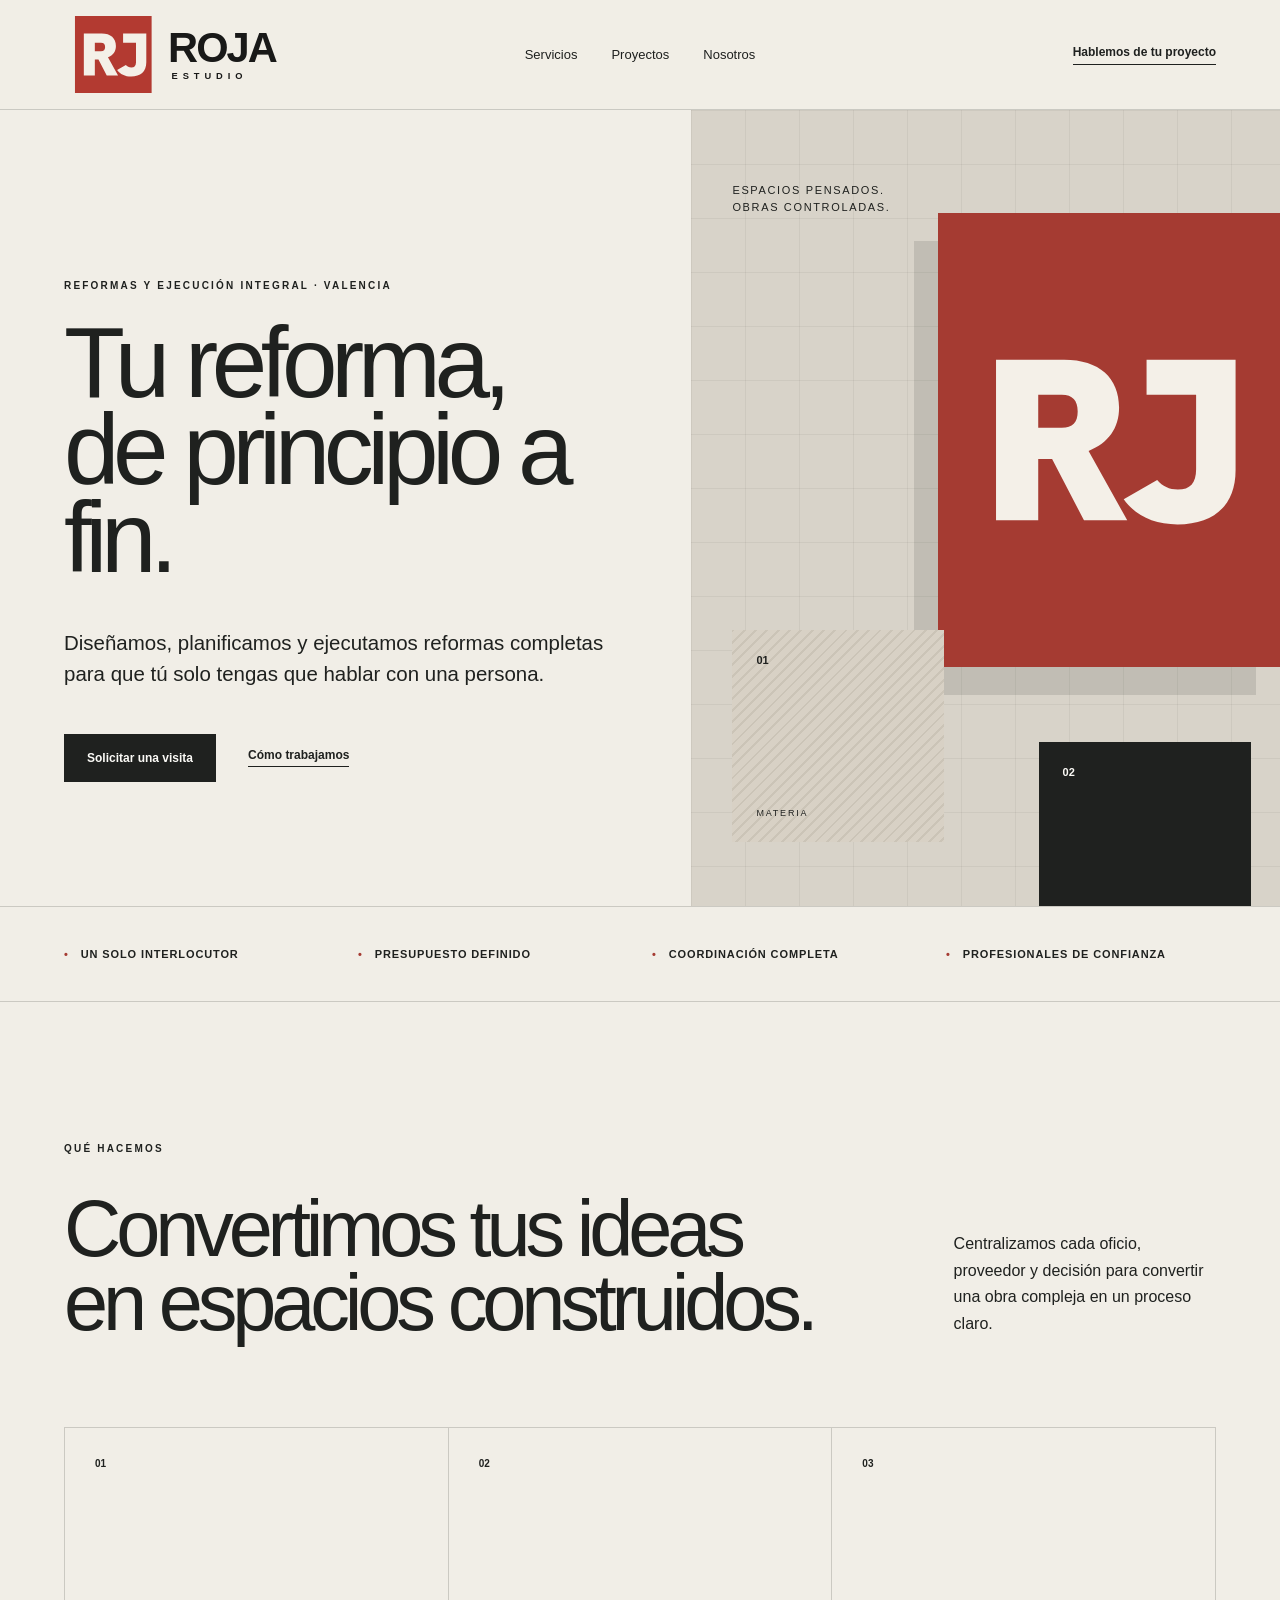
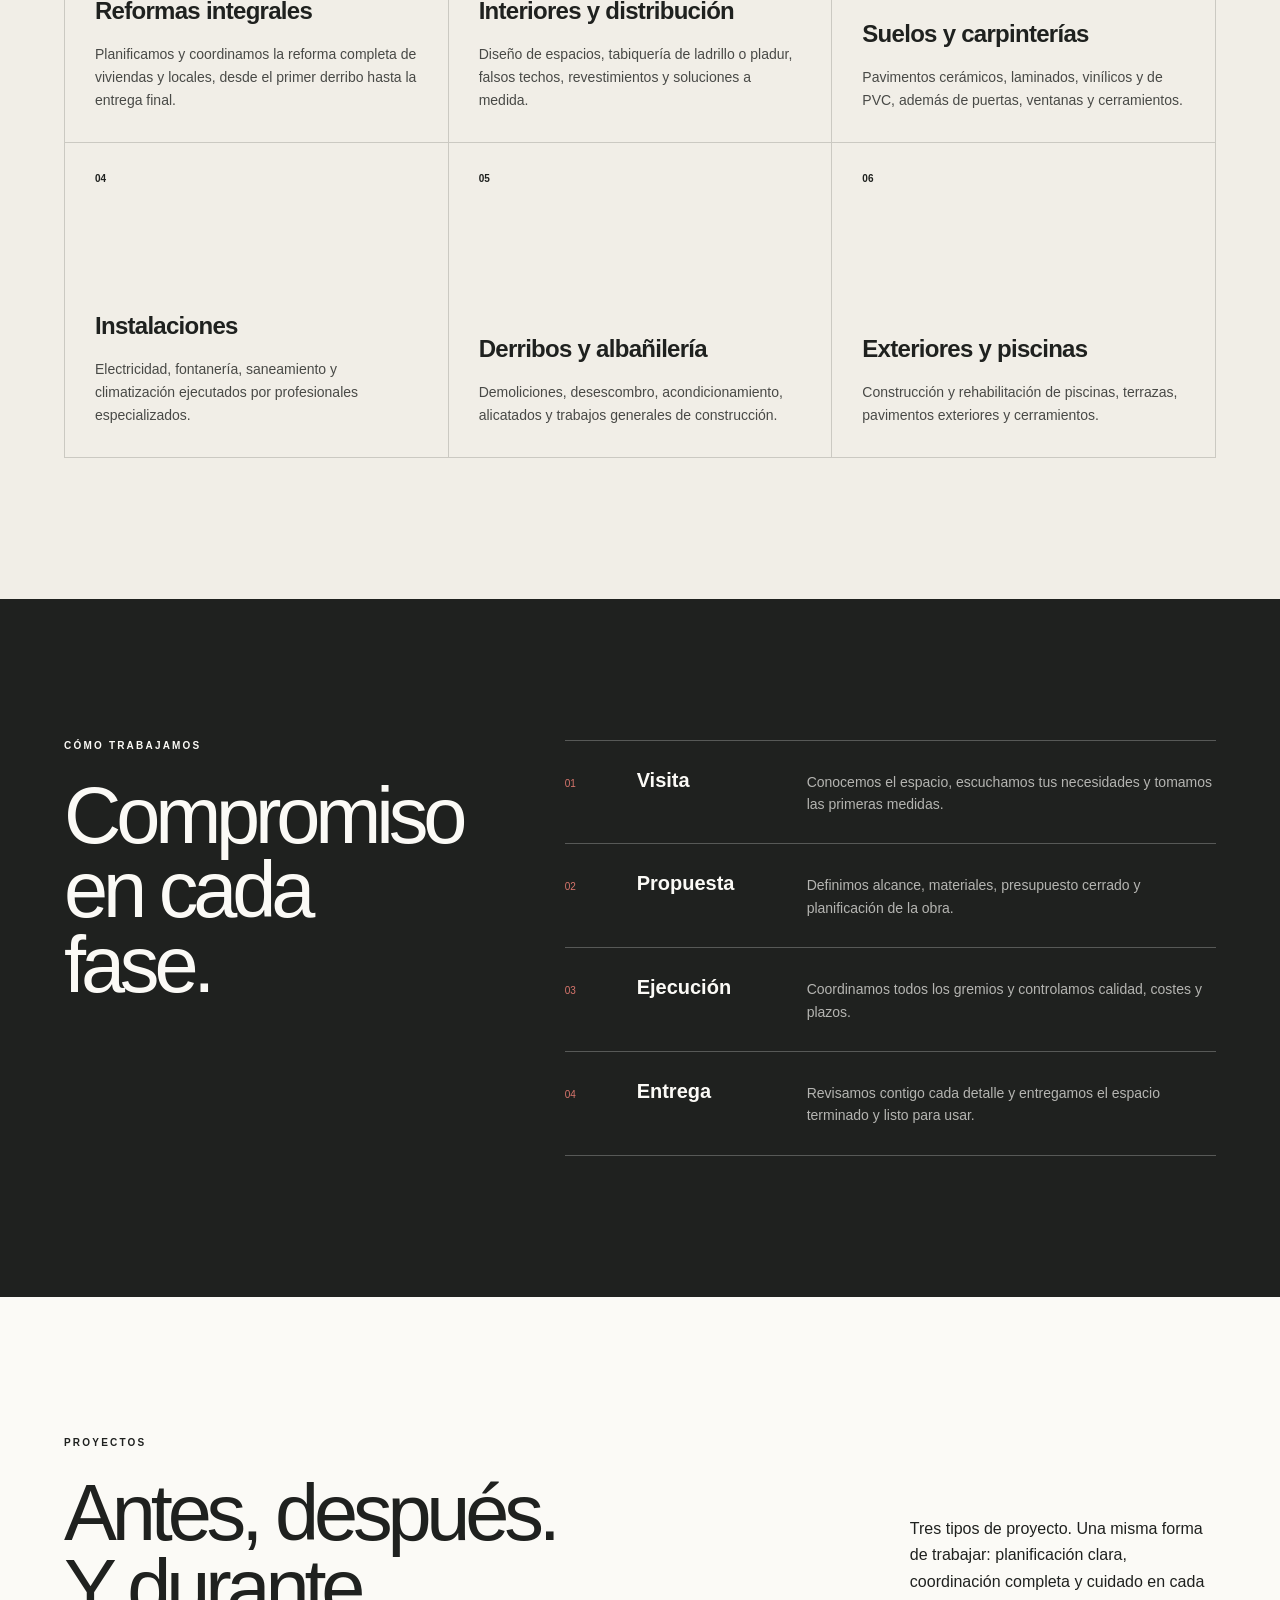
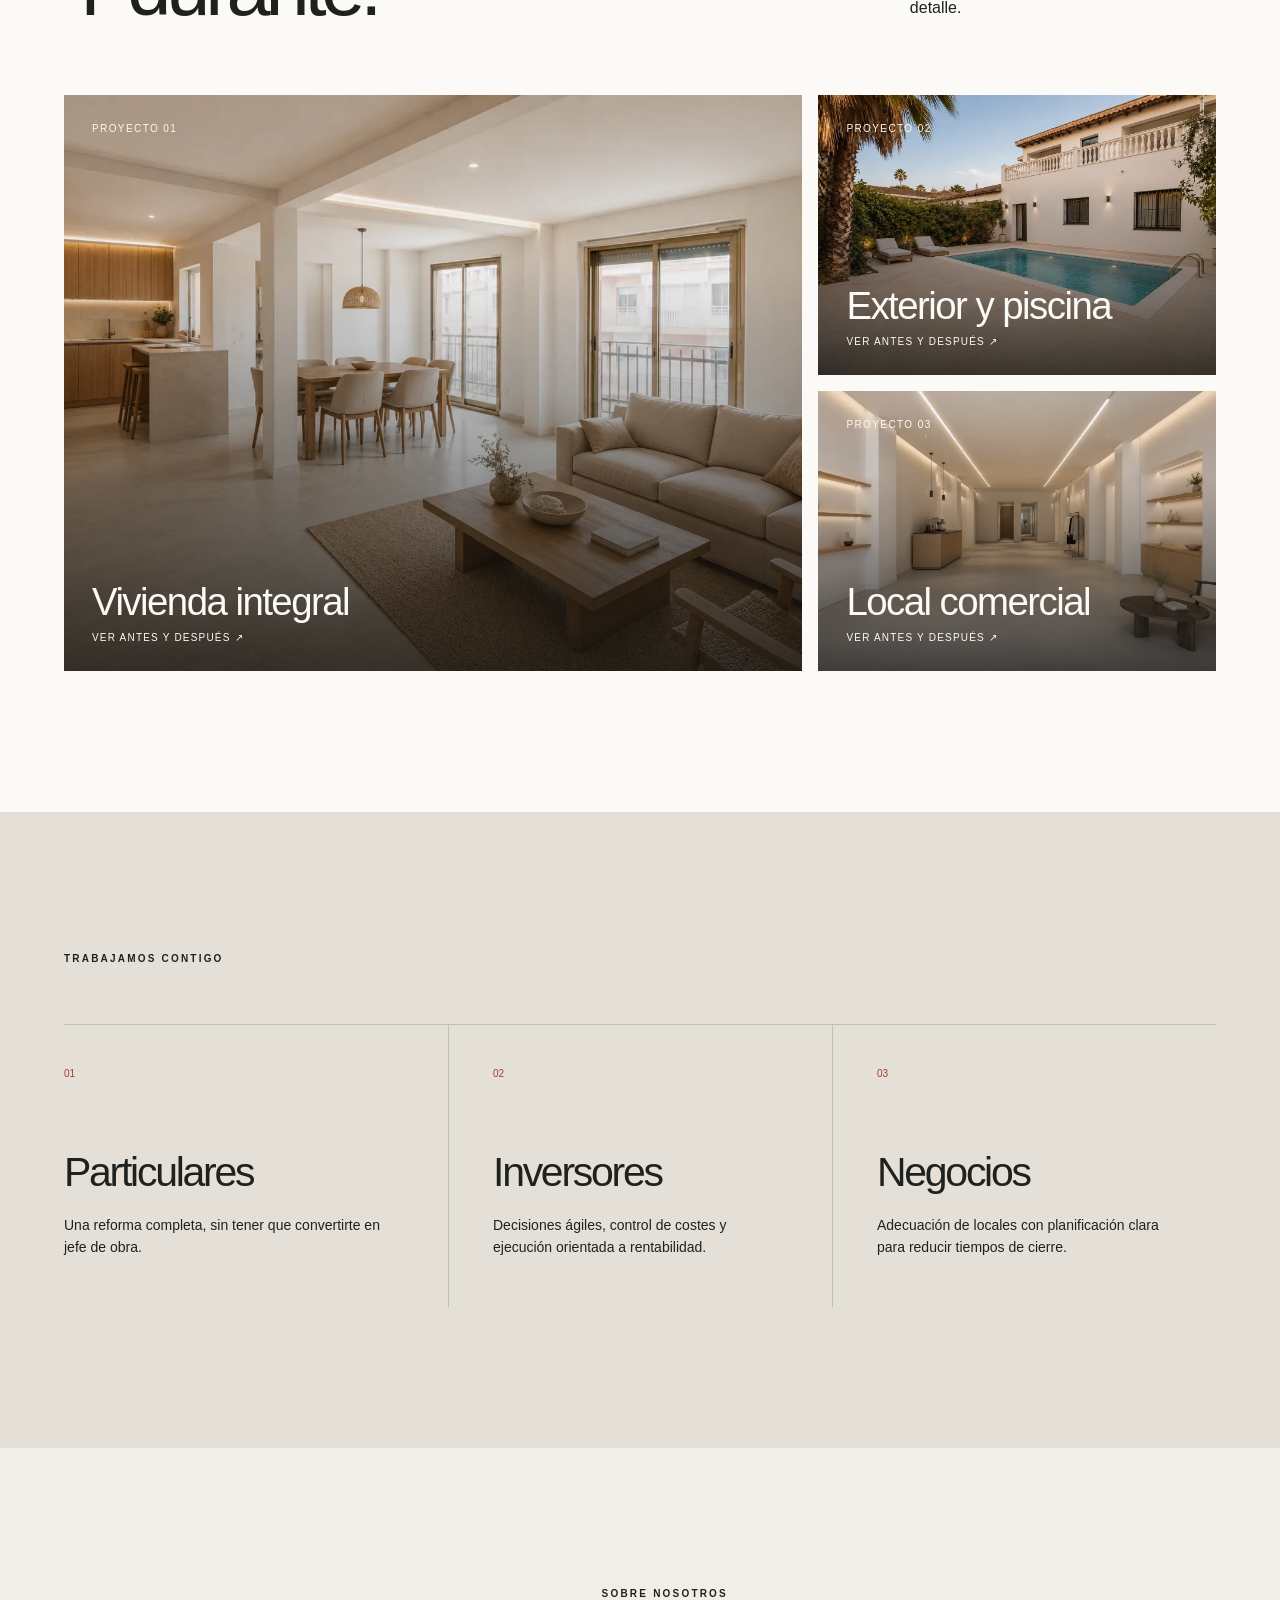
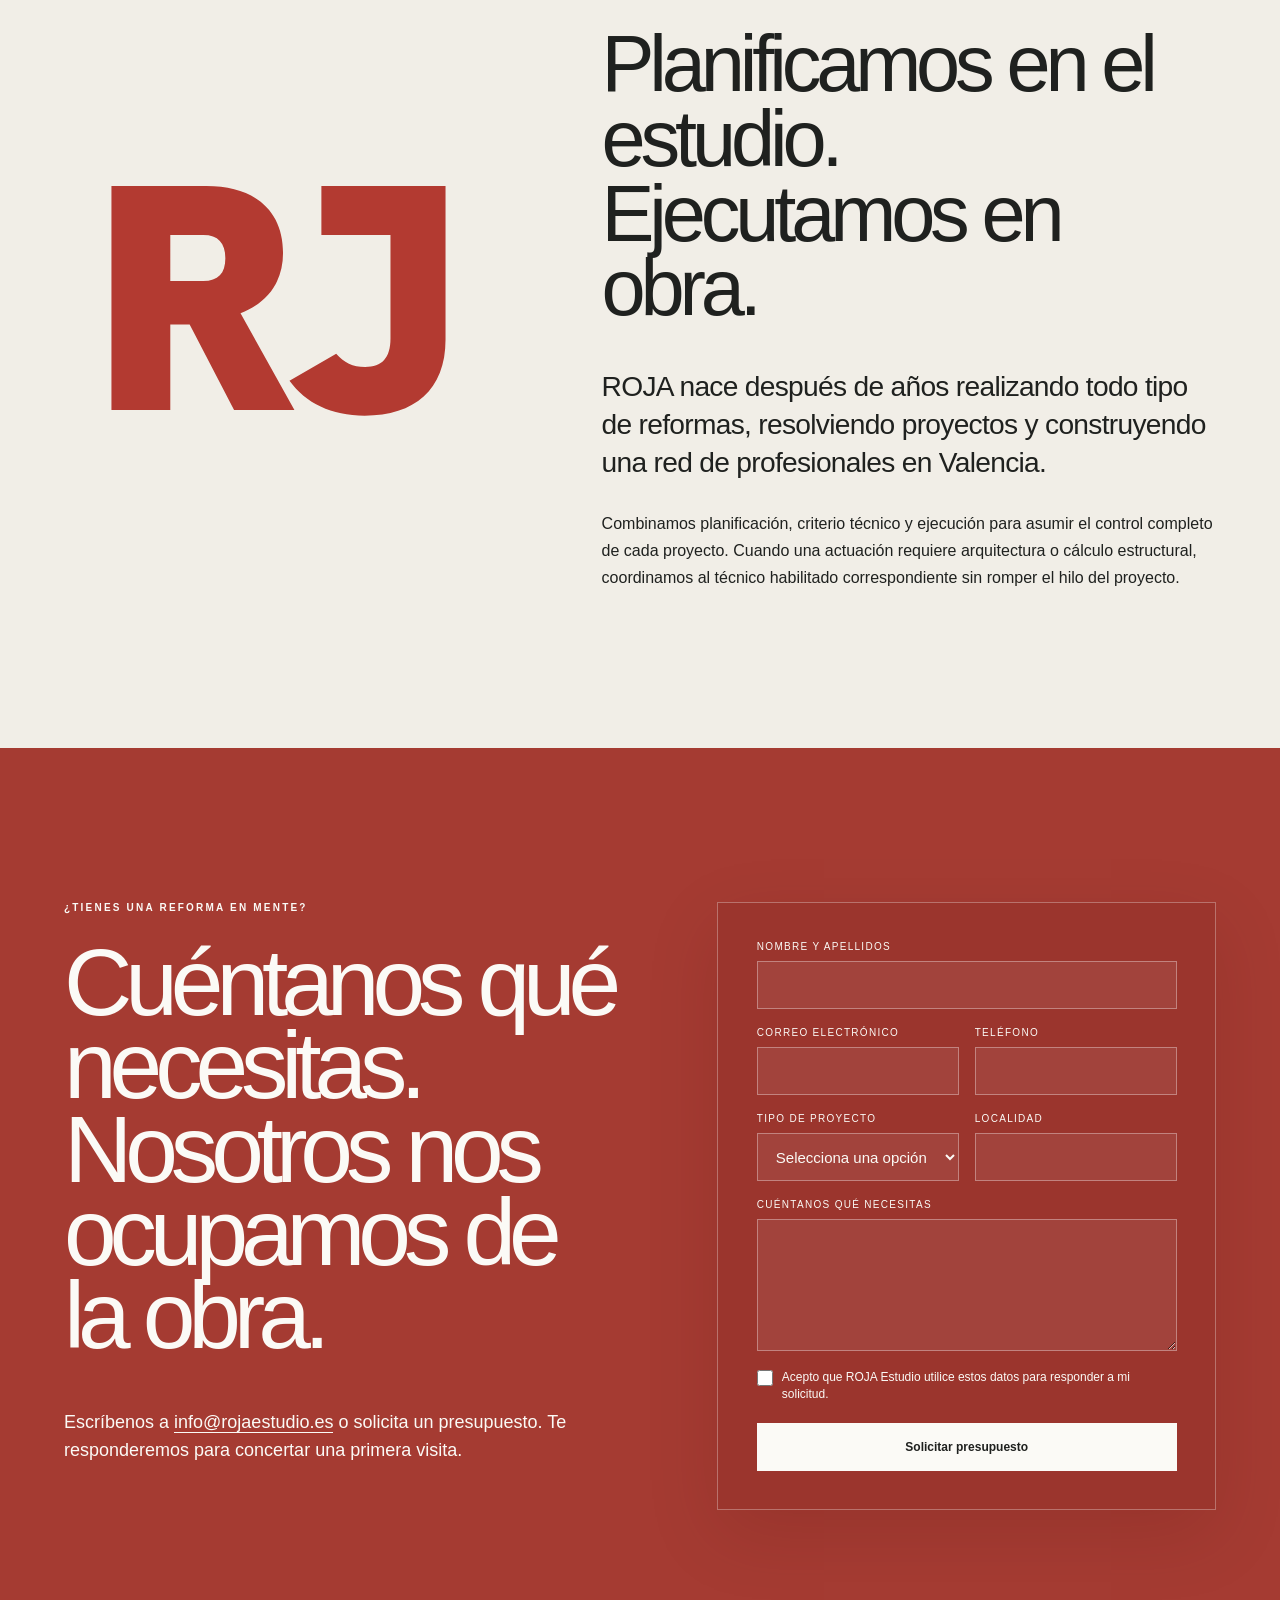
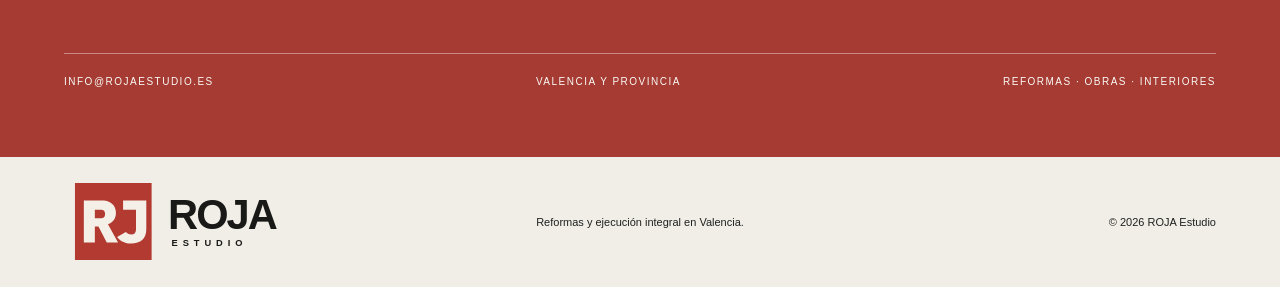
==== commit 570b60f6: "Add files via upload" ====
--- a/index.html
+++ b/index.html
@@ -17,7 +17,7 @@
   <meta property="og:url" content="https://rojaestudio.es/">
   <meta property="og:type" content="website">
   <meta property="og:image" content="https://rojaestudio.es/assets/brand/roja-social-share-rj-separado-1200x630.png">
-  <link rel="stylesheet" href="/styles.css?v=20260818-4">
+  <link rel="stylesheet" href="/styles.css?v=20260818-6">
   <script type="application/ld+json">
   {
     "@context": "https://schema.org",
@@ -38,7 +38,7 @@
 <body>
   <main>
     <header class="site-header">
-      <a class="brand" href="#inicio" aria-label="ROJA Estudio, inicio"><img src="/assets/brand/roja-logo-horizontal-rj-separado-dark.svg" alt="ROJA Estudio"></a>
+      <a class="brand" href="#inicio" aria-label="ROJA Estudio, inicio"><img src="/assets/brand/roja-header-logo-v2.svg?v=2" alt="ROJA Estudio"></a>
       <nav aria-label="Navegación principal"><a href="#servicios">Servicios</a><a href="#proyectos">Proyectos</a><a href="#nosotros">Nosotros</a></nav>
       <a class="header-cta" href="#contacto">Hablemos de tu proyecto</a>
     </header>
@@ -115,7 +115,7 @@
       <div class="contact-meta"><a href="mailto:info@rojaestudio.es">info@rojaestudio.es</a><span>Valencia y provincia</span><span>Reformas · Obras · Interiores</span></div>
     </section>
 
-    <footer><a class="brand footer-brand" href="#inicio"><img src="/assets/brand/roja-logo-horizontal-rj-separado-dark.svg" alt="ROJA Estudio"></a><p>Reformas y ejecución integral en Valencia.</p><p>© 2026 ROJA Estudio</p></footer>
+    <footer><a class="brand footer-brand" href="#inicio"><img src="/assets/brand/roja-header-logo-v2.svg?v=2" alt="ROJA Estudio"></a><p>Reformas y ejecución integral en Valencia.</p><p>© 2026 ROJA Estudio</p></footer>
   </main>
 </body>
 </html>
--- a/styles.css
+++ b/styles.css
@@ -1,9 +1,9 @@
 :root{--red:#a53b32;--ink:#1f211f;--paper:#f1eee7;--paper-2:#e5e0d7;--line:rgba(31,33,31,.18);--white:#fbfaf6}
 *{box-sizing:border-box}html{scroll-behavior:smooth}body{margin:0;overflow-x:hidden;background:var(--paper);color:var(--ink);font-family:Arial,Helvetica,sans-serif;-webkit-font-smoothing:antialiased}img{max-width:100%}a{color:inherit;text-decoration:none}p,h1,h2,h3{margin-top:0}
 
-.site-header{height:96px;padding:0 clamp(24px,5vw,78px);display:grid;grid-template-columns:1fr auto 1fr;align-items:center;border-bottom:1px solid var(--line);position:sticky;top:0;z-index:100;background:rgba(241,238,231,.96);-webkit-backdrop-filter:blur(12px);backdrop-filter:blur(12px)}.brand{display:inline-flex;align-items:center;width:max-content}.brand img{display:block;width:190px;height:auto}.brand span{font-size:25px;font-weight:800;letter-spacing:-.07em}.brand small{font-size:8px;letter-spacing:.3em;font-weight:700}nav{display:flex;gap:34px;font-size:13px}nav a,.header-cta{transition:opacity .2s ease}nav a:hover,.header-cta:hover{opacity:.55}.header-cta{justify-self:end;font-size:12px;font-weight:700;border-bottom:1px solid currentColor;padding-bottom:5px}.hero,.section,.contact{scroll-margin-top:96px}
+.site-header{height:110px;padding:0 clamp(24px,5vw,78px);display:grid;grid-template-columns:1fr auto 1fr;align-items:center;border-bottom:1px solid var(--line);position:sticky;top:0;z-index:100;background:rgba(241,238,231,.96);-webkit-backdrop-filter:blur(12px);backdrop-filter:blur(12px)}.brand{display:inline-flex;align-items:center;width:max-content}.brand img{display:block;width:230px;height:auto}.brand span{font-size:25px;font-weight:800;letter-spacing:-.07em}.brand small{font-size:8px;letter-spacing:.3em;font-weight:700}nav{display:flex;gap:34px;font-size:13px}nav a,.header-cta{transition:opacity .2s ease}nav a:hover,.header-cta:hover{opacity:.55}.header-cta{justify-self:end;font-size:12px;font-weight:700;border-bottom:1px solid currentColor;padding-bottom:5px}.hero,.section,.contact{scroll-margin-top:110px}
 
-.hero{min-height:calc(100vh - 96px);display:grid;grid-template-columns:54% 46%}.hero-copy{padding:clamp(70px,9vw,140px) clamp(24px,6vw,100px) 70px clamp(24px,5vw,78px);display:flex;flex-direction:column;justify-content:center}.eyebrow{font-size:10px;text-transform:uppercase;letter-spacing:.22em;font-weight:700;margin-bottom:28px}.hero h1{font-size:clamp(66px,7.8vw,130px);line-height:.88;letter-spacing:-.065em;font-weight:500;margin-bottom:46px}.hero-intro{font-size:clamp(18px,1.6vw,25px);line-height:1.5;max-width:610px;margin-bottom:44px}.hero-actions{display:flex;align-items:center;gap:32px}.button{display:inline-flex;padding:17px 23px;font-size:12px;font-weight:700;transition:transform .2s ease}.button:hover{transform:translateY(-2px)}.button-dark{background:var(--ink);color:var(--white)}.text-link{font-size:12px;font-weight:700;display:inline-flex;align-items:center;border-bottom:1px solid currentColor;padding-bottom:4px}
+.hero{min-height:calc(100vh - 104px);display:grid;grid-template-columns:54% 46%}.hero-copy{padding:clamp(70px,9vw,140px) clamp(24px,6vw,100px) 70px clamp(24px,5vw,78px);display:flex;flex-direction:column;justify-content:center}.eyebrow{font-size:10px;text-transform:uppercase;letter-spacing:.22em;font-weight:700;margin-bottom:28px}.hero h1{font-size:clamp(66px,7.8vw,130px);line-height:.88;letter-spacing:-.065em;font-weight:500;margin-bottom:46px}.hero-intro{font-size:clamp(18px,1.6vw,25px);line-height:1.5;max-width:610px;margin-bottom:44px}.hero-actions{display:flex;align-items:center;gap:32px}.button{display:inline-flex;padding:17px 23px;font-size:12px;font-weight:700;transition:transform .2s ease}.button:hover{transform:translateY(-2px)}.button-dark{background:var(--ink);color:var(--white)}.text-link{font-size:12px;font-weight:700;display:inline-flex;align-items:center;border-bottom:1px solid currentColor;padding-bottom:4px}
 
 .hero-visual{position:relative;overflow:hidden;background:#d8d3c9;min-height:620px}.plan-grid{position:absolute;inset:0;opacity:.32;background-image:linear-gradient(var(--line) 1px,transparent 1px),linear-gradient(90deg,var(--line) 1px,transparent 1px);background-size:54px 54px}.red-volume{position:absolute;width:58%;height:57%;right:0;top:13%;background:var(--red);display:grid;place-items:center;box-shadow:-24px 28px 0 rgba(31,33,31,.12)}.hero-monogram{width:86%;height:86%;object-fit:contain;display:block}.material-card{position:absolute;width:36%;aspect-ratio:1;padding:24px;display:flex;flex-direction:column;justify-content:space-between}.material-card span{font-size:11px;font-weight:700}.material-card small{font-size:9px;text-transform:uppercase;letter-spacing:.2em}.material-stone{left:7%;bottom:8%;background:repeating-linear-gradient(135deg,#cbc4b7 0 2px,#d8d1c5 2px 8px)}.material-line{right:5%;bottom:-6%;background:var(--ink);color:var(--white)}.visual-note{position:absolute;top:9%;left:7%;font-size:11px;text-transform:uppercase;letter-spacing:.15em;line-height:1.6}
 
@@ -29,5 +29,5 @@
 footer{min-height:130px;padding:0 clamp(24px,5vw,78px);display:grid;grid-template-columns:1fr auto 1fr;align-items:center;font-size:11px}.footer-brand{justify-self:start}footer p{margin:0}footer p:last-child{justify-self:end}
 
 @media(max-width:980px){.site-header{grid-template-columns:1fr auto}nav{display:none}.hero{grid-template-columns:1fr}.hero-copy{min-height:720px}.hero-visual{min-height:680px}.promise{grid-template-columns:repeat(2,1fr);padding-top:24px;padding-bottom:24px;gap:22px}.section-heading{grid-template-columns:1fr}.services-title .eyebrow{margin-bottom:28px}.service-grid{grid-template-columns:repeat(2,1fr)}.process,.about,.contact,.case-hero{grid-template-columns:1fr}.about-mark{width:230px}.projects-heading{grid-template-columns:1fr}.comparison-grid{grid-template-columns:1fr}}
-@media(max-width:640px){.site-header{height:76px;padding:0 20px}.brand img{width:132px}.header-cta{font-size:10px;max-width:118px;text-align:right;line-height:1.25}.project-header{grid-template-columns:1fr auto}.project-header>.eyebrow{display:none}.project-nav-back{font-size:10px;white-space:nowrap}.hero,.section,.contact{scroll-margin-top:76px}.hero{min-height:auto}.hero-copy{min-height:610px;padding:68px 22px 56px}.hero h1{font-size:clamp(54px,16.8vw,70px);line-height:.91;letter-spacing:-.055em;margin-bottom:34px}.hero-intro{font-size:18px}.hero-actions{align-items:flex-start;flex-direction:column;gap:24px}.hero-visual{min-height:520px}.red-volume{width:64%;height:54%}.material-card{width:43%;padding:19px}.visual-note{font-size:9px}.promise{grid-template-columns:1fr}.section{padding:88px 22px}.section-heading{margin-bottom:50px;gap:28px}.section h2,.services-title h2{font-size:clamp(44px,14vw,54px);line-height:.98;letter-spacing:-.055em}.services-title h2 span{display:inline}.services-title h2 span+span:before{content:" ";}.service-grid{grid-template-columns:1fr}.service-card{min-height:260px}.process{gap:56px}.process-list article{grid-template-columns:36px minmax(0,1fr);gap:14px}.process-list p{grid-column:2}.project-grid{grid-template-columns:1fr;grid-template-rows:390px 250px 250px}.project-large{grid-row:auto}.project-photo{padding:22px}.project-photo span{left:22px;top:22px}.audience-list{grid-template-columns:1fr}.audience-list article+article{border-left:0;padding-left:0}.audience-list h3{margin-top:48px}.about-mark{width:180px}.about-copy h2{font-size:clamp(42px,13vw,52px);line-height:1}.about-copy .about-lead{font-size:22px!important}.contact{padding:88px 22px 48px;gap:58px}.contact h2{font-size:clamp(47px,14vw,58px);line-height:.94;letter-spacing:-.06em}.contact-intro>p:not(.eyebrow){font-size:17px}.contact-intro a,.contact-meta a{overflow-wrap:anywhere}.budget-form{padding:22px 18px}.form-row{grid-template-columns:1fr}.contact-meta{flex-direction:column;gap:12px}.case-hero{padding:76px 22px 54px}.case-hero h1{font-size:clamp(52px,16vw,64px);line-height:.9}.comparison{padding:40px 22px 88px}.case-meta{flex-direction:column;gap:8px}.case-cta{align-items:flex-start;flex-direction:column;padding:68px 22px}footer{grid-template-columns:1fr;gap:18px;padding:35px 22px}footer p:last-child{justify-self:start}}
+@media(max-width:640px){.site-header{height:88px;padding:0 14px}.brand img{width:158px}.header-cta{font-size:10px;max-width:112px;text-align:right;line-height:1.25}.project-header{grid-template-columns:1fr auto}.project-header>.eyebrow{display:none}.project-nav-back{font-size:10px;white-space:nowrap}.hero,.section,.contact{scroll-margin-top:88px}.hero{min-height:auto}.hero-copy{min-height:610px;padding:68px 22px 56px}.hero h1{font-size:clamp(54px,16.8vw,70px);line-height:.91;letter-spacing:-.055em;margin-bottom:34px}.hero-intro{font-size:18px}.hero-actions{align-items:flex-start;flex-direction:column;gap:24px}.hero-visual{min-height:520px}.red-volume{width:64%;height:54%}.material-card{width:43%;padding:19px}.visual-note{font-size:9px}.promise{grid-template-columns:1fr}.section{padding:88px 22px}.section-heading{margin-bottom:50px;gap:28px}.section h2,.services-title h2{font-size:clamp(44px,14vw,54px);line-height:.98;letter-spacing:-.055em}.services-title h2 span{display:inline}.services-title h2 span+span:before{content:" ";}.service-grid{grid-template-columns:1fr}.service-card{min-height:260px}.process{gap:56px}.process-list article{grid-template-columns:36px minmax(0,1fr);gap:14px}.process-list p{grid-column:2}.project-grid{grid-template-columns:1fr;grid-template-rows:390px 250px 250px}.project-large{grid-row:auto}.project-photo{padding:22px}.project-photo span{left:22px;top:22px}.audience-list{grid-template-columns:1fr}.audience-list article+article{border-left:0;padding-left:0}.audience-list h3{margin-top:48px}.about-mark{width:180px}.about-copy h2{font-size:clamp(42px,13vw,52px);line-height:1}.about-copy .about-lead{font-size:22px!important}.contact{padding:88px 22px 48px;gap:58px}.contact h2{font-size:clamp(47px,14vw,58px);line-height:.94;letter-spacing:-.06em}.contact-intro>p:not(.eyebrow){font-size:17px}.contact-intro a,.contact-meta a{overflow-wrap:anywhere}.budget-form{padding:22px 18px}.form-row{grid-template-columns:1fr}.contact-meta{flex-direction:column;gap:12px}.case-hero{padding:76px 22px 54px}.case-hero h1{font-size:clamp(52px,16vw,64px);line-height:.9}.comparison{padding:40px 22px 88px}.case-meta{flex-direction:column;gap:8px}.case-cta{align-items:flex-start;flex-direction:column;padding:68px 22px}footer{grid-template-columns:1fr;gap:18px;padding:35px 22px}footer p:last-child{justify-self:start}}
 @media(prefers-reduced-motion:reduce){html{scroll-behavior:auto}*,*:before,*:after{transition:none!important}}
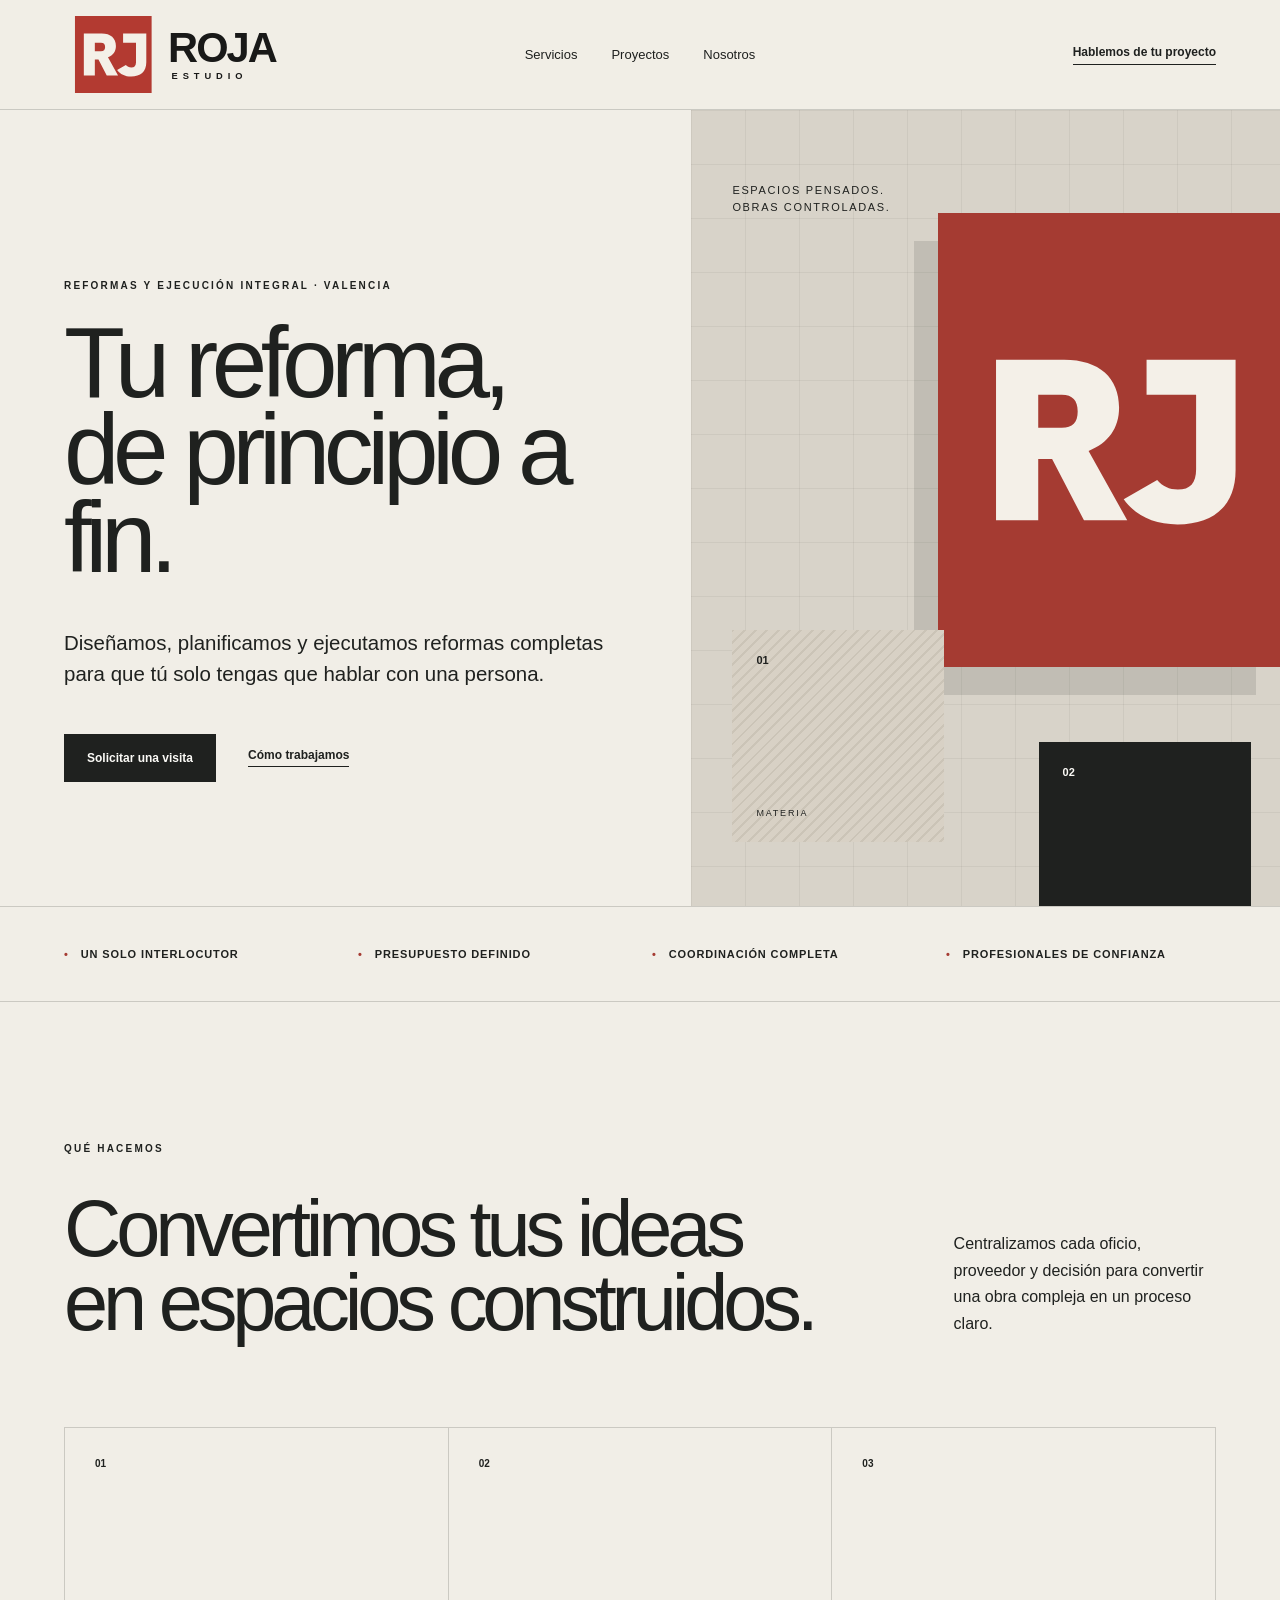
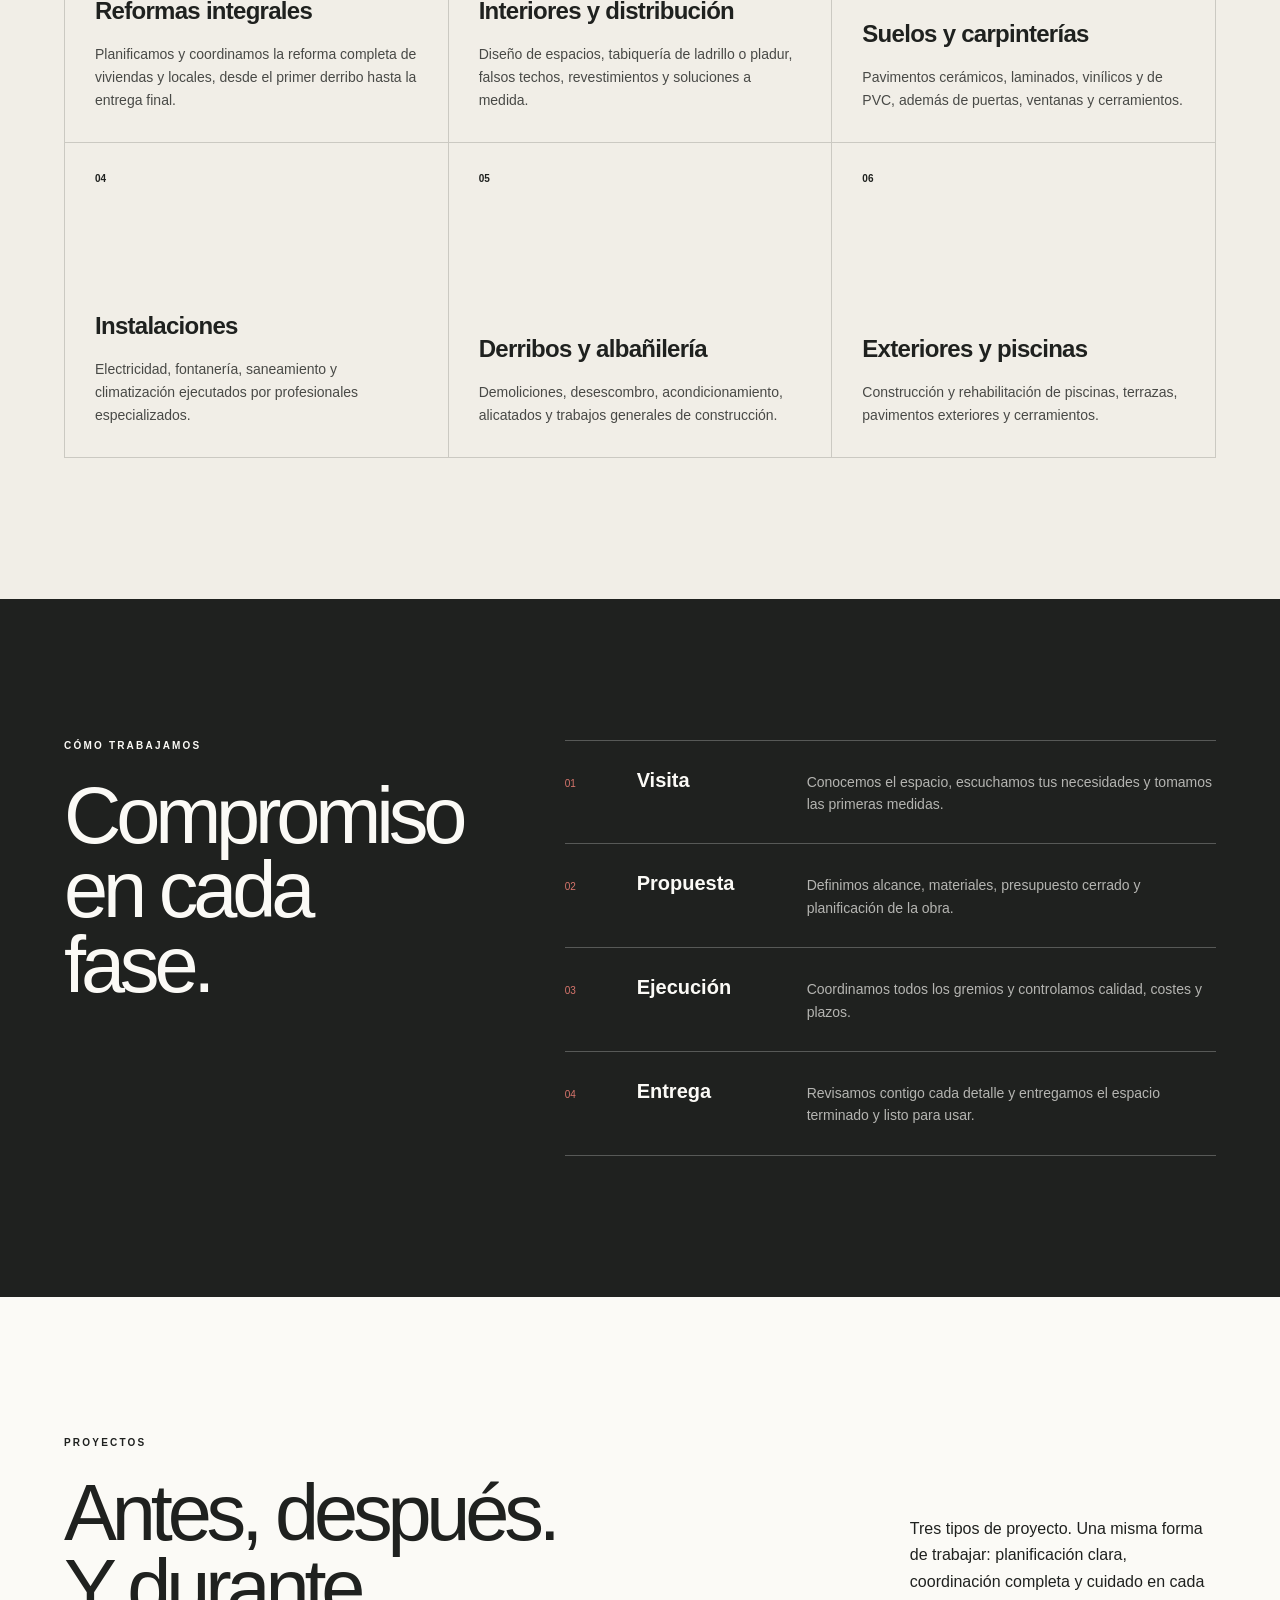
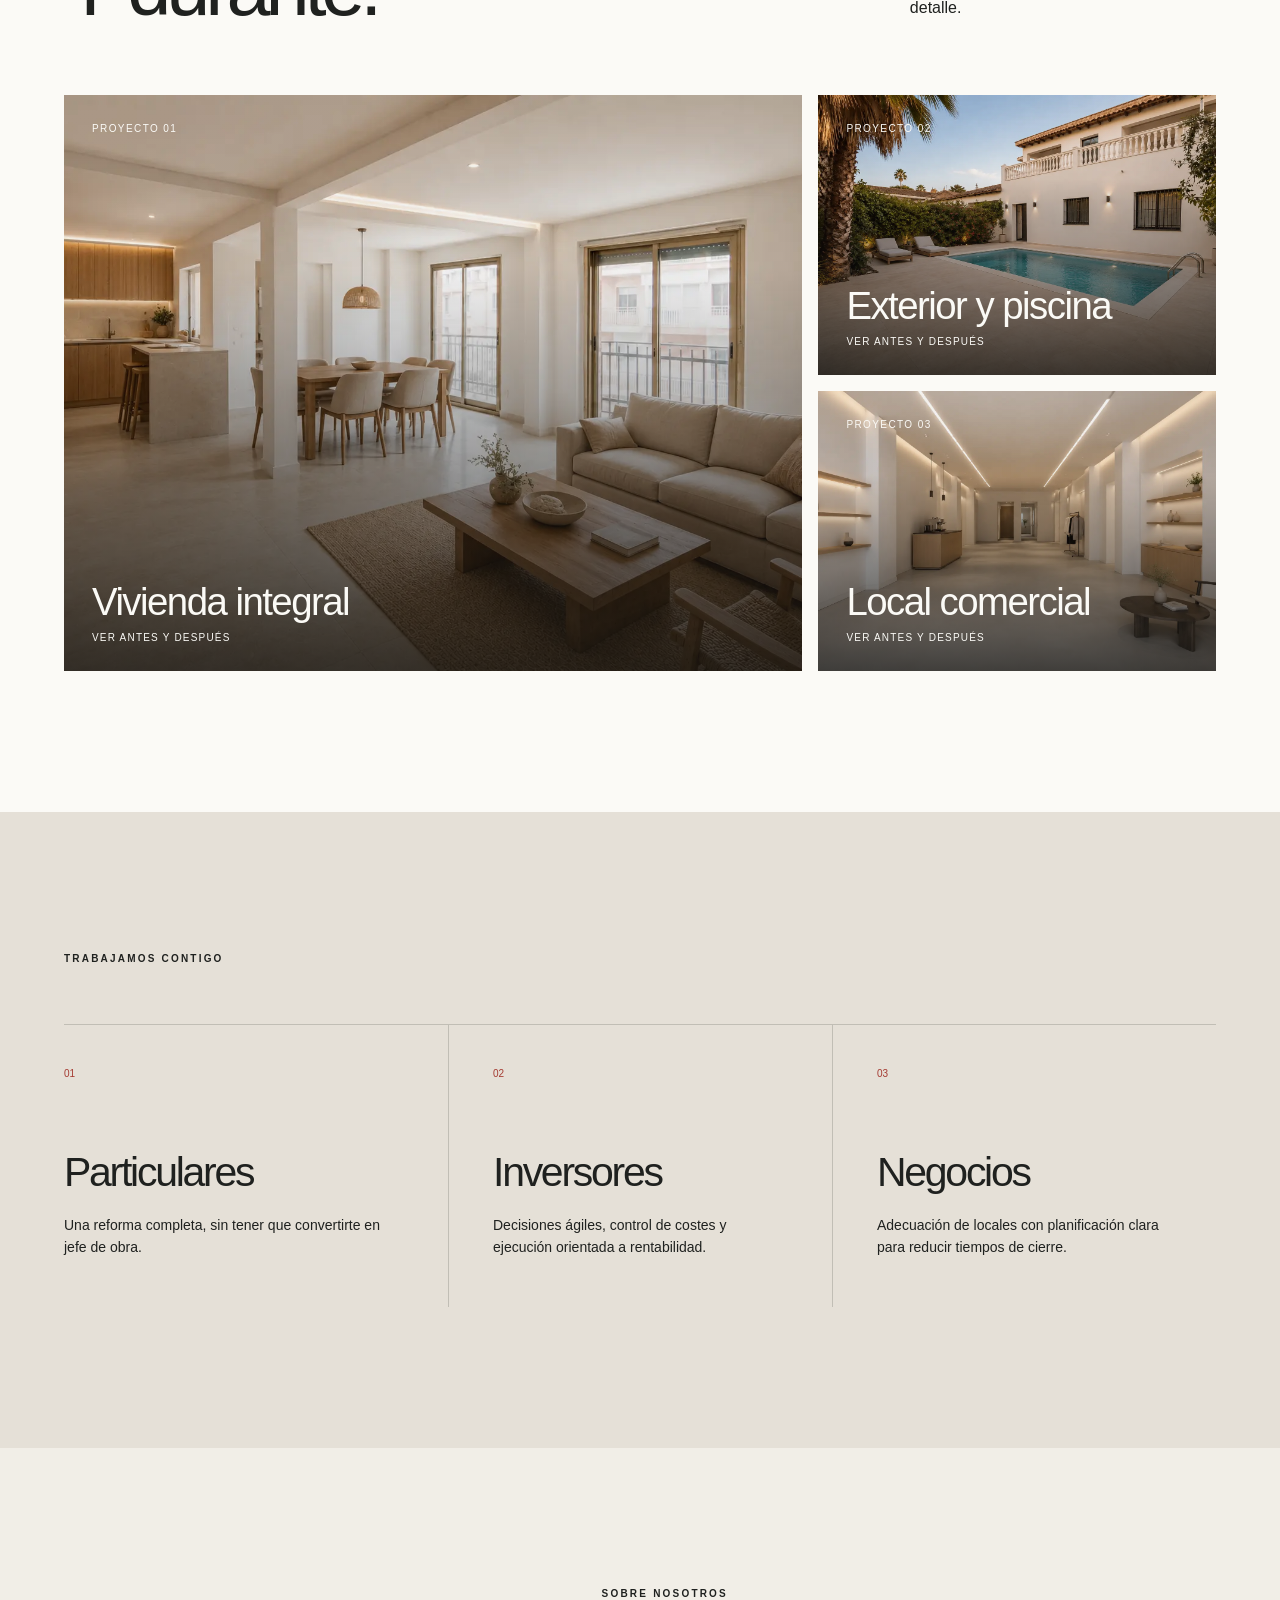
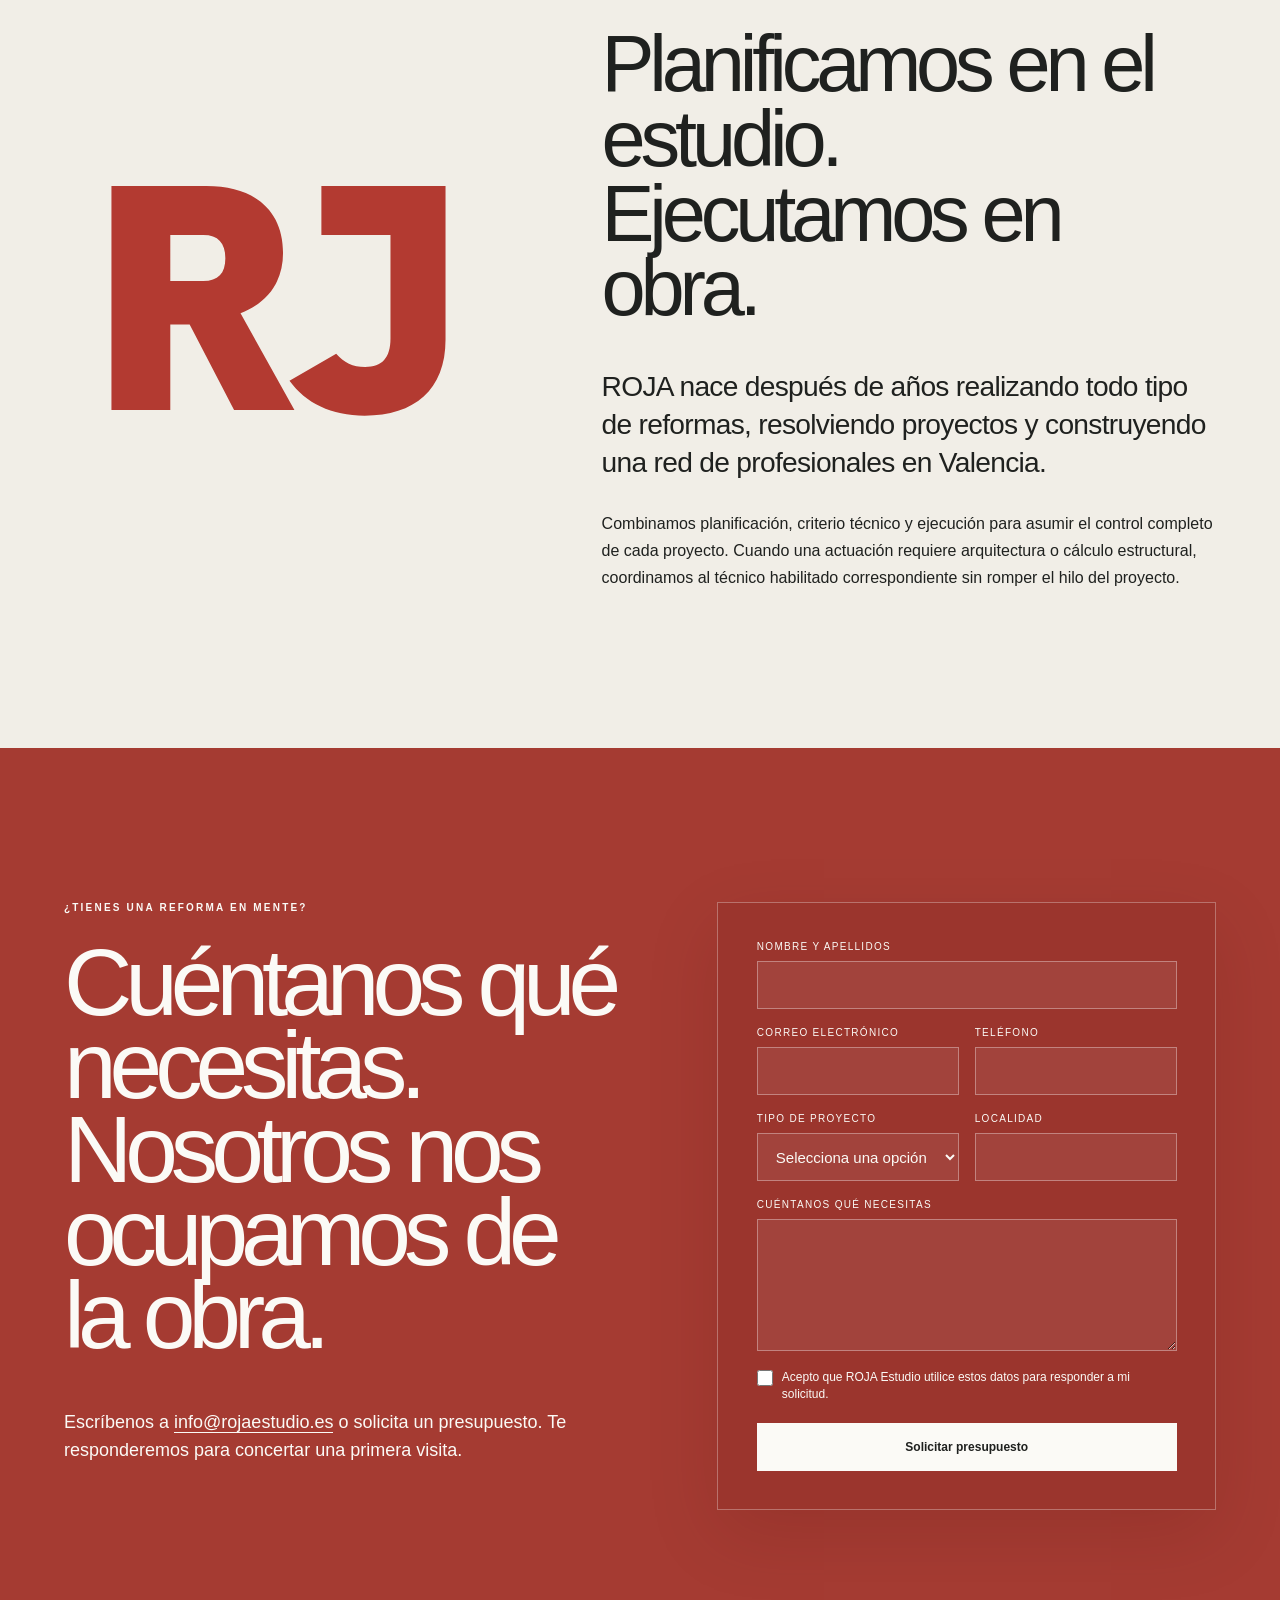
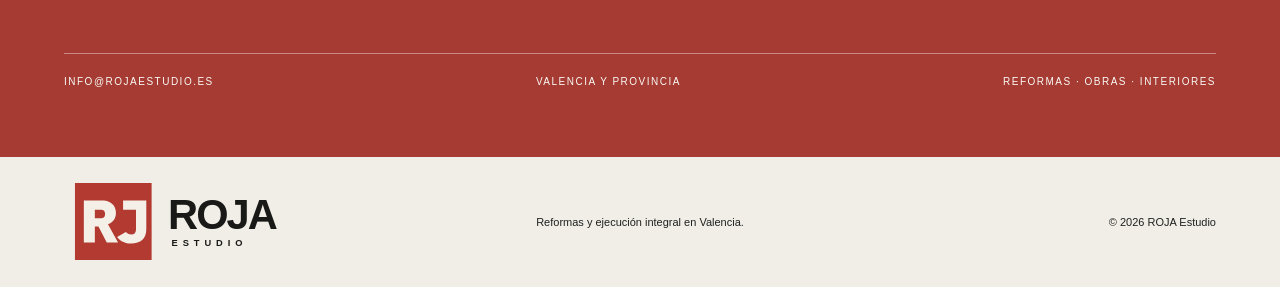
==== commit 64d26fde: "Remove emoji-style arrows from project cards" ====
--- a/index.html
+++ b/index.html
@@ -84,9 +84,9 @@
     <section class="section projects" id="proyectos">
       <div class="projects-heading"><div><p class="eyebrow">Proyectos</p><h2>Antes, después.<br>Y durante.</h2></div><p>Tres tipos de proyecto. Una misma forma de trabajar: planificación clara, coordinación completa y cuidado en cada detalle.</p></div>
       <div class="project-grid">
-        <a class="project project-large" href="proyectos/vivienda-integral/"><div class="project-photo"><img src="images/vivienda-despues.webp" alt="Vivienda reformada"><span>Proyecto 01</span><strong>Vivienda integral</strong><small>Ver antes y después ↗</small></div></a>
-        <a class="project" href="proyectos/exterior-piscina/"><div class="project-photo"><img src="images/piscina-despues.webp" alt="Exterior y piscina reformados"><span>Proyecto 02</span><strong>Exterior y piscina</strong><small>Ver antes y después ↗</small></div></a>
-        <a class="project" href="proyectos/local-comercial/"><div class="project-photo"><img src="images/local-despues.webp" alt="Local comercial reformado"><span>Proyecto 03</span><strong>Local comercial</strong><small>Ver antes y después ↗</small></div></a>
+        <a class="project project-large" href="proyectos/vivienda-integral/"><div class="project-photo"><img src="images/vivienda-despues.webp" alt="Vivienda reformada"><span>Proyecto 01</span><strong>Vivienda integral</strong><small>Ver antes y después</small></div></a>
+        <a class="project" href="proyectos/exterior-piscina/"><div class="project-photo"><img src="images/piscina-despues.webp" alt="Exterior y piscina reformados"><span>Proyecto 02</span><strong>Exterior y piscina</strong><small>Ver antes y después</small></div></a>
+        <a class="project" href="proyectos/local-comercial/"><div class="project-photo"><img src="images/local-despues.webp" alt="Local comercial reformado"><span>Proyecto 03</span><strong>Local comercial</strong><small>Ver antes y después</small></div></a>
       </div>
     </section>
 
